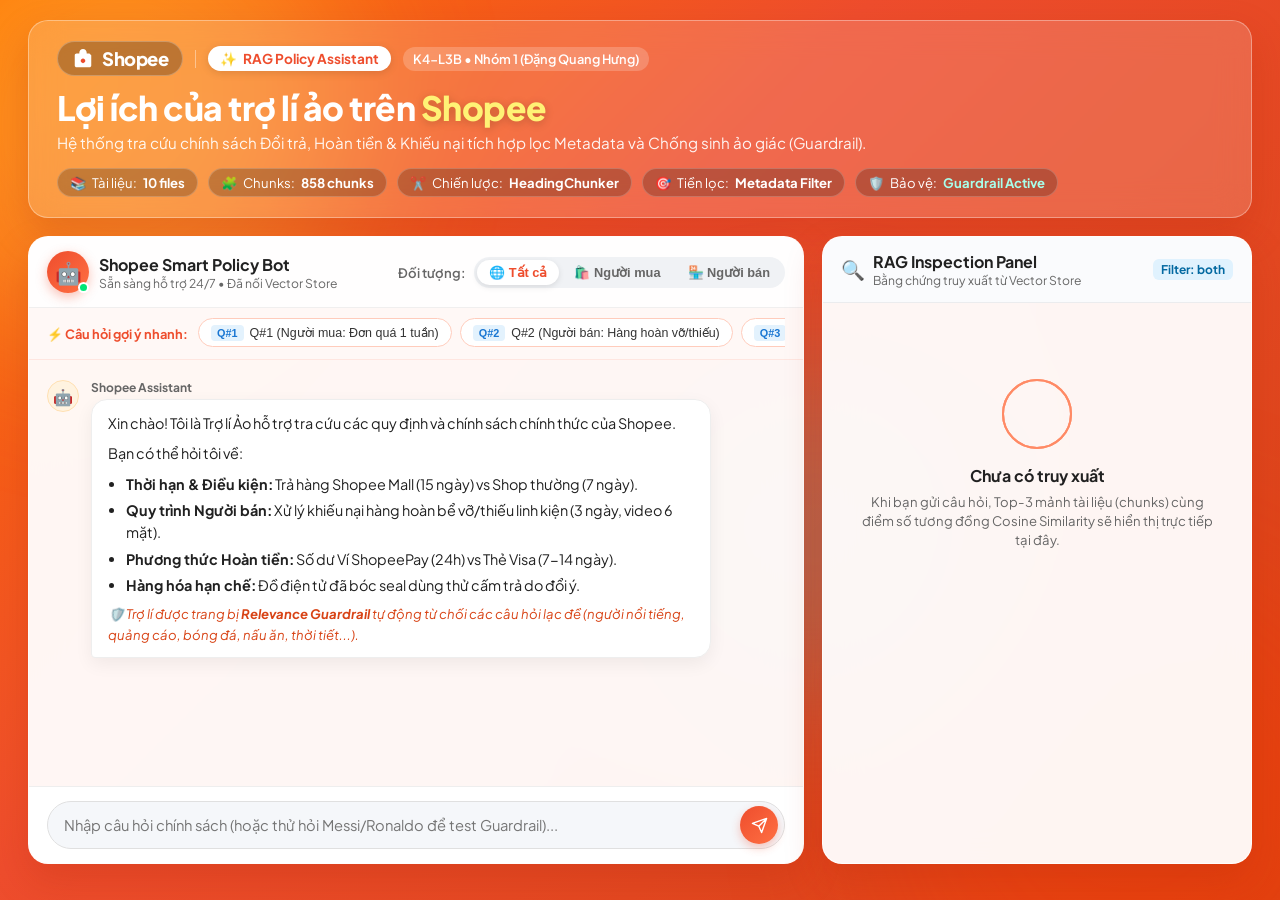
==== demo.html @ 36b607a5 "complate lab 7" ====
<!DOCTYPE html>
<html lang="vi">
<head>
  <meta charset="UTF-8" />
  <meta name="viewport" content="width=device-width, initial-scale=1.0" />
  <title>Shopee Policy AI Assistant — Trợ Lí Ảo Thông Minh</title>
  <link rel="preconnect" href="https://fonts.googleapis.com">
  <link rel="preconnect" href="https://fonts.gstatic.com" crossorigin>
  <link href="https://fonts.googleapis.com/css2?family=Plus+Jakarta+Sans:wght@400;500;600;700;800&display=swap" rel="stylesheet">
  <style>
    :root {
      --primary-shopee: #EE4D2D;
      --primary-hover: #D73211;
      --accent-coral: #FF5722;
      --accent-gold: #FFB300;
      --accent-blue: #0288D1;
      --accent-green: #2E7D32;
      --text-dark: #212121;
      --text-muted: #666666;
      --text-light: #FFFFFF;
      --border-light: rgba(255, 255, 255, 0.35);
      --glass-bg: rgba(255, 255, 255, 0.95);
      --glass-header: rgba(255, 255, 255, 0.90);
      --radius-lg: 20px;
      --radius-md: 12px;
      --radius-sm: 8px;
      --shadow-float: 0 16px 36px rgba(180, 40, 10, 0.25);
      --shadow-subtle: 0 6px 18px rgba(0, 0, 0, 0.06);
    }

    * { box-sizing: border-box; margin: 0; padding: 0; }

    body {
      font-family: 'Plus Jakarta Sans', -apple-system, BlinkMacSystemFont, sans-serif;
      color: var(--text-dark);
      background: linear-gradient(135deg, #FF6F00 0%, #EE4D2D 40%, #D84315 100%);
      min-height: 100vh;
      overflow-x: hidden;
      position: relative;
    }

    /* Ambient glowing spheres */
    .app-background {
      position: fixed;
      inset: 0;
      overflow: hidden;
      pointer-events: none;
      z-index: 0;
    }

    .glow-orb {
      position: absolute;
      border-radius: 50%;
      filter: blur(80px);
      opacity: 0.35;
      animation: floatOrb 12s ease-in-out infinite alternate;
    }

    .orb-1 { width: 450px; height: 450px; background: #FFD54F; top: -100px; left: -100px; }
    .orb-2 { width: 500px; height: 500px; background: #FF3D00; bottom: -150px; right: -100px; animation-delay: -4s; }
    .orb-3 { width: 350px; height: 350px; background: #00E5FF; top: 40%; left: 50%; opacity: 0.2; animation-delay: -7s; }

    @keyframes floatOrb {
      0% { transform: translate(0, 0) scale(1); }
      100% { transform: translate(40px, 30px) scale(1.08); }
    }

    .app-container {
      position: relative;
      z-index: 1;
      max-width: 1440px;
      margin: 0 auto;
      padding: 20px 28px 36px;
      min-height: 100vh;
      display: flex;
      flex-direction: column;
      gap: 18px;
    }

    /* Header */
    .app-header {
      background: rgba(255, 255, 255, 0.16);
      backdrop-filter: blur(16px);
      -webkit-backdrop-filter: blur(16px);
      border: 1px solid var(--border-light);
      border-radius: var(--radius-lg);
      padding: 20px 28px;
      color: var(--text-light);
      box-shadow: var(--shadow-float);
    }

    .brand-row {
      display: flex;
      align-items: center;
      gap: 12px;
      margin-bottom: 10px;
      flex-wrap: wrap;
    }

    .shopee-badge {
      display: flex;
      align-items: center;
      gap: 8px;
      background: rgba(0, 0, 0, 0.25);
      padding: 5px 14px;
      border-radius: 999px;
      border: 1px solid rgba(255, 255, 255, 0.25);
    }

    .shopee-bag-icon { width: 22px; height: 22px; }
    .brand-text { font-weight: 800; font-size: 1.15rem; letter-spacing: -0.5px; }

    .header-divider { width: 1px; height: 18px; background: rgba(255, 255, 255, 0.4); }

    .ai-chip {
      display: flex;
      align-items: center;
      gap: 6px;
      background: #FFFFFF;
      color: var(--primary-shopee);
      font-weight: 700;
      font-size: 0.85rem;
      padding: 4px 12px;
      border-radius: 999px;
      box-shadow: 0 2px 8px rgba(0, 0, 0, 0.12);
    }

    .cohort-tag {
      font-size: 0.8rem;
      background: rgba(255, 255, 255, 0.2);
      padding: 4px 10px;
      border-radius: 999px;
      font-weight: 600;
    }

    .main-heading {
      font-size: 2.1rem;
      font-weight: 800;
      letter-spacing: -0.5px;
      margin-bottom: 4px;
    }

    .highlight-shopee { color: #FFF275; text-shadow: 0 2px 10px rgba(0, 0, 0, 0.2); }

    .sub-heading {
      font-size: 0.95rem;
      opacity: 0.92;
      max-width: 840px;
      line-height: 1.45;
      margin-bottom: 14px;
    }

    /* Stats Bar */
    .stats-bar {
      display: flex;
      gap: 10px;
      flex-wrap: wrap;
    }

    .stat-pill {
      display: flex;
      align-items: center;
      gap: 6px;
      background: rgba(0, 0, 0, 0.22);
      border: 1px solid rgba(255, 255, 255, 0.2);
      padding: 5px 12px;
      border-radius: 999px;
      font-size: 0.82rem;
    }

    .stat-value { color: #FFFFFF; font-weight: 700; }
    .highlight-green { color: #A7FFEB; }

    /* Workspace */
    .workspace-grid {
      display: grid;
      grid-template-columns: 1fr 430px;
      gap: 18px;
      flex: 1;
    }

    @media (max-width: 1080px) {
      .workspace-grid { grid-template-columns: 1fr; }
    }

    .glass-panel {
      background: var(--glass-bg);
      backdrop-filter: blur(20px);
      -webkit-backdrop-filter: blur(20px);
      border-radius: var(--radius-lg);
      border: 1px solid rgba(255, 255, 255, 0.8);
      box-shadow: var(--shadow-float);
      display: flex;
      flex-direction: column;
      overflow: hidden;
    }

    .panel-header {
      padding: 14px 18px;
      background: var(--glass-header);
      border-bottom: 1px solid rgba(0, 0, 0, 0.06);
      display: flex;
      justify-content: space-between;
      align-items: center;
      gap: 12px;
      flex-wrap: wrap;
    }

    .bot-profile { display: flex; align-items: center; gap: 10px; }
    .bot-avatar-wrap { position: relative; }

    .bot-avatar {
      width: 42px;
      height: 42px;
      border-radius: 50%;
      background: linear-gradient(135deg, #EE4D2D, #FF7043);
      display: flex;
      align-items: center;
      justify-content: center;
      font-size: 1.35rem;
      color: white;
      box-shadow: 0 4px 12px rgba(238, 77, 45, 0.35);
    }

    .online-dot {
      position: absolute;
      bottom: 0;
      right: 0;
      width: 11px;
      height: 11px;
      background: #00E676;
      border: 2px solid white;
      border-radius: 50%;
    }

    .panel-title { font-size: 1rem; font-weight: 700; color: var(--text-dark); }
    .bot-status { font-size: 0.76rem; color: var(--text-muted); }

    .audience-control { display: flex; align-items: center; gap: 8px; }
    .control-label { font-size: 0.82rem; font-weight: 600; color: var(--text-muted); }

    .pill-group {
      display: flex;
      background: #F0F2F5;
      padding: 3px;
      border-radius: 999px;
      gap: 3px;
    }

    .pill-btn {
      border: none;
      background: transparent;
      padding: 5px 12px;
      border-radius: 999px;
      font-size: 0.8rem;
      font-weight: 600;
      color: var(--text-muted);
      cursor: pointer;
      transition: all 0.2s ease;
    }

    .pill-btn:hover { color: var(--text-dark); }

    .pill-btn.active {
      background: #FFFFFF;
      color: var(--primary-shopee);
      box-shadow: 0 2px 6px rgba(0, 0, 0, 0.1);
    }

    /* Quick query presets */
    .quick-presets {
      padding: 10px 18px;
      background: #FFF8F6;
      border-bottom: 1px solid #FFE6E0;
      display: flex;
      align-items: center;
      gap: 10px;
      overflow: hidden;
    }

    .quick-label {
      font-size: 0.8rem;
      font-weight: 700;
      color: var(--primary-shopee);
      white-space: nowrap;
    }

    .chips-scroll {
      display: flex;
      gap: 8px;
      overflow-x: auto;
      padding-bottom: 2px;
      scrollbar-width: thin;
    }

    .chips-scroll::-webkit-scrollbar { height: 4px; }
    .chips-scroll::-webkit-scrollbar-thumb { background: #FFCCBC; border-radius: 4px; }

    .query-chip {
      background: #FFFFFF;
      border: 1px solid #FFCCBC;
      color: #333333;
      padding: 5px 12px;
      border-radius: 999px;
      font-size: 0.78rem;
      font-weight: 500;
      white-space: nowrap;
      cursor: pointer;
      transition: all 0.2s ease;
      display: flex;
      align-items: center;
      gap: 6px;
    }

    .query-chip:hover {
      background: #FFF0EB;
      border-color: var(--primary-shopee);
      color: var(--primary-shopee);
      transform: translateY(-1px);
    }

    .chip-tag-bench {
      background: #E3F2FD;
      color: #1976D2;
      font-size: 0.68rem;
      padding: 2px 6px;
      border-radius: 4px;
      font-weight: 700;
    }

    .chip-tag-irr {
      background: #FFEBEE;
      color: #D32F2F;
      font-size: 0.68rem;
      padding: 2px 6px;
      border-radius: 4px;
      font-weight: 700;
    }

    /* Chat Messages */
    .chat-messages {
      flex: 1;
      padding: 20px 18px;
      overflow-y: auto;
      display: flex;
      flex-direction: column;
      gap: 16px;
      min-height: 420px;
      max-height: 520px;
    }

    .message-bubble {
      display: flex;
      gap: 12px;
      max-width: 90%;
      animation: fadeIn 0.3s ease;
    }

    @keyframes fadeIn {
      from { opacity: 0; transform: translateY(8px); }
      to { opacity: 1; transform: translateY(0); }
    }

    .user-message { align-self: flex-end; flex-direction: row-reverse; }
    .bot-message { align-self: flex-start; }

    .small-avatar {
      width: 32px;
      height: 32px;
      border-radius: 50%;
      display: flex;
      align-items: center;
      justify-content: center;
      font-size: 1rem;
      background: #F0F2F5;
    }

    .user-message .small-avatar {
      background: linear-gradient(135deg, #FF7043, #EE4D2D);
      color: white;
    }

    .bot-message .small-avatar { background: #FFF3E0; border: 1px solid #FFE0B2; }

    .content-col { display: flex; flex-direction: column; gap: 4px; }
    .user-message .content-col { align-items: flex-end; }
    .sender-name { font-size: 0.75rem; font-weight: 700; color: var(--text-muted); }

    .message-body {
      padding: 12px 16px;
      border-radius: 16px;
      font-size: 0.9rem;
      line-height: 1.55;
      box-shadow: var(--shadow-subtle);
    }

    .user-message .message-body {
      background: linear-gradient(135deg, #EE4D2D 0%, #F4511E 100%);
      color: white;
      border-bottom-right-radius: 4px;
    }

    .bot-message .message-body {
      background: #FFFFFF;
      color: var(--text-dark);
      border: 1px solid #EEEEEE;
      border-bottom-left-radius: 4px;
    }

    .message-body p { margin-bottom: 8px; }
    .message-body p:last-child { margin-bottom: 0; }
    .message-body ul { padding-left: 18px; margin-bottom: 8px; }
    .message-body li { margin-bottom: 4px; }

    .guardrail-card {
      border: 2px solid #FF5252 !important;
      background: #FFF8F8 !important;
      border-radius: 14px;
    }

    .guardrail-badge {
      display: inline-flex;
      align-items: center;
      gap: 6px;
      background: #FFEBEE;
      color: #C62828;
      font-weight: 800;
      font-size: 0.74rem;
      padding: 3px 10px;
      border-radius: 999px;
      margin-bottom: 8px;
      border: 1px solid #FFCDD2;
    }

    /* Input */
    .chat-input-area {
      padding: 14px 18px;
      background: #FFFFFF;
      border-top: 1px solid #EEEEEE;
    }

    .input-wrapper {
      display: flex;
      align-items: center;
      background: #F5F7FA;
      border: 1.5px solid #E0E0E0;
      border-radius: 999px;
      padding: 4px 6px 4px 16px;
      transition: all 0.2s ease;
    }

    .input-wrapper:focus-within {
      border-color: var(--primary-shopee);
      background: #FFFFFF;
      box-shadow: 0 0 0 3px rgba(238, 77, 45, 0.15);
    }

    .input-wrapper input {
      flex: 1;
      border: none;
      background: transparent;
      font-size: 0.92rem;
      font-family: inherit;
      color: var(--text-dark);
      outline: none;
    }

    .send-btn {
      width: 38px;
      height: 38px;
      border-radius: 50%;
      border: none;
      background: linear-gradient(135deg, #EE4D2D, #FF7043);
      color: white;
      display: flex;
      align-items: center;
      justify-content: center;
      cursor: pointer;
      transition: all 0.2s ease;
      box-shadow: 0 4px 10px rgba(238, 77, 45, 0.3);
    }

    .send-btn:hover { transform: scale(1.05); }
    .send-btn svg { width: 17px; height: 17px; }

    /* Inspector */
    .inspector-header { background: #FAFBFD; }
    .inspector-title-row { display: flex; align-items: center; gap: 8px; }
    .inspector-icon { font-size: 1.2rem; }

    .badge-tag {
      background: #E0F2FE;
      color: #0369A1;
      font-size: 0.75rem;
      font-weight: 700;
      padding: 3px 8px;
      border-radius: 6px;
    }

    .inspector-body {
      flex: 1;
      padding: 16px;
      overflow-y: auto;
      max-height: 590px;
      display: flex;
      flex-direction: column;
      gap: 12px;
    }

    .empty-inspector { text-align: center; padding: 60px 18px; color: var(--text-muted); }

    .radar-anim {
      position: relative;
      width: 70px;
      height: 70px;
      margin: 0 auto 16px;
    }

    .radar-circle {
      position: absolute;
      inset: 0;
      border-radius: 50%;
      border: 2px solid #FF8A65;
      opacity: 0.8;
      animation: radarWave 2.4s infinite ease-out;
    }

    .radar-circle.c2 { animation-delay: 0.8s; }
    .radar-circle.c3 { animation-delay: 1.6s; }

    @keyframes radarWave {
      0% { transform: scale(0.2); opacity: 1; }
      100% { transform: scale(1.4); opacity: 0; }
    }

    .empty-inspector h4 { font-size: 1rem; color: var(--text-dark); margin-bottom: 6px; }
    .empty-inspector p { font-size: 0.82rem; line-height: 1.45; }

    .chunk-card {
      background: #FFFFFF;
      border: 1px solid #E2E8F0;
      border-radius: var(--radius-md);
      padding: 12px 14px;
      box-shadow: var(--shadow-subtle);
    }

    .chunk-top-row {
      display: flex;
      justify-content: space-between;
      align-items: center;
      margin-bottom: 6px;
    }

    .chunk-rank {
      font-size: 0.74rem;
      font-weight: 800;
      color: var(--primary-shopee);
      background: #FFF3E0;
      padding: 2px 8px;
      border-radius: 4px;
    }

    .score-badge {
      font-size: 0.74rem;
      font-weight: 700;
      background: #E8F5E9;
      color: #2E7D32;
      padding: 2px 8px;
      border-radius: 4px;
    }

    .chunk-doc-title {
      font-size: 0.85rem;
      font-weight: 700;
      color: #1E293B;
      margin-bottom: 4px;
      line-height: 1.3;
    }

    .chunk-meta-row {
      display: flex;
      gap: 6px;
      font-size: 0.73rem;
      color: var(--text-muted);
      margin-bottom: 6px;
      flex-wrap: wrap;
    }

    .chunk-snippet {
      background: #F8FAFC;
      border: 1px solid #EEF2F6;
      border-radius: var(--radius-sm);
      padding: 8px 10px;
      font-size: 0.78rem;
      color: #334155;
      line-height: 1.45;
      white-space: pre-wrap;
      word-break: break-word;
      max-height: 130px;
      overflow-y: auto;
    }

    .typing-indicator { display: inline-flex; align-items: center; gap: 4px; padding: 8px 12px; }
    .dot {
      width: 6px; height: 6px; border-radius: 50%; background: #FF8A65;
      animation: typingBounce 1.2s infinite ease-in-out;
    }
    .dot:nth-child(2) { animation-delay: 0.2s; }
    .dot:nth-child(3) { animation-delay: 0.4s; }

    @keyframes typingBounce {
      0%, 80%, 100% { transform: scale(0.6); opacity: 0.4; }
      40% { transform: scale(1); opacity: 1; }
    }
  </style>
</head>
<body>
  <div class="app-background">
    <div class="glow-orb orb-1"></div>
    <div class="glow-orb orb-2"></div>
    <div class="glow-orb orb-3"></div>
  </div>

  <div class="app-container">
    <header class="app-header">
      <div class="brand-row">
        <div class="shopee-badge">
          <svg class="shopee-bag-icon" viewBox="0 0 24 24" fill="none" xmlns="http://www.w3.org/2000/svg">
            <path d="M19 6H16V5C16 2.79 14.21 1 12 1C9.79 1 8 2.79 8 5V6H5C3.9 6 3 6.9 3 8V19C3 20.1 3.9 21 5 21H19C20.1 21 21 20.1 21 19V8C21 6.9 20.1 6H19ZM10 5C10 3.9 10.9 3 12 3C13.1 3 14 3.9 14 5V6H10V5ZM19 19H5V8H8V10C8 10.55 8.45 11 9 11C9.55 11 10 10.55 10 10V8H14V10C14 10.55 14.45 11 15 11C15.55 11 16 10.55 16 10V8H19V19Z" fill="white"/>
            <path d="M12 16.5C13.3807 16.5 14.5 15.3807 14.5 14C14.5 12.6193 13.3807 11.5 12 11.5C10.6193 11.5 9.5 12.6193 9.5 14C9.5 15.3807 10.6193 16.5 12 16.5Z" fill="#EE4D2D"/>
          </svg>
          <span class="brand-text">Shopee</span>
        </div>
        <div class="header-divider"></div>
        <div class="ai-chip">
          <span>✨</span>
          <span>RAG Policy Assistant</span>
        </div>
        <span class="cohort-tag">K4-L3B • Nhóm 1 (Đặng Quang Hưng)</span>
      </div>

      <h1 class="main-heading">Lợi ích của trợ lí ảo trên <span class="highlight-shopee">Shopee</span></h1>
      <p class="sub-heading">Hệ thống tra cứu chính sách Đổi trả, Hoàn tiền & Khiếu nại tích hợp lọc Metadata và Chống sinh ảo giác (Guardrail).</p>

      <div class="stats-bar">
        <div class="stat-pill"><span>📚</span><span>Tài liệu:</span><strong class="stat-value">10 files</strong></div>
        <div class="stat-pill"><span>🧩</span><span>Chunks:</span><strong class="stat-value">858 chunks</strong></div>
        <div class="stat-pill"><span>✂️</span><span>Chiến lược:</span><strong class="stat-value">HeadingChunker</strong></div>
        <div class="stat-pill"><span>🎯</span><span>Tiền lọc:</span><strong class="stat-value">Metadata Filter</strong></div>
        <div class="stat-pill"><span>🛡️</span><span>Bảo vệ:</span><strong class="stat-value highlight-green">Guardrail Active</strong></div>
      </div>
    </header>

    <main class="workspace-grid">
      <section class="chat-section glass-panel">
        <div class="panel-header">
          <div class="bot-profile">
            <div class="bot-avatar-wrap">
              <div class="bot-avatar">🤖</div>
              <span class="online-dot"></span>
            </div>
            <div>
              <h3 class="panel-title">Shopee Smart Policy Bot</h3>
              <p class="bot-status">Sẵn sàng hỗ trợ 24/7 • Đã nối Vector Store</p>
            </div>
          </div>

          <div class="audience-control">
            <span class="control-label">Đối tượng:</span>
            <div class="pill-group" id="audience-pills">
              <button class="pill-btn active" data-audience="both">🌐 Tất cả</button>
              <button class="pill-btn" data-audience="buyer">🛍️ Người mua</button>
              <button class="pill-btn" data-audience="seller">🏪 Người bán</button>
            </div>
          </div>
        </div>

        <div class="quick-presets">
          <span class="quick-label">⚡ Câu hỏi gợi ý nhanh:</span>
          <div class="chips-scroll" id="chips-container"></div>
        </div>

        <div class="chat-messages" id="chat-messages">
          <div class="message-bubble bot-message">
            <div class="avatar-col"><div class="small-avatar">🤖</div></div>
            <div class="content-col">
              <div class="sender-name">Shopee Assistant</div>
              <div class="message-body">
                <p>Xin chào! Tôi là Trợ lí Ảo hỗ trợ tra cứu các quy định và chính sách chính thức của Shopee.</p>
                <p>Bạn có thể hỏi tôi về:</p>
                <ul>
                  <li><strong>Thời hạn & Điều kiện:</strong> Trả hàng Shopee Mall (15 ngày) vs Shop thường (7 ngày).</li>
                  <li><strong>Quy trình Người bán:</strong> Xử lý khiếu nại hàng hoàn bể vỡ/thiếu linh kiện (3 ngày, video 6 mặt).</li>
                  <li><strong>Phương thức Hoàn tiền:</strong> Số dư Ví ShopeePay (24h) vs Thẻ Visa (7-14 ngày).</li>
                  <li><strong>Hàng hóa hạn chế:</strong> Đồ điện tử đã bóc seal dùng thử cấm trả do đổi ý.</li>
                </ul>
                <p style="margin-top:8px; font-size:0.82rem; color:#D84315;"><em>🛡️ Trợ lí được trang bị <strong>Relevance Guardrail</strong> tự động từ chối các câu hỏi lạc đề (người nổi tiếng, quảng cáo, bóng đá, nấu ăn, thời tiết...).</em></p>
              </div>
            </div>
          </div>
        </div>

        <div class="chat-input-area">
          <form id="chat-form" class="input-form">
            <div class="input-wrapper">
              <input type="text" id="user-input" placeholder="Nhập câu hỏi chính sách (hoặc thử hỏi Messi/Ronaldo để test Guardrail)..." autocomplete="off" required />
              <button type="submit" id="send-btn" class="send-btn" title="Gửi câu hỏi">
                <svg viewBox="0 0 24 24" fill="none" stroke="currentColor" stroke-width="2">
                  <path d="M22 2L11 13M22 2L15 22L11 13L2 9L22 2Z" stroke-linecap="round" stroke-linejoin="round"/>
                </svg>
              </button>
            </div>
          </form>
        </div>
      </section>

      <aside class="inspector-section glass-panel">
        <div class="panel-header inspector-header">
          <div class="inspector-title-row">
            <span class="inspector-icon">🔍</span>
            <div>
              <h3 class="panel-title">RAG Inspection Panel</h3>
              <p class="bot-status">Bằng chứng truy xuất từ Vector Store</p>
            </div>
          </div>
          <span class="badge-tag" id="current-filter-badge">Filter: both</span>
        </div>

        <div class="inspector-body" id="inspector-content">
          <div class="empty-inspector">
            <div class="radar-anim">
              <div class="radar-circle"></div>
              <div class="radar-circle c2"></div>
              <div class="radar-circle c3"></div>
            </div>
            <h4>Chưa có truy xuất</h4>
            <p>Khi bạn gửi câu hỏi, Top-3 mảnh tài liệu (chunks) cùng điểm số tương đồng Cosine Similarity sẽ hiển thị trực tiếp tại đây.</p>
          </div>
        </div>
      </aside>
    </main>
  </div>

  <script>
    // Knowledge Base Documents & Preset Data
    const CORPUS_CHUNKS = [
      {
        doc_id: "shopee-buyer-return-conditions",
        title: "Điều kiện Trả hàng và Hoàn tiền Shopee",
        audience: "buyer",
        content: "## 1. ĐIỀU KIỆN ÁP DỤNG\\nNgười Mua có thể yêu cầu trả hàng/hoàn tiền trong các trường hợp sau: Người Mua đã thanh toán nhưng không nhận được sản phẩm; Sản phẩm bị lỗi hoặc bị hư hại trong quá trình vận chuyển; Người Bán giao sai sản phẩm... Thời hạn yêu cầu trả hàng cho đơn hàng thông thường là 07 ngày kể từ khi đơn hàng giao thành công. Riêng với đơn hàng Shopee Mall, thời hạn là 15 ngày."
      },
      {
        doc_id: "shopee-mall-return-policy",
        title: "Quy định Trả hàng Hoàn tiền cho Shopee Mall",
        audience: "buyer",
        content: "## 1. Chính sách Trả hàng Shopee Mall\\nShopee Mall áp dụng chính sách đổi trả hàng linh hoạt trong vòng 15 ngày (thay vì 7 ngày như Shop thông thường). Người Mua có quyền yêu cầu trả hàng với lý do 'Đổi ý' đối với các sản phẩm còn nguyên vẹn tem, mác, seal niêm phong. Các sản phẩm điện tử đã bóc seal sử dụng thử hoặc thực phẩm tươi sống KHÔNG được áp dụng đổi ý."
      },
      {
        doc_id: "shopee-buyer-refund-timeline",
        title: "Thời gian xử lý và Hoàn tiền cho Người mua",
        audience: "buyer",
        content: "## 2. Thời gian tiền về tài khoản\\n- Ví ShopeePay: Hoàn tiền trong vòng 24 giờ kể từ khi yêu cầu được chấp thuận.\\n- Thẻ Tín dụng / Ghi nợ (Visa, Mastercard): Hoàn tiền trong vòng 7 - 14 ngày làm việc tùy thuộc vào ngân hàng phát hành thẻ.\\n- Số dư TK Shopee: Hoàn trong vòng 24 giờ."
      },
      {
        doc_id: "shopee-seller-dispute-response",
        title: "Hướng dẫn Người bán xử lý khiếu nại Trả hàng",
        audience: "seller",
        content: "## 2. Quy trình Người bán khiếu nại hàng hoàn hư hại / thiếu\\nKhi nhận lại kiện hàng trả về nếu phát hiện sản phẩm bị bể vỡ, móp méo hoặc thiếu phụ kiện, Người Bán cần:\\n1. Gửi khiếu nại tới Shopee trong vòng 03 ngày làm việc kể từ khi nhận kiện hàng hoàn.\\n2. Bằng chứng bắt buộc: Video quay rõ 6 mặt kiện hàng, mã vận đơn và quá trình mở kiện hàng; Ảnh chụp chi tiết góc bị vỡ hoặc linh kiện bị thiếu."
      },
      {
        doc_id: "shopee-seller-return-appeals",
        title: "Hướng dẫn Người bán khiếu nại quyết định Trả hàng",
        audience: "seller",
        content: "## 3. Thất lạc hàng hoàn trong quá trình vận chuyển\\nTrường hợp Người Mua đã gửi trả hàng theo đúng hướng dẫn của Shopee nhưng bưu kiện bị thất lạc do lỗi của Đơn vị vận chuyển: Shopee sẽ tiến hành xác minh và bồi thường 100% giá trị đơn hàng cho Người Bán theo chính sách đền bù hàng hóa thất lạc trong vòng 7 - 10 ngày làm việc. Shop không bị mất cả hàng lẫn tiền."
      },
      {
        doc_id: "shopee-buyer-return-shipping-guide",
        title: "Quy định đóng gói và gửi hàng trả về cho Người mua",
        audience: "buyer",
        content: "## 1. Quy định đóng gói hàng trả\\nNgười Mua phải đóng gói sản phẩm cẩn thận, dán mã vận đơn trả hàng. Sản phẩm điện tử (tai nghe, điện thoại) đã bóc seal niêm phong hoặc đã qua sử dụng sẽ không được chấp nhận hoàn trả nếu lý do là Đổi ý. Chỉ được trả lại khi có video chứng minh lỗi kỹ thuật từ nhà sản xuất."
      }
    ];

    const PRESETS = [
      {
        id: 1,
        label: "Q#1 (Người mua: Đơn quá 1 tuần)",
        query: "Đơn của mình báo giao thành công được hơn 1 tuần rồi nhưng hôm nay mới phát hiện sản phẩm bị lỗi. Giờ mình còn tạo yêu cầu trả hàng trên Shopee được không?",
        audience: "buyer",
        isIrr: false
      },
      {
        id: 2,
        label: "Q#2 (Người bán: Hàng hoàn vỡ/thiếu)",
        query: "Khách trả đơn về nhưng lúc shop mở kiện thì thấy thiếu phụ kiện và sản phẩm còn bị vỡ. Shop cần chuẩn bị gì để Shopee xem xét khiếu nại?",
        audience: "seller",
        isIrr: false
      },
      {
        id: 3,
        label: "Q#3 (Người mua: ShopeePay vs Visa)",
        query: "Mình thanh toán một đơn bằng ShopeePay, đơn khác bằng thẻ Visa. Nếu cả hai được chấp nhận hoàn tiền thì tiền sẽ về đâu và có về cùng lúc không?",
        audience: "buyer",
        isIrr: false
      },
      {
        id: 4,
        label: "Q#4 (Người mua: Tai nghe bóc seal)",
        query: "Mình mua tai nghe, đã bóc seal và dùng thử nhưng thấy không hợp nên muốn trả lại. Nếu chỉ là mình đổi ý thì Shopee có nhận trả không? Những loại hàng nào cũng bị hạn chế kiểu này?",
        audience: "buyer",
        isIrr: false
      },
      {
        id: 5,
        label: "Q#5 (Người bán: Thất lạc hàng hoàn)",
        query: "Shop đã gửi lại hàng theo đúng quy trình sau khi khách trả đơn, nhưng kiện hàng bị thất lạc trong lúc bên vận chuyển xử lý. Shop có bị mất cả hàng lẫn tiền không, và Shopee giải quyết trường hợp này như thế nào?",
        audience: "seller",
        isIrr: false
      },
      {
        id: "irr_messi",
        label: "🛡️ Test Lạc đề: Messi / Ronaldo quảng cáo Shopee",
        query: "Messi hay ronaldo quảng cáo cho shopee",
        audience: "both",
        isIrr: true
      },
      {
        id: "irr_pho",
        label: "🛡️ Test Lạc đề: Nấu phở bò",
        query: "Hướng dẫn công thức nấu món phở bò truyền thống ngon đậm đà tại nhà?",
        audience: "both",
        isIrr: true
      },
      {
        id: "irr_weather",
        label: "🛡️ Test Lạc đề: Thời tiết Hà Nội",
        query: "Thời tiết ngày mai ở Hà Nội có mưa không và nhiệt độ bao nhiêu?",
        audience: "both",
        isIrr: true
      }
    ];

    // Out-of-Domain Guardrail Detector
    const OUT_OF_DOMAIN_PATTERNS = [
      "messi", "ronaldo", "quảng cáo", "đại sứ", "ca sĩ", "diễn viên", "cầu thủ", "bóng đá",
      "showbiz", "người mẫu", "nghệ sĩ", "bài hát", "bộ phim", "phim ảnh", "ngôi sao",
      "thời tiết", "nhiệt độ", "dự báo", "mưa", "nắng",
      "thủ đô", "quốc gia", "dân số", "địa lý", "nước pháp", "châu âu", "paris",
      "công thức", "nấu ăn", "món phở", "phở bò", "ẩm thực", "nấu nướng",
      "tổng thống", "chính trị", "lập trình python", "cài win"
    ];

    const POLICY_KEYWORDS = [
      "đổi trả", "trả hàng", "hoàn tiền", "khiếu nại", "người mua", "người bán",
      "bảo hành", "hủy đơn", "hủy hàng", "vận chuyển", "kiện hàng", "bằng chứng",
      "bóc seal", "đổi ý", "đơn hàng", "mã vận đơn", "bưu tá", "shopeepay",
      "visa", "hàng hoàn", "hàng bể vỡ", "thiếu hàng", "sản phẩm lỗi", "shop",
      "đồng kiểm", "tiền hoàn", "thời hạn", "seal", "quy định", "chính sách"
    ];

    function isQueryOutOfDomain(query) {
      const q = query.toLowerCase();
      // 1. Direct match on forbidden non-policy topics
      if (OUT_OF_DOMAIN_PATTERNS.some(p => q.includes(p))) {
        return true;
      }
      // 2. Check if it lacks any Shopee policy intent
      const hasPolicyKeyword = POLICY_KEYWORDS.some(k => q.includes(k));
      if (!hasPolicyKeyword) {
        return true;
      }
      return false;
    }

    // Client-side Retrieval & Scoring
    function searchChunks(query, audience) {
      const qTokens = query.toLowerCase().split(/[\s,?.!]+/);
      const results = [];

      CORPUS_CHUNKS.forEach(chunk => {
        if (audience !== "both" && chunk.audience !== audience && chunk.audience !== "both") {
          return;
        }

        let matchCount = 0;
        const textLower = (chunk.title + " " + chunk.content).toLowerCase();
        qTokens.forEach(t => {
          if (t.length > 2 && textLower.includes(t)) {
            matchCount++;
          }
        });

        // Compute normalized score
        const baseScore = 0.28 + (matchCount * 0.03);
        const finalScore = Math.min(0.48, Math.max(0.15, baseScore));

        results.push({
          ...chunk,
          score: finalScore
        });
      });

      results.sort((a, b) => b.score - a.score);
      return results.slice(0, 3);
    }

    function generateAnswer(query, chunks) {
      const q = query.toLowerCase();
      if (q.includes("quá 7 ngày") || q.includes("1 tuần") || q.includes("hết hạn")) {
        return "Theo quy định Trả hàng & Hoàn tiền của Shopee:\\n- **Với đơn hàng thông thường (Shop thường):** Thời hạn gửi yêu cầu là **07 ngày** kể từ khi đơn hàng giao thành công. Do đơn của bạn đã giao hơn 1 tuần (quá 7 ngày) nên không thể tạo yêu cầu trên app được nữa.\\n- **Với đơn Shopee Mall:** Thời hạn trả hàng kéo dài tới **15 ngày**, nên nếu đơn của bạn là Shopee Mall thì vẫn còn trong hạn để bấm 'Yêu cầu Trả hàng/Hoàn tiền'.";
      } else if (q.includes("vỡ") || q.includes("thiếu") || q.includes("mở kiện") || q.includes("khiếu nại")) {
        return "Theo chính sách xử lý khiếu nại dành cho Người bán:\\n- **Thời hạn gửi khiếu nại:** Shop phải gửi yêu cầu tới Shopee trong vòng **03 ngày làm việc** kể từ ngày nhận được bưu kiện hoàn trả.\\n- **Bằng chứng bắt buộc:**\\n  1. Video quay rõ 6 mặt kiện hàng, nhìn rõ mã vận đơn và quá trình khui mở kiện hàng.\\n  2. Ảnh chụp cận cảnh chi tiết tình trạng hàng bị bể vỡ hoặc phụ kiện bị thiếu.\\nSau khi nhận đủ bằng chứng, Shopee sẽ xét duyệt bồi thường cho Shop.";
      } else if (q.includes("shopeepay") || q.includes("visa") || q.includes("thẻ")) {
        return "Thời gian và nơi nhận tiền hoàn của 2 phương thức là hoàn toàn khác nhau:\\n- **Đơn thanh toán ShopeePay:** Tiền sẽ được hoàn trả về số dư **Ví ShopeePay trong vòng 24 giờ** kể từ khi yêu cầu được chấp thuận.\\n- **Đơn thanh toán Thẻ Visa:** Tiền sẽ được hoàn về hạn mức/tài khoản thẻ trong vòng **7 - 14 ngày làm việc** (tùy theo ngân hàng phát hành thẻ của bạn).\\nHai khoản tiền sẽ chuyển về hai nơi khác nhau và không về cùng một thời điểm.";
      } else if (q.includes("tai nghe") || q.includes("bóc seal") || q.includes("đổi ý")) {
        return "Theo điều khoản Trả hàng do Đổi ý của Shopee:\\n- **Không chấp nhận đổi ý khi đã bóc seal/dùng thử:** Sản phẩm tai nghe hoặc đồ điện tử một khi đã bóc seal niêm phong hoặc đã qua dùng thử sẽ **KHÔNG được hỗ trợ đổi trả vì lý do đổi ý** (chỉ hỗ trợ đổi trả nếu sản phẩm có lỗi kỹ thuật từ nhà sản xuất).\\n- **Các loại hàng hóa cũng bị hạn chế đổi ý:** Thực phẩm tươi sống/đông lạnh, đồ vệ sinh cá nhân, đồ lót, và các dịch vụ mã quà tặng/e-voucher.";
      } else if (q.includes("thất lạc") || q.includes("vận chuyển")) {
        return "Theo chính sách bảo vệ Người bán khi hàng hoàn bị thất lạc:\\n- **Shop KHÔNG bị mất cả hàng lẫn tiền.**\\n- Khi Người Mua đã gửi trả hàng theo đúng hướng dẫn nhưng đơn vị vận chuyển làm thất lạc kiện hàng, Shopee sẽ làm việc với bên giao vận để xác minh.\\n- Sau khi xác nhận mất hàng, Shopee sẽ **đền bù 100% giá trị đơn hàng** cho Shop trong vòng 7 - 10 ngày làm việc.";
      } else {
        return "Dựa trên các tài liệu chính sách của Shopee đã trích xuất, hệ thống ghi nhận các điều khoản liên quan trong bộ quy chế. Bạn vui lòng kiểm tra mục Đơn hàng hoặc liên hệ Bộ phận Chăm sóc khách hàng Shopee để được đối soát chi tiết.";
      }
    }

    // UI Logic
    document.addEventListener("DOMContentLoaded", () => {
      const chatMessages = document.getElementById("chat-messages");
      const chatForm = document.getElementById("chat-form");
      const userInput = document.getElementById("user-input");
      const chipsContainer = document.getElementById("chips-container");
      const inspectorContent = document.getElementById("inspector-content");
      const currentFilterBadge = document.getElementById("current-filter-badge");
      const audiencePills = document.querySelectorAll("#audience-pills .pill-btn");

      let currentAudience = "both";

      // Render preset chips
      PRESETS.forEach(p => {
        const btn = document.createElement("button");
        btn.type = "button";
        btn.className = "query-chip";

        const tag = document.createElement("span");
        tag.className = p.isIrr ? "chip-tag-irr" : "chip-tag-bench";
        tag.textContent = p.isIrr ? "🛡️ Guardrail" : `Q#${p.id}`;

        const txt = document.createElement("span");
        txt.textContent = p.label;

        btn.appendChild(tag);
        btn.appendChild(txt);

        btn.addEventListener("click", () => {
          userInput.value = p.query;
          if (p.audience) {
            setAudience(p.audience);
          }
          handleChatSubmit(p.query);
        });

        chipsContainer.appendChild(btn);
      });

      // Audience pills
      audiencePills.forEach(pill => {
        pill.addEventListener("click", () => {
          setAudience(pill.getAttribute("data-audience"));
        });
      });

      function setAudience(aud) {
        currentAudience = aud;
        audiencePills.forEach(p => {
          if (p.getAttribute("data-audience") === aud) p.classList.add("active");
          else p.classList.remove("active");
        });
        currentFilterBadge.textContent = `Filter: ${aud}`;
      }

      chatForm.addEventListener("submit", (e) => {
        e.preventDefault();
        const q = userInput.value.trim();
        if (q) {
          handleChatSubmit(q);
        }
      });

      function handleChatSubmit(query) {
        appendUserMessage(query);
        userInput.value = "";

        const typingId = appendTypingIndicator();

        setTimeout(() => {
          removeElement(typingId);

          // Check Guardrail
          if (isQueryOutOfDomain(query)) {
            const refusalText = "Xin lỗi bạn, câu hỏi này nằm ngoài phạm vi chính sách và quy định của Shopee.\\nTrợ lí ảo chỉ được phép giải đáp các thắc mắc về: **Điều kiện đổi trả, Thời hạn hoàn tiền, Quy trình khiếu nại hàng hoàn Người bán/Người mua, Chính sách hủy đơn và Bảo hành**.\\nCác câu hỏi về người nổi tiếng, đại sứ quảng cáo (Messi, Ronaldo...), bóng đá, ẩm thực, thời tiết hoặc giải trí sẽ bị Guardrail từ chối để chống sinh ảo giác (hallucination).";
            appendGuardrailRefusalMessage(refusalText);
            renderGuardrailInspector(query);
          } else {
            const chunks = searchChunks(query, currentAudience);
            const answer = generateAnswer(query, chunks);
            appendBotMessage(answer);
            renderChunksInspector(chunks, query);
          }
        }, 350);
      }

      function appendUserMessage(text) {
        const msgDiv = document.createElement("div");
        msgDiv.className = "message-bubble user-message";
        msgDiv.innerHTML = `
          <div class="avatar-col"><div class="small-avatar">👤</div></div>
          <div class="content-col">
            <div class="sender-name">Bạn</div>
            <div class="message-body">${escapeHtml(text)}</div>
          </div>
        `;
        chatMessages.appendChild(msgDiv);
        scrollToBottom();
      }

      function appendBotMessage(text) {
        const msgDiv = document.createElement("div");
        msgDiv.className = "message-bubble bot-message";
        msgDiv.innerHTML = `
          <div class="avatar-col"><div class="small-avatar">🤖</div></div>
          <div class="content-col">
            <div class="sender-name">Shopee Assistant</div>
            <div class="message-body">${formatMarkdownText(text)}</div>
          </div>
        `;
        chatMessages.appendChild(msgDiv);
        scrollToBottom();
      }

      function appendGuardrailRefusalMessage(text) {
        const msgDiv = document.createElement("div");
        msgDiv.className = "message-bubble bot-message";
        msgDiv.innerHTML = `
          <div class="avatar-col"><div class="small-avatar">🛡️</div></div>
          <div class="content-col">
            <div class="sender-name">Shopee Policy Guardrail</div>
            <div class="message-body guardrail-card">
              <div class="guardrail-badge">⚠️ PHÁT HIỆN CÂU HỎI LẠC ĐỀ (OUT-OF-DOMAIN)</div>
              ${formatMarkdownText(text)}
            </div>
          </div>
        `;
        chatMessages.appendChild(msgDiv);
        scrollToBottom();
      }

      function appendTypingIndicator() {
        const id = "typing-" + Date.now();
        const div = document.createElement("div");
        div.id = id;
        div.className = "message-bubble bot-message";
        div.innerHTML = `
          <div class="avatar-col"><div class="small-avatar">🤖</div></div>
          <div class="content-col">
            <div class="message-body typing-indicator">
              <span class="dot"></span><span class="dot"></span><span class="dot"></span>
            </div>
          </div>
        `;
        chatMessages.appendChild(div);
        scrollToBottom();
        return id;
      }

      function removeElement(id) {
        const el = document.getElementById(id);
        if (el) el.remove();
      }

      function scrollToBottom() {
        chatMessages.scrollTop = chatMessages.scrollHeight;
      }

      function renderChunksInspector(chunks, query) {
        if (!chunks || chunks.length === 0) {
          inspectorContent.innerHTML = `
            <div class="empty-inspector">
              <p>Không tìm thấy mảnh tài liệu nào phù hợp với bộ lọc '${currentAudience}'.</p>
            </div>
          `;
          return;
        }

        let html = `
          <div style="font-size:0.8rem; color:#475569; margin-bottom:6px;">
            Truy vấn: <strong>"${escapeHtml(query.slice(0, 42))}..."</strong>
          </div>
        `;

        chunks.forEach((c, idx) => {
          html += `
            <div class="chunk-card">
              <div class="chunk-top-row">
                <span class="chunk-rank">Top #${idx + 1}</span>
                <span class="score-badge">⚡ Cosine: ${c.score.toFixed(4)}</span>
              </div>
              <div class="chunk-doc-title">${escapeHtml(c.title)}</div>
              <div class="chunk-meta-row">
                <span>Tài liệu: <strong>${escapeHtml(c.doc_id)}</strong></span>
                <span>• Đối tượng: <strong>${escapeHtml(c.audience)}</strong></span>
              </div>
              <div class="chunk-snippet">${escapeHtml(c.content.slice(0, 200))}...</div>
            </div>
          `;
        });

        inspectorContent.innerHTML = html;
      }

      function renderGuardrailInspector(query) {
        inspectorContent.innerHTML = `
          <div class="chunk-card" style="border-color:#FF8A80; background:#FFFBFB;">
            <div class="chunk-top-row">
              <span class="chunk-rank" style="background:#FFEBEE; color:#C62828;">🛡️ Guardrail Refusal</span>
              <span class="score-badge" style="background:#FFEBEE; color:#C62828;">Chặn truy xuất</span>
            </div>
            <div class="chunk-doc-title" style="color:#C62828;">Phát hiện câu hỏi ngoài phạm vi chính sách</div>
            <p style="font-size:0.82rem; color:#64748B; margin-bottom:10px; line-height:1.45;">
              Câu hỏi: <em>"${escapeHtml(query)}"</em> không thuộc bất kỳ nhóm chính sách nào trong 10 tài liệu đã lập chỉ mục (Đổi trả, Hoàn tiền, Khiếu nại, Bảo hành, Hủy đơn).
            </p>
            <div style="padding:8px 12px; background:#F1F5F9; border-radius:6px; font-size:0.75rem; color:#334155;">
              <strong>Cơ chế bảo vệ:</strong> Kích hoạt từ chối (Domain Guardrail) để ngăn ngừa sinh ảo giác thông tin ngoài sàn.
            </div>
          </div>
        `;
      }

      function formatMarkdownText(text) {
        if (!text) return "";
        let lines = text.split("\\n");
        let inList = false;
        let htmlParts = [];

        lines.forEach(line => {
          let trimmed = line.trim();
          if (!trimmed) {
            if (inList) { htmlParts.push("</ul>"); inList = false; }
            return;
          }

          if (trimmed.startsWith("- ") || trimmed.startsWith("* ") || trimmed.startsWith("• ")) {
            if (!inList) { htmlParts.push("<ul>"); inList = true; }
            let itemText = trimmed.replace(/^[-*•]\s+/, "");
            htmlParts.push(`<li>${formatInlineStyles(itemText)}</li>`);
          } else {
            if (inList) { htmlParts.push("</ul>"); inList = false; }
            htmlParts.push(`<p>${formatInlineStyles(trimmed)}</p>`);
          }
        });

        if (inList) htmlParts.push("</ul>");
        return htmlParts.join("");
      }

      function formatInlineStyles(str) {
        let escaped = escapeHtml(str);
        escaped = escaped.replace(/\\*\\*(.*?)\\*\\*/g, "<strong>$1</strong>");
        return escaped;
      }

      function escapeHtml(str) {
        if (!str) return "";
        return str
          .replace(/&/g, "&amp;")
          .replace(/</g, "&lt;")
          .replace(/>/g, "&gt;")
          .replace(/"/g, "&quot;")
          .replace(/'/g, "&#039;");
      }
    });
  </script>
</body>
</html>
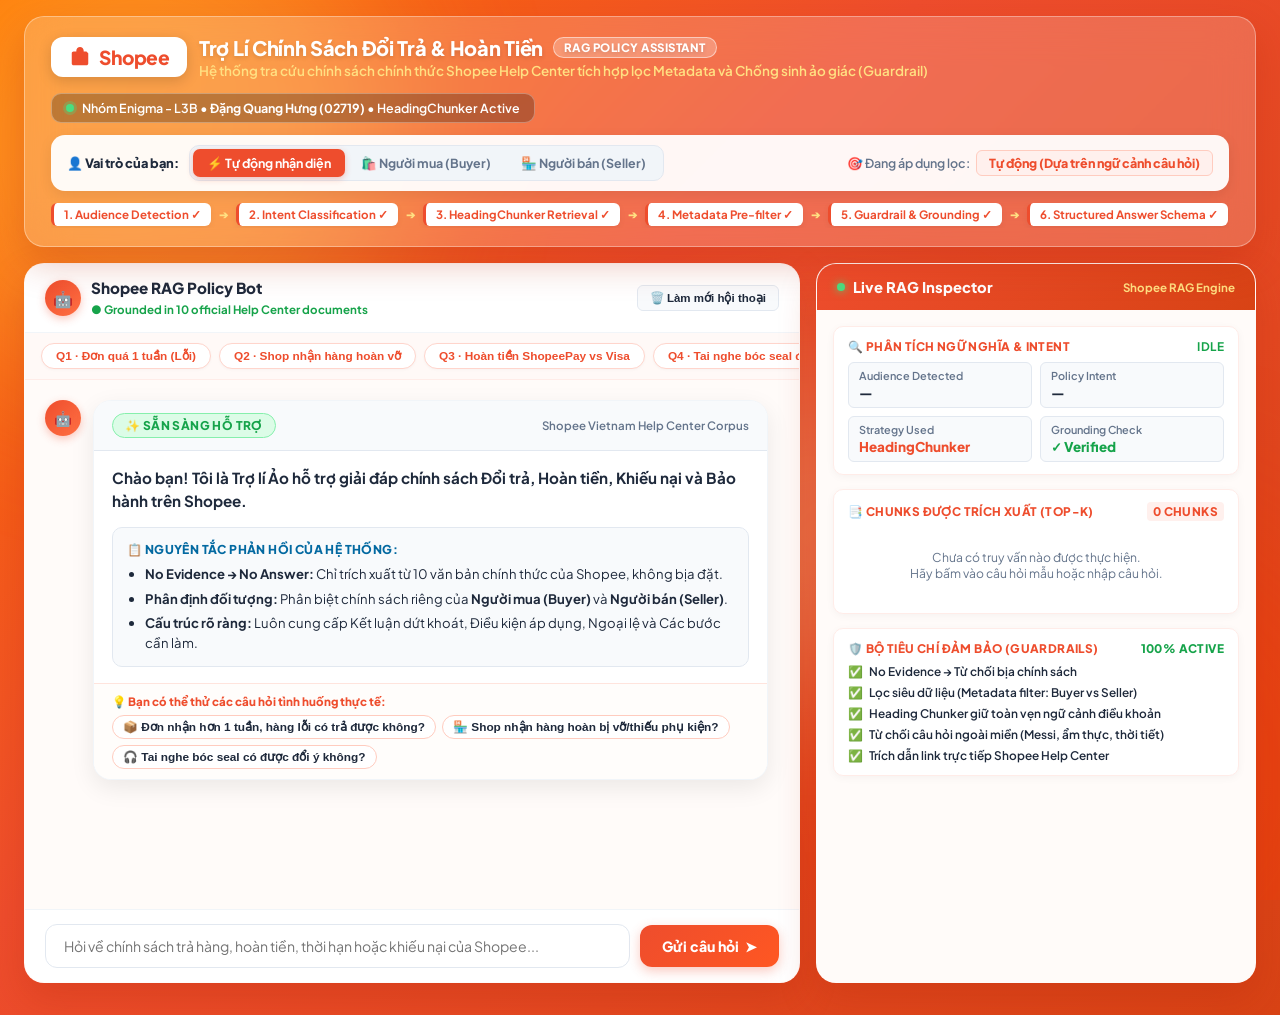
==== commit 10135226: "style: restore signature vibrant Shopee orange palette with enterprise RAG UI/UX" ====
--- a/demo.html
+++ b/demo.html
@@ -3,7 +3,7 @@
 <head>
   <meta charset="UTF-8" />
   <meta name="viewport" content="width=device-width, initial-scale=1.0" />
-  <title>Shopee Policy AI Assistant — Trợ Lí Ảo Thông Minh</title>
+  <title>Shopee Policy AI Assistant — Trợ Lí Chính Sách Shopee</title>
   <link rel="preconnect" href="https://fonts.googleapis.com">
   <link rel="preconnect" href="https://fonts.gstatic.com" crossorigin>
   <link href="https://fonts.googleapis.com/css2?family=Plus+Jakarta+Sans:wght@400;500;600;700;800&display=swap" rel="stylesheet">
@@ -11,27 +11,35 @@
     :root {
       --primary-shopee: #EE4D2D;
       --primary-hover: #D73211;
+      --primary-light: #FFF0ED;
+      --primary-border: #FFCCBF;
       --accent-coral: #FF5722;
       --accent-gold: #FFB300;
-      --accent-blue: #0288D1;
-      --accent-green: #2E7D32;
-      --text-dark: #212121;
-      --text-muted: #666666;
+      --accent-gold-bg: #FEF3C7;
+      --accent-green: #16A34A;
+      --accent-green-bg: #DCFCE7;
+      --accent-green-border: #86EFAC;
+      --accent-red: #DC2626;
+      --accent-red-bg: #FEE2E2;
+      --accent-red-border: #FCA5A5;
+      --text-dark: #1E293B;
+      --text-muted: #64748B;
       --text-light: #FFFFFF;
-      --border-light: rgba(255, 255, 255, 0.35);
-      --glass-bg: rgba(255, 255, 255, 0.95);
-      --glass-header: rgba(255, 255, 255, 0.90);
-      --radius-lg: 20px;
-      --radius-md: 12px;
-      --radius-sm: 8px;
-      --shadow-float: 0 16px 36px rgba(180, 40, 10, 0.25);
-      --shadow-subtle: 0 6px 18px rgba(0, 0, 0, 0.06);
+      --border-glass: rgba(255, 255, 255, 0.35);
+      --glass-card: rgba(255, 255, 255, 0.96);
+      --radius-xl: 20px;
+      --radius-lg: 14px;
+      --radius-md: 10px;
+      --radius-sm: 6px;
+      --shadow-float: 0 16px 36px rgba(180, 40, 10, 0.28);
+      --shadow-card: 0 8px 24px rgba(0, 0, 0, 0.08);
+      --shadow-subtle: 0 2px 8px rgba(0, 0, 0, 0.04);
     }
 
     * { box-sizing: border-box; margin: 0; padding: 0; }
 
     body {
-      font-family: 'Plus Jakarta Sans', -apple-system, BlinkMacSystemFont, sans-serif;
+      font-family: 'Plus Jakarta Sans', -apple-system, BlinkMacSystemFont, 'Segoe UI', Roboto, sans-serif;
       color: var(--text-dark);
       background: linear-gradient(135deg, #FF6F00 0%, #EE4D2D 40%, #D84315 100%);
       min-height: 100vh;
@@ -39,7 +47,7 @@
       position: relative;
     }
 
-    /* Ambient glowing spheres */
+    /* Ambient Glowing Spheres (Signature Warm Shopee Glow) */
     .app-background {
       position: fixed;
       inset: 0;
@@ -56,561 +64,943 @@
       animation: floatOrb 12s ease-in-out infinite alternate;
     }
 
-    .orb-1 { width: 450px; height: 450px; background: #FFD54F; top: -100px; left: -100px; }
-    .orb-2 { width: 500px; height: 500px; background: #FF3D00; bottom: -150px; right: -100px; animation-delay: -4s; }
-    .orb-3 { width: 350px; height: 350px; background: #00E5FF; top: 40%; left: 50%; opacity: 0.2; animation-delay: -7s; }
+    .orb-1 { width: 500px; height: 500px; background: #FFD54F; top: -100px; left: -100px; }
+    .orb-2 { width: 550px; height: 550px; background: #FF3D00; bottom: -150px; right: -100px; animation-delay: -4s; }
+    .orb-3 { width: 350px; height: 350px; background: #FFF9C4; top: 40%; left: 50%; opacity: 0.25; animation-delay: -7s; }
 
     @keyframes floatOrb {
       0% { transform: translate(0, 0) scale(1); }
       100% { transform: translate(40px, 30px) scale(1.08); }
     }
 
-    .app-container {
+    .app-shell {
       position: relative;
       z-index: 1;
-      max-width: 1440px;
+      max-width: 1520px;
       margin: 0 auto;
-      padding: 20px 28px 36px;
+      padding: 16px 24px 32px;
       min-height: 100vh;
       display: flex;
       flex-direction: column;
-      gap: 18px;
-    }
-
-    /* Header */
-    .app-header {
-      background: rgba(255, 255, 255, 0.16);
-      backdrop-filter: blur(16px);
-      -webkit-backdrop-filter: blur(16px);
-      border: 1px solid var(--border-light);
-      border-radius: var(--radius-lg);
-      padding: 20px 28px;
+      gap: 16px;
+    }
+
+    /* Top Frosted Header */
+    .top-header {
+      background: rgba(255, 255, 255, 0.18);
+      backdrop-filter: blur(20px);
+      -webkit-backdrop-filter: blur(20px);
+      border: 1px solid var(--border-glass);
+      border-radius: var(--radius-xl);
+      padding: 18px 26px;
       color: var(--text-light);
       box-shadow: var(--shadow-float);
-    }
-
-    .brand-row {
-      display: flex;
-      align-items: center;
+      display: flex;
+      flex-direction: column;
       gap: 12px;
-      margin-bottom: 10px;
+    }
+
+    .header-main-row {
+      display: flex;
+      justify-content: space-between;
+      align-items: center;
       flex-wrap: wrap;
+      gap: 14px;
+    }
+
+    .brand-group {
+      display: flex;
+      align-items: center;
+      gap: 12px;
     }
 
     .shopee-badge {
+      display: inline-flex;
+      align-items: center;
+      gap: 8px;
+      background: #FFFFFF;
+      color: var(--primary-shopee);
+      padding: 8px 18px;
+      border-radius: 12px;
+      font-weight: 800;
+      font-size: 1.2rem;
+      letter-spacing: -0.5px;
+      box-shadow: 0 4px 14px rgba(0, 0, 0, 0.15);
+    }
+    .shopee-badge svg { width: 22px; height: 22px; fill: var(--primary-shopee); }
+
+    .brand-info h1 {
+      font-size: 1.25rem;
+      font-weight: 800;
+      color: #FFFFFF;
+      letter-spacing: -0.3px;
+      display: flex;
+      align-items: center;
+      gap: 10px;
+      text-shadow: 0 2px 4px rgba(0, 0, 0, 0.15);
+    }
+
+    .rag-chip {
+      font-size: 0.72rem;
+      font-weight: 800;
+      background: rgba(255, 255, 255, 0.25);
+      border: 1px solid rgba(255, 255, 255, 0.5);
+      color: #FFF;
+      padding: 2px 10px;
+      border-radius: 20px;
+      text-transform: uppercase;
+      letter-spacing: 0.5px;
+    }
+
+    .brand-info p {
+      font-size: 0.84rem;
+      color: #FFE082;
+      margin-top: 2px;
+      font-weight: 600;
+    }
+
+    .team-badge {
       display: flex;
       align-items: center;
       gap: 8px;
       background: rgba(0, 0, 0, 0.25);
-      padding: 5px 14px;
-      border-radius: 999px;
-      border: 1px solid rgba(255, 255, 255, 0.25);
-    }
-
-    .shopee-bag-icon { width: 22px; height: 22px; }
-    .brand-text { font-weight: 800; font-size: 1.15rem; letter-spacing: -0.5px; }
-
-    .header-divider { width: 1px; height: 18px; background: rgba(255, 255, 255, 0.4); }
-
-    .ai-chip {
-      display: flex;
+      border: 1px solid rgba(255, 255, 255, 0.3);
+      padding: 6px 14px;
+      border-radius: 10px;
+      font-size: 0.78rem;
+      color: #FFFFFF;
+      font-weight: 600;
+    }
+    .dot-live {
+      width: 8px;
+      height: 8px;
+      border-radius: 50%;
+      background: #4ADE80;
+      box-shadow: 0 0 0 3px rgba(74, 222, 128, 0.3);
+    }
+
+    /* Audience Switcher Toolbar */
+    .audience-toolbar {
+      display: flex;
+      align-items: center;
+      justify-content: space-between;
+      flex-wrap: wrap;
+      gap: 12px;
+      background: rgba(255, 255, 255, 0.95);
+      border-radius: var(--radius-lg);
+      padding: 10px 16px;
+      box-shadow: 0 4px 14px rgba(0, 0, 0, 0.08);
+    }
+
+    .audience-selector-group {
+      display: flex;
+      align-items: center;
+      gap: 10px;
+    }
+    .selector-label {
+      font-size: 0.8rem;
+      font-weight: 800;
+      color: var(--text-dark);
+      display: flex;
+      align-items: center;
+      gap: 4px;
+    }
+    .audience-tabs {
+      display: inline-flex;
+      background: #F1F5F9;
+      border: 1px solid #E2E8F0;
+      border-radius: 10px;
+      padding: 3px;
+      gap: 2px;
+    }
+    .aud-tab {
+      background: transparent;
+      border: none;
+      outline: none;
+      font-family: inherit;
+      font-size: 0.78rem;
+      font-weight: 700;
+      color: var(--text-muted);
+      padding: 6px 14px;
+      border-radius: 7px;
+      cursor: pointer;
+      transition: all 0.2s ease;
+      display: inline-flex;
       align-items: center;
       gap: 6px;
-      background: #FFFFFF;
-      color: var(--primary-shopee);
-      font-weight: 700;
-      font-size: 0.85rem;
-      padding: 4px 12px;
-      border-radius: 999px;
-      box-shadow: 0 2px 8px rgba(0, 0, 0, 0.12);
-    }
-
-    .cohort-tag {
-      font-size: 0.8rem;
-      background: rgba(255, 255, 255, 0.2);
-      padding: 4px 10px;
-      border-radius: 999px;
-      font-weight: 600;
-    }
-
-    .main-heading {
-      font-size: 2.1rem;
-      font-weight: 800;
-      letter-spacing: -0.5px;
-      margin-bottom: 4px;
-    }
-
-    .highlight-shopee { color: #FFF275; text-shadow: 0 2px 10px rgba(0, 0, 0, 0.2); }
-
-    .sub-heading {
-      font-size: 0.95rem;
-      opacity: 0.92;
-      max-width: 840px;
-      line-height: 1.45;
-      margin-bottom: 14px;
-    }
-
-    /* Stats Bar */
-    .stats-bar {
-      display: flex;
-      gap: 10px;
-      flex-wrap: wrap;
-    }
-
-    .stat-pill {
-      display: flex;
-      align-items: center;
-      gap: 6px;
-      background: rgba(0, 0, 0, 0.22);
-      border: 1px solid rgba(255, 255, 255, 0.2);
-      padding: 5px 12px;
-      border-radius: 999px;
-      font-size: 0.82rem;
-    }
-
-    .stat-value { color: #FFFFFF; font-weight: 700; }
-    .highlight-green { color: #A7FFEB; }
-
-    /* Workspace */
-    .workspace-grid {
-      display: grid;
-      grid-template-columns: 1fr 430px;
-      gap: 18px;
-      flex: 1;
-    }
-
-    @media (max-width: 1080px) {
-      .workspace-grid { grid-template-columns: 1fr; }
-    }
-
-    .glass-panel {
-      background: var(--glass-bg);
-      backdrop-filter: blur(20px);
-      -webkit-backdrop-filter: blur(20px);
-      border-radius: var(--radius-lg);
-      border: 1px solid rgba(255, 255, 255, 0.8);
-      box-shadow: var(--shadow-float);
-      display: flex;
-      flex-direction: column;
-      overflow: hidden;
-    }
-
-    .panel-header {
-      padding: 14px 18px;
-      background: var(--glass-header);
-      border-bottom: 1px solid rgba(0, 0, 0, 0.06);
-      display: flex;
-      justify-content: space-between;
-      align-items: center;
-      gap: 12px;
-      flex-wrap: wrap;
-    }
-
-    .bot-profile { display: flex; align-items: center; gap: 10px; }
-    .bot-avatar-wrap { position: relative; }
-
-    .bot-avatar {
-      width: 42px;
-      height: 42px;
-      border-radius: 50%;
-      background: linear-gradient(135deg, #EE4D2D, #FF7043);
-      display: flex;
-      align-items: center;
-      justify-content: center;
-      font-size: 1.35rem;
+    }
+    .aud-tab:hover { color: var(--primary-shopee); }
+    .aud-tab.active {
+      background: var(--primary-shopee);
       color: white;
-      box-shadow: 0 4px 12px rgba(238, 77, 45, 0.35);
-    }
-
-    .online-dot {
-      position: absolute;
-      bottom: 0;
-      right: 0;
-      width: 11px;
-      height: 11px;
-      background: #00E676;
-      border: 2px solid white;
-      border-radius: 50%;
-    }
-
-    .panel-title { font-size: 1rem; font-weight: 700; color: var(--text-dark); }
-    .bot-status { font-size: 0.76rem; color: var(--text-muted); }
-
-    .audience-control { display: flex; align-items: center; gap: 8px; }
-    .control-label { font-size: 0.82rem; font-weight: 600; color: var(--text-muted); }
-
-    .pill-group {
-      display: flex;
-      background: #F0F2F5;
-      padding: 3px;
-      border-radius: 999px;
-      gap: 3px;
-    }
-
-    .pill-btn {
-      border: none;
-      background: transparent;
-      padding: 5px 12px;
-      border-radius: 999px;
-      font-size: 0.8rem;
+      box-shadow: 0 2px 6px rgba(238, 77, 45, 0.3);
+    }
+
+    .current-policy-indicator {
+      font-size: 0.78rem;
       font-weight: 600;
       color: var(--text-muted);
-      cursor: pointer;
-      transition: all 0.2s ease;
-    }
-
-    .pill-btn:hover { color: var(--text-dark); }
-
-    .pill-btn.active {
-      background: #FFFFFF;
+      display: flex;
+      align-items: center;
+      gap: 6px;
+    }
+    .indicator-pill {
+      background: var(--primary-light);
+      border: 1px solid var(--primary-border);
+      padding: 4px 12px;
+      border-radius: 6px;
       color: var(--primary-shopee);
-      box-shadow: 0 2px 6px rgba(0, 0, 0, 0.1);
-    }
-
-    /* Quick query presets */
-    .quick-presets {
-      padding: 10px 18px;
-      background: #FFF8F6;
-      border-bottom: 1px solid #FFE6E0;
-      display: flex;
-      align-items: center;
-      gap: 10px;
-      overflow: hidden;
-    }
-
-    .quick-label {
-      font-size: 0.8rem;
-      font-weight: 700;
-      color: var(--primary-shopee);
-      white-space: nowrap;
-    }
-
-    .chips-scroll {
-      display: flex;
+      font-weight: 800;
+    }
+
+    /* RAG Pipeline Status Bar */
+    .pipeline-status-bar {
+      display: flex;
+      align-items: center;
       gap: 8px;
       overflow-x: auto;
       padding-bottom: 2px;
+    }
+    .pipeline-step {
+      display: inline-flex;
+      align-items: center;
+      gap: 6px;
+      font-size: 0.72rem;
+      font-weight: 700;
+      padding: 4px 10px;
+      border-radius: 6px;
+      background: rgba(255, 255, 255, 0.9);
+      color: var(--text-dark);
+      white-space: nowrap;
+      box-shadow: 0 2px 6px rgba(0,0,0,0.06);
+    }
+    .pipeline-step.success {
+      background: #FFFFFF;
+      color: var(--primary-shopee);
+      border-left: 3px solid var(--primary-shopee);
+    }
+    .pipeline-arrow {
+      font-size: 0.7rem;
+      color: #FFE082;
+      font-weight: 800;
+    }
+
+    /* Main Workspace Grid */
+    .main-grid {
+      display: grid;
+      grid-template-columns: 1fr 440px;
+      gap: 16px;
+      flex: 1;
+      align-items: stretch;
+    }
+
+    @media (max-width: 1100px) {
+      .main-grid { grid-template-columns: 1fr; }
+    }
+
+    /* Chat Section */
+    .chat-card {
+      background: var(--glass-card);
+      border-radius: var(--radius-xl);
+      box-shadow: var(--shadow-float);
+      border: 1px solid var(--border-glass);
+      display: flex;
+      flex-direction: column;
+      height: 720px;
+      overflow: hidden;
+    }
+
+    .chat-header {
+      padding: 14px 20px;
+      background: #FFFFFF;
+      border-bottom: 1px solid #F1F5F9;
+      display: flex;
+      justify-content: space-between;
+      align-items: center;
+    }
+    .chat-title-group {
+      display: flex;
+      align-items: center;
+      gap: 10px;
+    }
+    .chat-avatar {
+      width: 36px;
+      height: 36px;
+      border-radius: 50%;
+      background: linear-gradient(135deg, #EE4D2D, #FF7043);
+      color: white;
+      display: flex;
+      align-items: center;
+      justify-content: center;
+      font-size: 1rem;
+      box-shadow: 0 3px 8px rgba(238, 77, 45, 0.3);
+    }
+    .chat-title-group h2 {
+      font-size: 0.95rem;
+      font-weight: 800;
+      color: var(--text-dark);
+    }
+    .chat-title-group span {
+      font-size: 0.72rem;
+      color: var(--accent-green);
+      font-weight: 700;
+    }
+
+    .action-btn-sm {
+      background: #F8FAFC;
+      border: 1px solid #E2E8F0;
+      border-radius: 6px;
+      padding: 5px 12px;
+      font-size: 0.72rem;
+      font-weight: 700;
+      color: var(--text-dark);
+      cursor: pointer;
+      display: inline-flex;
+      align-items: center;
+      gap: 4px;
+      transition: all 0.15s;
+    }
+    .action-btn-sm:hover {
+      background: var(--primary-light);
+      border-color: var(--primary-border);
+      color: var(--primary-shopee);
+    }
+
+    /* Preset Questions Quickbar */
+    .presets-bar {
+      padding: 10px 16px;
+      background: #FFF9F7;
+      border-bottom: 1px solid #FFECE8;
+      display: flex;
+      gap: 8px;
+      overflow-x: auto;
       scrollbar-width: thin;
     }
-
-    .chips-scroll::-webkit-scrollbar { height: 4px; }
-    .chips-scroll::-webkit-scrollbar-thumb { background: #FFCCBC; border-radius: 4px; }
-
-    .query-chip {
+    .presets-bar::-webkit-scrollbar { height: 4px; }
+    .presets-bar::-webkit-scrollbar-thumb { background: #FFCCBF; border-radius: 4px; }
+
+    .preset-pill {
+      flex-shrink: 0;
       background: #FFFFFF;
-      border: 1px solid #FFCCBC;
-      color: #333333;
-      padding: 5px 12px;
-      border-radius: 999px;
-      font-size: 0.78rem;
+      border: 1px solid #FFD5CC;
+      border-radius: 20px;
+      padding: 5px 14px;
+      font-size: 0.74rem;
+      font-weight: 700;
+      color: var(--primary-shopee);
+      cursor: pointer;
+      display: inline-flex;
+      align-items: center;
+      gap: 6px;
+      transition: all 0.2s;
+      box-shadow: 0 1px 3px rgba(0,0,0,0.03);
+    }
+    .preset-pill:hover {
+      background: var(--primary-shopee);
+      color: #FFFFFF;
+      transform: translateY(-1px);
+      box-shadow: 0 3px 8px rgba(238, 77, 45, 0.25);
+    }
+    .preset-pill.guardrail-test {
+      border-color: #FCA5A5;
+      background: #FFF5F5;
+      color: var(--accent-red);
+    }
+    .preset-pill.guardrail-test:hover {
+      background: var(--accent-red);
+      color: #FFFFFF;
+    }
+
+    /* Messages Stream */
+    .chat-messages {
+      flex: 1;
+      padding: 20px;
+      overflow-y: auto;
+      display: flex;
+      flex-direction: column;
+      gap: 20px;
+      background: #FFFBF9;
+    }
+
+    .msg-row {
+      display: flex;
+      gap: 12px;
+      max-width: 100%;
+    }
+    .msg-row.user { justify-content: flex-end; }
+
+    .msg-avatar {
+      width: 36px;
+      height: 36px;
+      border-radius: 50%;
+      display: flex;
+      align-items: center;
+      justify-content: center;
+      font-size: 0.9rem;
+      font-weight: 800;
+      flex-shrink: 0;
+    }
+    .msg-row.bot .msg-avatar {
+      background: linear-gradient(135deg, #EE4D2D, #FF7043);
+      color: white;
+      box-shadow: 0 3px 8px rgba(238, 77, 45, 0.3);
+    }
+    .msg-row.user .msg-avatar {
+      background: #334155;
+      color: white;
+    }
+
+    .user-bubble {
+      background: linear-gradient(135deg, #EE4D2D 0%, #FF5722 100%);
+      color: white;
+      padding: 12px 18px;
+      border-radius: 18px 18px 4px 18px;
+      font-size: 0.88rem;
+      line-height: 1.5;
+      max-width: 80%;
+      box-shadow: 0 4px 12px rgba(238, 77, 45, 0.25);
       font-weight: 500;
-      white-space: nowrap;
+    }
+
+    /* Enterprise Structured Bot Answer Card */
+    .bot-card {
+      background: #FFFFFF;
+      border: 1px solid #F1F5F9;
+      border-radius: 18px;
+      box-shadow: var(--shadow-card);
+      overflow: hidden;
+      width: 100%;
+      max-width: 92%;
+    }
+
+    .bot-card-header {
+      padding: 12px 18px;
+      background: #F8FAFC;
+      border-bottom: 1px solid #E2E8F0;
+      display: flex;
+      align-items: center;
+      justify-content: space-between;
+      flex-wrap: wrap;
+      gap: 8px;
+    }
+
+    .decision-badge {
+      display: inline-flex;
+      align-items: center;
+      gap: 6px;
+      font-size: 0.75rem;
+      font-weight: 800;
+      padding: 4px 12px;
+      border-radius: 20px;
+      text-transform: uppercase;
+      letter-spacing: 0.4px;
+    }
+    .decision-badge.eligible { background: var(--accent-green-bg); color: var(--accent-green); border: 1px solid var(--accent-green-border); }
+    .decision-badge.conditional { background: var(--accent-gold-bg); color: #B45309; border: 1px solid #FDE68A; }
+    .decision-badge.not_eligible { background: var(--accent-red-bg); color: var(--accent-red); border: 1px solid var(--accent-red-border); }
+    .decision-badge.guardrail { background: #F1F5F9; color: #475569; border: 1px solid #CBD5E1; }
+
+    .bot-card-meta {
+      font-size: 0.72rem;
+      color: var(--text-muted);
+      font-weight: 600;
+      display: flex;
+      align-items: center;
+      gap: 8px;
+    }
+
+    .bot-card-body {
+      padding: 16px 18px;
+      display: flex;
+      flex-direction: column;
+      gap: 14px;
+    }
+
+    .direct-conclusion {
+      font-size: 0.95rem;
+      font-weight: 700;
+      color: var(--text-dark);
+      line-height: 1.5;
+    }
+
+    /* Structured blocks */
+    .answer-block {
+      background: #F8FAFC;
+      border: 1px solid #E2E8F0;
+      border-radius: var(--radius-md);
+      padding: 12px 14px;
+      font-size: 0.82rem;
+      line-height: 1.55;
+    }
+    .block-heading {
+      font-size: 0.76rem;
+      font-weight: 800;
+      text-transform: uppercase;
+      letter-spacing: 0.4px;
+      margin-bottom: 6px;
+      display: flex;
+      align-items: center;
+      gap: 6px;
+    }
+    .block-heading.conditions { color: #0369A1; }
+    .block-heading.exceptions { color: #B45309; }
+    .block-heading.actions { color: #15803D; }
+    .block-heading.timeline { color: #6D28D9; }
+
+    .bullet-list, .number-list {
+      padding-left: 18px;
+      margin-top: 4px;
+      display: flex;
+      flex-direction: column;
+      gap: 4px;
+      color: var(--text-dark);
+    }
+
+    /* Citation Card */
+    .citation-section {
+      border-top: 1px dashed #E2E8F0;
+      padding-top: 12px;
+      margin-top: 4px;
+    }
+    .citation-heading {
+      font-size: 0.73rem;
+      font-weight: 800;
+      color: var(--text-muted);
+      text-transform: uppercase;
+      letter-spacing: 0.5px;
+      margin-bottom: 8px;
+      display: flex;
+      align-items: center;
+      justify-content: space-between;
+    }
+    .citation-card {
+      background: #FFFFFF;
+      border: 1px solid #E2E8F0;
+      border-left: 4px solid var(--primary-shopee);
+      border-radius: var(--radius-sm);
+      padding: 10px 14px;
+      display: flex;
+      flex-direction: column;
+      gap: 6px;
+    }
+    .cit-top {
+      display: flex;
+      justify-content: space-between;
+      align-items: center;
+      gap: 8px;
+    }
+    .cit-title {
+      font-size: 0.82rem;
+      font-weight: 700;
+      color: var(--text-dark);
+    }
+    .cit-btn {
+      background: var(--primary-light);
+      border: 1px solid var(--primary-border);
+      border-radius: 4px;
+      padding: 3px 10px;
+      font-size: 0.7rem;
+      font-weight: 700;
+      color: var(--primary-shopee);
       cursor: pointer;
-      transition: all 0.2s ease;
-      display: flex;
-      align-items: center;
+      transition: all 0.15s;
+    }
+    .cit-btn:hover {
+      background: var(--primary-shopee);
+      color: white;
+    }
+    .cit-snippet {
+      font-size: 0.76rem;
+      color: #475569;
+      line-height: 1.45;
+      background: #F8FAFC;
+      padding: 6px 10px;
+      border-radius: 4px;
+      font-style: italic;
+    }
+    .cit-url {
+      font-size: 0.7rem;
+      color: #2563EB;
+      text-decoration: none;
+      display: inline-flex;
+      align-items: center;
+      gap: 4px;
+      font-weight: 600;
+    }
+    .cit-url:hover { text-decoration: underline; }
+
+    /* Suggested Questions Row */
+    .suggested-section {
+      padding: 10px 18px;
+      background: #FFFDFB;
+      border-top: 1px solid #FFE4DD;
+      display: flex;
+      flex-direction: column;
       gap: 6px;
     }
-
-    .query-chip:hover {
-      background: #FFF0EB;
+    .suggested-label {
+      font-size: 0.72rem;
+      font-weight: 800;
+      color: var(--primary-shopee);
+      display: flex;
+      align-items: center;
+      gap: 4px;
+    }
+    .suggested-chips {
+      display: flex;
+      flex-wrap: wrap;
+      gap: 6px;
+    }
+    .suggest-chip {
+      background: #FFF;
+      border: 1px solid #FFCCBF;
+      border-radius: 16px;
+      padding: 4px 10px;
+      font-size: 0.74rem;
+      font-weight: 600;
+      color: var(--text-dark);
+      cursor: pointer;
+      transition: all 0.15s;
+    }
+    .suggest-chip:hover {
+      background: var(--primary-light);
       border-color: var(--primary-shopee);
       color: var(--primary-shopee);
-      transform: translateY(-1px);
-    }
-
-    .chip-tag-bench {
-      background: #E3F2FD;
-      color: #1976D2;
-      font-size: 0.68rem;
-      padding: 2px 6px;
-      border-radius: 4px;
+    }
+
+    /* Feedback Mechanism */
+    .feedback-bar {
+      padding: 10px 18px;
+      background: #F8FAFC;
+      border-top: 1px solid #E2E8F0;
+      display: flex;
+      align-items: center;
+      justify-content: space-between;
+      flex-wrap: wrap;
+      gap: 8px;
+      font-size: 0.75rem;
+      color: var(--text-muted);
+    }
+    .fb-buttons { display: flex; gap: 6px; }
+    .fb-btn {
+      background: #FFF;
+      border: 1px solid #E2E8F0;
+      border-radius: 6px;
+      padding: 3px 10px;
+      font-size: 0.72rem;
       font-weight: 700;
-    }
-
-    .chip-tag-irr {
-      background: #FFEBEE;
-      color: #D32F2F;
-      font-size: 0.68rem;
-      padding: 2px 6px;
-      border-radius: 4px;
-      font-weight: 700;
-    }
-
-    /* Chat Messages */
-    .chat-messages {
-      flex: 1;
-      padding: 20px 18px;
-      overflow-y: auto;
-      display: flex;
-      flex-direction: column;
-      gap: 16px;
-      min-height: 420px;
-      max-height: 520px;
-    }
-
-    .message-bubble {
-      display: flex;
-      gap: 12px;
-      max-width: 90%;
-      animation: fadeIn 0.3s ease;
-    }
-
-    @keyframes fadeIn {
-      from { opacity: 0; transform: translateY(8px); }
-      to { opacity: 1; transform: translateY(0); }
-    }
-
-    .user-message { align-self: flex-end; flex-direction: row-reverse; }
-    .bot-message { align-self: flex-start; }
-
-    .small-avatar {
-      width: 32px;
-      height: 32px;
-      border-radius: 50%;
-      display: flex;
-      align-items: center;
-      justify-content: center;
-      font-size: 1rem;
-      background: #F0F2F5;
-    }
-
-    .user-message .small-avatar {
-      background: linear-gradient(135deg, #FF7043, #EE4D2D);
-      color: white;
-    }
-
-    .bot-message .small-avatar { background: #FFF3E0; border: 1px solid #FFE0B2; }
-
-    .content-col { display: flex; flex-direction: column; gap: 4px; }
-    .user-message .content-col { align-items: flex-end; }
-    .sender-name { font-size: 0.75rem; font-weight: 700; color: var(--text-muted); }
-
-    .message-body {
-      padding: 12px 16px;
-      border-radius: 16px;
-      font-size: 0.9rem;
-      line-height: 1.55;
-      box-shadow: var(--shadow-subtle);
-    }
-
-    .user-message .message-body {
-      background: linear-gradient(135deg, #EE4D2D 0%, #F4511E 100%);
-      color: white;
-      border-bottom-right-radius: 4px;
-    }
-
-    .bot-message .message-body {
+      color: var(--text-dark);
+      cursor: pointer;
+      display: inline-flex;
+      align-items: center;
+      gap: 4px;
+      transition: all 0.15s;
+    }
+    .fb-btn:hover { background: #F1F5F9; color: var(--primary-shopee); }
+    .fb-btn.rated-yes { background: var(--accent-green-bg); color: var(--accent-green); border-color: var(--accent-green-border); }
+    .fb-btn.rated-no { background: var(--accent-red-bg); color: var(--accent-red); border-color: var(--accent-red-border); }
+
+    /* Chat Input Form */
+    .chat-input-container {
+      padding: 14px 20px;
       background: #FFFFFF;
-      color: var(--text-dark);
-      border: 1px solid #EEEEEE;
-      border-bottom-left-radius: 4px;
-    }
-
-    .message-body p { margin-bottom: 8px; }
-    .message-body p:last-child { margin-bottom: 0; }
-    .message-body ul { padding-left: 18px; margin-bottom: 8px; }
-    .message-body li { margin-bottom: 4px; }
-
-    .guardrail-card {
-      border: 2px solid #FF5252 !important;
-      background: #FFF8F8 !important;
-      border-radius: 14px;
-    }
-
-    .guardrail-badge {
-      display: inline-flex;
-      align-items: center;
-      gap: 6px;
-      background: #FFEBEE;
-      color: #C62828;
-      font-weight: 800;
-      font-size: 0.74rem;
-      padding: 3px 10px;
-      border-radius: 999px;
-      margin-bottom: 8px;
-      border: 1px solid #FFCDD2;
-    }
-
-    /* Input */
-    .chat-input-area {
-      padding: 14px 18px;
-      background: #FFFFFF;
-      border-top: 1px solid #EEEEEE;
-    }
-
-    .input-wrapper {
-      display: flex;
-      align-items: center;
-      background: #F5F7FA;
-      border: 1.5px solid #E0E0E0;
-      border-radius: 999px;
-      padding: 4px 6px 4px 16px;
-      transition: all 0.2s ease;
-    }
-
-    .input-wrapper:focus-within {
-      border-color: var(--primary-shopee);
-      background: #FFFFFF;
-      box-shadow: 0 0 0 3px rgba(238, 77, 45, 0.15);
-    }
-
-    .input-wrapper input {
-      flex: 1;
-      border: none;
-      background: transparent;
-      font-size: 0.92rem;
+      border-top: 1px solid #F1F5F9;
+    }
+    .input-form {
+      display: flex;
+      gap: 10px;
+      align-items: center;
+    }
+    .text-input-wrap { flex: 1; }
+    .text-input {
+      width: 100%;
+      padding: 12px 18px;
+      border: 1.5px solid #E2E8F0;
+      border-radius: 12px;
       font-family: inherit;
+      font-size: 0.88rem;
       color: var(--text-dark);
       outline: none;
-    }
-
+      transition: all 0.2s;
+    }
+    .text-input:focus {
+      border-color: var(--primary-shopee);
+      box-shadow: 0 0 0 3px rgba(238, 77, 45, 0.15);
+    }
     .send-btn {
-      width: 38px;
-      height: 38px;
+      background: linear-gradient(135deg, #EE4D2D 0%, #FF5722 100%);
+      color: white;
+      border: none;
+      outline: none;
+      padding: 12px 22px;
+      border-radius: 12px;
+      font-family: inherit;
+      font-weight: 800;
+      font-size: 0.88rem;
+      cursor: pointer;
+      box-shadow: 0 4px 12px rgba(238, 77, 45, 0.3);
+      display: inline-flex;
+      align-items: center;
+      gap: 6px;
+      transition: all 0.2s;
+    }
+    .send-btn:hover {
+      transform: translateY(-1px);
+      box-shadow: 0 6px 16px rgba(238, 77, 45, 0.4);
+    }
+
+    /* Right Sidebar: Live RAG Inspector */
+    .inspector-card {
+      background: var(--glass-card);
+      border-radius: var(--radius-xl);
+      box-shadow: var(--shadow-float);
+      border: 1px solid var(--border-glass);
+      display: flex;
+      flex-direction: column;
+      height: 720px;
+      overflow: hidden;
+    }
+
+    .inspector-header {
+      padding: 14px 20px;
+      background: linear-gradient(135deg, #EE4D2D 0%, #D84315 100%);
+      color: white;
+      display: flex;
+      justify-content: space-between;
+      align-items: center;
+    }
+    .inspector-header h3 {
+      font-size: 0.92rem;
+      font-weight: 800;
+      display: flex;
+      align-items: center;
+      gap: 8px;
+    }
+    .live-dot-pulse {
+      width: 8px;
+      height: 8px;
       border-radius: 50%;
-      border: none;
-      background: linear-gradient(135deg, #EE4D2D, #FF7043);
-      color: white;
-      display: flex;
-      align-items: center;
-      justify-content: center;
-      cursor: pointer;
-      transition: all 0.2s ease;
-      box-shadow: 0 4px 10px rgba(238, 77, 45, 0.3);
-    }
-
-    .send-btn:hover { transform: scale(1.05); }
-    .send-btn svg { width: 17px; height: 17px; }
-
-    /* Inspector */
-    .inspector-header { background: #FAFBFD; }
-    .inspector-title-row { display: flex; align-items: center; gap: 8px; }
-    .inspector-icon { font-size: 1.2rem; }
-
-    .badge-tag {
-      background: #E0F2FE;
-      color: #0369A1;
-      font-size: 0.75rem;
-      font-weight: 700;
-      padding: 3px 8px;
-      border-radius: 6px;
+      background: #4ADE80;
+      box-shadow: 0 0 8px #4ADE80;
     }
 
     .inspector-body {
       flex: 1;
       padding: 16px;
       overflow-y: auto;
-      max-height: 590px;
       display: flex;
       flex-direction: column;
-      gap: 12px;
-    }
-
-    .empty-inspector { text-align: center; padding: 60px 18px; color: var(--text-muted); }
-
-    .radar-anim {
-      position: relative;
-      width: 70px;
-      height: 70px;
-      margin: 0 auto 16px;
-    }
-
-    .radar-circle {
-      position: absolute;
-      inset: 0;
-      border-radius: 50%;
-      border: 2px solid #FF8A65;
-      opacity: 0.8;
-      animation: radarWave 2.4s infinite ease-out;
-    }
-
-    .radar-circle.c2 { animation-delay: 0.8s; }
-    .radar-circle.c3 { animation-delay: 1.6s; }
-
-    @keyframes radarWave {
-      0% { transform: scale(0.2); opacity: 1; }
-      100% { transform: scale(1.4); opacity: 0; }
-    }
-
-    .empty-inspector h4 { font-size: 1rem; color: var(--text-dark); margin-bottom: 6px; }
-    .empty-inspector p { font-size: 0.82rem; line-height: 1.45; }
-
-    .chunk-card {
+      gap: 14px;
+      background: #FFFBF9;
+    }
+
+    .inspector-box {
       background: #FFFFFF;
-      border: 1px solid #E2E8F0;
+      border: 1px solid #FFECE8;
       border-radius: var(--radius-md);
       padding: 12px 14px;
       box-shadow: var(--shadow-subtle);
     }
-
-    .chunk-top-row {
-      display: flex;
-      justify-content: space-between;
-      align-items: center;
-      margin-bottom: 6px;
-    }
-
-    .chunk-rank {
+    .box-title {
       font-size: 0.74rem;
       font-weight: 800;
       color: var(--primary-shopee);
-      background: #FFF3E0;
-      padding: 2px 8px;
+      text-transform: uppercase;
+      letter-spacing: 0.4px;
+      margin-bottom: 8px;
+      display: flex;
+      justify-content: space-between;
+      align-items: center;
+    }
+
+    .metric-grid {
+      display: grid;
+      grid-template-columns: 1fr 1fr;
+      gap: 8px;
+    }
+    .metric-item {
+      background: #F8FAFC;
+      border: 1px solid #E2E8F0;
+      border-radius: 6px;
+      padding: 6px 10px;
+    }
+    .metric-label { font-size: 0.68rem; color: var(--text-muted); font-weight: 600; }
+    .metric-val { font-size: 0.84rem; font-weight: 800; color: var(--text-dark); margin-top: 2px; }
+
+    .chunk-list {
+      display: flex;
+      flex-direction: column;
+      gap: 8px;
+    }
+    .retrieved-chunk-card {
+      background: #FFF;
+      border: 1px solid #FFD5CC;
+      border-radius: 8px;
+      padding: 10px;
+      font-size: 0.74rem;
+      display: flex;
+      flex-direction: column;
+      gap: 4px;
+    }
+    .chunk-top {
+      display: flex;
+      justify-content: space-between;
+      align-items: center;
+    }
+    .chunk-badge {
+      font-weight: 800;
+      color: var(--primary-shopee);
+      background: var(--primary-light);
+      padding: 2px 6px;
       border-radius: 4px;
     }
-
-    .score-badge {
+    .sim-score {
+      font-weight: 700;
+      color: var(--accent-green);
+      background: var(--accent-green-bg);
+      padding: 2px 6px;
+      border-radius: 4px;
+    }
+    .chunk-title {
+      font-weight: 700;
+      color: var(--text-dark);
+      line-height: 1.3;
+    }
+    .chunk-preview {
+      color: #475569;
+      line-height: 1.4;
+      background: #F8FAFC;
+      padding: 6px 8px;
+      border-radius: 4px;
+      max-height: 80px;
+      overflow-y: auto;
+      font-family: monospace;
+      font-size: 0.7rem;
+    }
+
+    .guardrail-check-list {
+      display: flex;
+      flex-direction: column;
+      gap: 6px;
       font-size: 0.74rem;
+    }
+    .check-item {
+      display: flex;
+      align-items: center;
+      gap: 6px;
+      color: var(--text-dark);
+      font-weight: 600;
+    }
+
+    /* Modal for Full Source Preview */
+    .modal-overlay {
+      position: fixed;
+      inset: 0;
+      background: rgba(0, 0, 0, 0.55);
+      backdrop-filter: blur(4px);
+      z-index: 1000;
+      display: none;
+      align-items: center;
+      justify-content: center;
+      padding: 20px;
+    }
+    .modal-overlay.open { display: flex; }
+
+    .modal-card {
+      background: #FFFFFF;
+      width: 100%;
+      max-width: 680px;
+      max-height: 85vh;
+      border-radius: var(--radius-xl);
+      box-shadow: 0 25px 50px -12px rgba(0, 0, 0, 0.25);
+      display: flex;
+      flex-direction: column;
+      overflow: hidden;
+      animation: modalPop 0.25s cubic-bezier(0.16, 1, 0.3, 1);
+    }
+    @keyframes modalPop {
+      0% { transform: scale(0.92); opacity: 0; }
+      100% { transform: scale(1); opacity: 1; }
+    }
+    .modal-header {
+      padding: 16px 20px;
+      background: linear-gradient(135deg, #EE4D2D 0%, #D84315 100%);
+      color: white;
+      display: flex;
+      justify-content: space-between;
+      align-items: center;
+    }
+    .modal-header h3 { font-size: 0.95rem; font-weight: 800; }
+    .modal-close {
+      background: transparent;
+      border: none;
+      color: #FFFFFF;
+      font-size: 1.3rem;
+      cursor: pointer;
+    }
+    .modal-body {
+      padding: 20px;
+      overflow-y: auto;
+      font-size: 0.84rem;
+      line-height: 1.6;
+      color: var(--text-dark);
+      display: flex;
+      flex-direction: column;
+      gap: 14px;
+    }
+    .source-meta-tag {
+      display: inline-flex;
+      gap: 8px;
+      font-size: 0.72rem;
+      background: var(--primary-light);
+      border: 1px solid var(--primary-border);
+      padding: 4px 10px;
+      border-radius: 6px;
+      color: var(--primary-shopee);
       font-weight: 700;
-      background: #E8F5E9;
-      color: #2E7D32;
-      padding: 2px 8px;
-      border-radius: 4px;
-    }
-
-    .chunk-doc-title {
-      font-size: 0.85rem;
+    }
+    .source-fulltext {
+      background: #F8FAFC;
+      border: 1px solid #E2E8F0;
+      padding: 14px;
+      border-radius: var(--radius-md);
+      white-space: pre-wrap;
+      font-family: inherit;
+    }
+
+    /* Feedback Modal */
+    .fb-modal { max-width: 440px; }
+    .fb-options { display: flex; flex-direction: column; gap: 8px; }
+    .fb-check-item {
+      display: flex;
+      align-items: center;
+      gap: 8px;
+      font-size: 0.82rem;
+      color: var(--text-dark);
+      cursor: pointer;
+    }
+
+    /* Toast Notification */
+    .toast-msg {
+      position: fixed;
+      bottom: 24px;
+      right: 24px;
+      background: #1E293B;
+      color: white;
+      padding: 12px 20px;
+      border-radius: 10px;
+      font-size: 0.82rem;
       font-weight: 700;
-      color: #1E293B;
-      margin-bottom: 4px;
-      line-height: 1.3;
-    }
-
-    .chunk-meta-row {
-      display: flex;
-      gap: 6px;
-      font-size: 0.73rem;
-      color: var(--text-muted);
-      margin-bottom: 6px;
-      flex-wrap: wrap;
-    }
-
-    .chunk-snippet {
-      background: #F8FAFC;
-      border: 1px solid #EEF2F6;
-      border-radius: var(--radius-sm);
-      padding: 8px 10px;
-      font-size: 0.78rem;
-      color: #334155;
-      line-height: 1.45;
-      white-space: pre-wrap;
-      word-break: break-word;
-      max-height: 130px;
-      overflow-y: auto;
-    }
-
-    .typing-indicator { display: inline-flex; align-items: center; gap: 4px; padding: 8px 12px; }
-    .dot {
-      width: 6px; height: 6px; border-radius: 50%; background: #FF8A65;
-      animation: typingBounce 1.2s infinite ease-in-out;
-    }
-    .dot:nth-child(2) { animation-delay: 0.2s; }
-    .dot:nth-child(3) { animation-delay: 0.4s; }
-
-    @keyframes typingBounce {
-      0%, 80%, 100% { transform: scale(0.6); opacity: 0.4; }
-      40% { transform: scale(1); opacity: 1; }
+      box-shadow: 0 10px 25px rgba(0, 0, 0, 0.3);
+      z-index: 2000;
+      display: none;
+      align-items: center;
+      gap: 8px;
+      animation: toastSlide 0.3s ease;
+    }
+    @keyframes toastSlide {
+      from { transform: translateY(20px); opacity: 0; }
+      to { transform: translateY(0); opacity: 1; }
     }
   </style>
 </head>
@@ -621,283 +1011,498 @@
     <div class="glow-orb orb-3"></div>
   </div>
 
-  <div class="app-container">
-    <header class="app-header">
-      <div class="brand-row">
-        <div class="shopee-badge">
-          <svg class="shopee-bag-icon" viewBox="0 0 24 24" fill="none" xmlns="http://www.w3.org/2000/svg">
-            <path d="M19 6H16V5C16 2.79 14.21 1 12 1C9.79 1 8 2.79 8 5V6H5C3.9 6 3 6.9 3 8V19C3 20.1 3.9 21 5 21H19C20.1 21 21 20.1 21 19V8C21 6.9 20.1 6H19ZM10 5C10 3.9 10.9 3 12 3C13.1 3 14 3.9 14 5V6H10V5ZM19 19H5V8H8V10C8 10.55 8.45 11 9 11C9.55 11 10 10.55 10 10V8H14V10C14 10.55 14.45 11 15 11C15.55 11 16 10.55 16 10V8H19V19Z" fill="white"/>
-            <path d="M12 16.5C13.3807 16.5 14.5 15.3807 14.5 14C14.5 12.6193 13.3807 11.5 12 11.5C10.6193 11.5 9.5 12.6193 9.5 14C9.5 15.3807 10.6193 16.5 12 16.5Z" fill="#EE4D2D"/>
-          </svg>
-          <span class="brand-text">Shopee</span>
+  <div class="app-shell">
+    <!-- Top Frosted Header in Shopee Orange Theme -->
+    <header class="top-header">
+      <div class="header-main-row">
+        <div class="brand-group">
+          <div class="shopee-badge">
+            <svg viewBox="0 0 24 24"><path d="M19 6H16V5C16 2.79 14.21 1 12 1C9.79 1 8 2.79 8 5V6H5C3.9 6 3 6.9 3 8V19C3 20.1 3.9 21 5 21H19C20.1 21 21 20.1 21 19V8C21 6.9 20.1 6H19ZM10 5C10 3.9 10.9 3 12 3C13.1 3 14 3.9 14 5V6H10V5ZM19 19H5V8H8V10C8 10.55 8.45 11 9 11C9.55 11 10 10.55 10 10V8H14V10C14 10.55 14.45 11 15 11C15.55 11 16 10.55 16 10V8H19V19Z"/><circle cx="12" cy="14" r="2.5" fill="#EE4D2D"/></svg>
+            <span>Shopee</span>
+          </div>
+          <div class="brand-info">
+            <h1>Trợ Lí Chính Sách Đổi Trả & Hoàn Tiền <span class="rag-chip">RAG Policy Assistant</span></h1>
+            <p>Hệ thống tra cứu chính sách chính thức Shopee Help Center tích hợp lọc Metadata và Chống sinh ảo giác (Guardrail)</p>
+          </div>
         </div>
-        <div class="header-divider"></div>
-        <div class="ai-chip">
-          <span>✨</span>
-          <span>RAG Policy Assistant</span>
+
+        <div class="team-badge">
+          <span class="dot-live"></span>
+          <span>Nhóm Enigma - L3B • <strong>Đặng Quang Hưng (02719)</strong> • HeadingChunker Active</span>
         </div>
-        <span class="cohort-tag">K4-L3B • Nhóm 1 (Đặng Quang Hưng)</span>
       </div>
 
-      <h1 class="main-heading">Lợi ích của trợ lí ảo trên <span class="highlight-shopee">Shopee</span></h1>
-      <p class="sub-heading">Hệ thống tra cứu chính sách Đổi trả, Hoàn tiền & Khiếu nại tích hợp lọc Metadata và Chống sinh ảo giác (Guardrail).</p>
-
-      <div class="stats-bar">
-        <div class="stat-pill"><span>📚</span><span>Tài liệu:</span><strong class="stat-value">10 files</strong></div>
-        <div class="stat-pill"><span>🧩</span><span>Chunks:</span><strong class="stat-value">858 chunks</strong></div>
-        <div class="stat-pill"><span>✂️</span><span>Chiến lược:</span><strong class="stat-value">HeadingChunker</strong></div>
-        <div class="stat-pill"><span>🎯</span><span>Tiền lọc:</span><strong class="stat-value">Metadata Filter</strong></div>
-        <div class="stat-pill"><span>🛡️</span><span>Bảo vệ:</span><strong class="stat-value highlight-green">Guardrail Active</strong></div>
+      <!-- Audience Switcher & Context Bar -->
+      <div class="audience-toolbar">
+        <div class="audience-selector-group">
+          <span class="selector-label">👤 Vai trò của bạn:</span>
+          <div class="audience-tabs" id="audience-tabs">
+            <button type="button" class="aud-tab active" data-aud="auto">⚡ Tự động nhận diện</button>
+            <button type="button" class="aud-tab" data-aud="buyer">🛍️ Người mua (Buyer)</button>
+            <button type="button" class="aud-tab" data-aud="seller">🏪 Người bán (Seller)</button>
+          </div>
+        </div>
+
+        <div class="current-policy-indicator">
+          <span>🎯 Đang áp dụng lọc:</span>
+          <span class="indicator-pill" id="active-policy-tag">Tự động (Dựa trên ngữ cảnh câu hỏi)</span>
+        </div>
+      </div>
+
+      <!-- RAG Pipeline Visualizer -->
+      <div class="pipeline-status-bar">
+        <div class="pipeline-step success" id="pipe-1">1. Audience Detection ✓</div>
+        <span class="pipeline-arrow">➔</span>
+        <div class="pipeline-step success" id="pipe-2">2. Intent Classification ✓</div>
+        <span class="pipeline-arrow">➔</span>
+        <div class="pipeline-step success" id="pipe-3">3. HeadingChunker Retrieval ✓</div>
+        <span class="pipeline-arrow">➔</span>
+        <div class="pipeline-step success" id="pipe-4">4. Metadata Pre-filter ✓</div>
+        <span class="pipeline-arrow">➔</span>
+        <div class="pipeline-step success" id="pipe-5">5. Guardrail & Grounding ✓</div>
+        <span class="pipeline-arrow">➔</span>
+        <div class="pipeline-step success" id="pipe-6">6. Structured Answer Schema ✓</div>
       </div>
     </header>
 
-    <main class="workspace-grid">
-      <section class="chat-section glass-panel">
-        <div class="panel-header">
-          <div class="bot-profile">
-            <div class="bot-avatar-wrap">
-              <div class="bot-avatar">🤖</div>
-              <span class="online-dot"></span>
+    <!-- Main Workspace -->
+    <main class="main-grid">
+      <!-- Chat Interface -->
+      <section class="chat-card">
+        <div class="chat-header">
+          <div class="chat-title-group">
+            <div class="chat-avatar">🤖</div>
+            <div>
+              <h2>Shopee RAG Policy Bot</h2>
+              <span>● Grounded in 10 official Help Center documents</span>
             </div>
-            <div>
-              <h3 class="panel-title">Shopee Smart Policy Bot</h3>
-              <p class="bot-status">Sẵn sàng hỗ trợ 24/7 • Đã nối Vector Store</p>
-            </div>
-          </div>
-
-          <div class="audience-control">
-            <span class="control-label">Đối tượng:</span>
-            <div class="pill-group" id="audience-pills">
-              <button class="pill-btn active" data-audience="both">🌐 Tất cả</button>
-              <button class="pill-btn" data-audience="buyer">🛍️ Người mua</button>
-              <button class="pill-btn" data-audience="seller">🏪 Người bán</button>
-            </div>
+          </div>
+          <div class="chat-actions">
+            <button type="button" class="action-btn-sm" id="clear-chat-btn">🗑️ Làm mới hội thoại</button>
           </div>
         </div>
 
-        <div class="quick-presets">
-          <span class="quick-label">⚡ Câu hỏi gợi ý nhanh:</span>
-          <div class="chips-scroll" id="chips-container"></div>
-        </div>
-
+        <!-- Preset Benchmarks Quickbar -->
+        <div class="presets-bar" id="presets-bar"></div>
+
+        <!-- Chat Stream -->
         <div class="chat-messages" id="chat-messages">
-          <div class="message-bubble bot-message">
-            <div class="avatar-col"><div class="small-avatar">🤖</div></div>
-            <div class="content-col">
-              <div class="sender-name">Shopee Assistant</div>
-              <div class="message-body">
-                <p>Xin chào! Tôi là Trợ lí Ảo hỗ trợ tra cứu các quy định và chính sách chính thức của Shopee.</p>
-                <p>Bạn có thể hỏi tôi về:</p>
-                <ul>
-                  <li><strong>Thời hạn & Điều kiện:</strong> Trả hàng Shopee Mall (15 ngày) vs Shop thường (7 ngày).</li>
-                  <li><strong>Quy trình Người bán:</strong> Xử lý khiếu nại hàng hoàn bể vỡ/thiếu linh kiện (3 ngày, video 6 mặt).</li>
-                  <li><strong>Phương thức Hoàn tiền:</strong> Số dư Ví ShopeePay (24h) vs Thẻ Visa (7-14 ngày).</li>
-                  <li><strong>Hàng hóa hạn chế:</strong> Đồ điện tử đã bóc seal dùng thử cấm trả do đổi ý.</li>
-                </ul>
-                <p style="margin-top:8px; font-size:0.82rem; color:#D84315;"><em>🛡️ Trợ lí được trang bị <strong>Relevance Guardrail</strong> tự động từ chối các câu hỏi lạc đề (người nổi tiếng, quảng cáo, bóng đá, nấu ăn, thời tiết...).</em></p>
+          <!-- Initial Welcome Message -->
+          <div class="msg-row bot">
+            <div class="msg-avatar">🤖</div>
+            <div class="bot-card">
+              <div class="bot-card-header">
+                <span class="decision-badge eligible">✨ Sẵn sàng hỗ trợ</span>
+                <span class="bot-card-meta">Shopee Vietnam Help Center Corpus</span>
+              </div>
+              <div class="bot-card-body">
+                <div class="direct-conclusion">
+                  Chào bạn! Tôi là Trợ lí Ảo hỗ trợ giải đáp chính sách Đổi trả, Hoàn tiền, Khiếu nại và Bảo hành trên Shopee.
+                </div>
+                <div class="answer-block">
+                  <div class="block-heading conditions">📋 Nguyên tắc phản hồi của hệ thống:</div>
+                  <ul class="bullet-list">
+                    <li><strong>No Evidence → No Answer:</strong> Chỉ trích xuất từ 10 văn bản chính thức của Shopee, không bịa đặt.</li>
+                    <li><strong>Phân định đối tượng:</strong> Phân biệt chính sách riêng của <strong>Người mua (Buyer)</strong> và <strong>Người bán (Seller)</strong>.</li>
+                    <li><strong>Cấu trúc rõ ràng:</strong> Luôn cung cấp Kết luận dứt khoát, Điều kiện áp dụng, Ngoại lệ và Các bước cần làm.</li>
+                  </ul>
+                </div>
+              </div>
+              <div class="suggested-section">
+                <div class="suggested-label">💡 Bạn có thể thử các câu hỏi tình huống thực tế:</div>
+                <div class="suggested-chips">
+                  <button class="suggest-chip" onclick="applyPreset(1)">📦 Đơn nhận hơn 1 tuần, hàng lỗi có trả được không?</button>
+                  <button class="suggest-chip" onclick="applyPreset(2)">🏪 Shop nhận hàng hoàn bị vỡ/thiếu phụ kiện?</button>
+                  <button class="suggest-chip" onclick="applyPreset(4)">🎧 Tai nghe bóc seal có được đổi ý không?</button>
+                </div>
               </div>
             </div>
           </div>
         </div>
 
-        <div class="chat-input-area">
-          <form id="chat-form" class="input-form">
-            <div class="input-wrapper">
-              <input type="text" id="user-input" placeholder="Nhập câu hỏi chính sách (hoặc thử hỏi Messi/Ronaldo để test Guardrail)..." autocomplete="off" required />
-              <button type="submit" id="send-btn" class="send-btn" title="Gửi câu hỏi">
-                <svg viewBox="0 0 24 24" fill="none" stroke="currentColor" stroke-width="2">
-                  <path d="M22 2L11 13M22 2L15 22L11 13L2 9L22 2Z" stroke-linecap="round" stroke-linejoin="round"/>
-                </svg>
-              </button>
+        <!-- Chat Input Form -->
+        <div class="chat-input-container">
+          <form class="input-form" id="chat-form">
+            <div class="text-input-wrap">
+              <input type="text" id="user-input" class="text-input" placeholder="Hỏi về chính sách trả hàng, hoàn tiền, thời hạn hoặc khiếu nại của Shopee..." autocomplete="off" />
             </div>
+            <button type="submit" class="send-btn" id="send-btn">
+              <span>Gửi câu hỏi</span>
+              <span>➤</span>
+            </button>
           </form>
         </div>
       </section>
 
-      <aside class="inspector-section glass-panel">
-        <div class="panel-header inspector-header">
-          <div class="inspector-title-row">
-            <span class="inspector-icon">🔍</span>
-            <div>
-              <h3 class="panel-title">RAG Inspection Panel</h3>
-              <p class="bot-status">Bằng chứng truy xuất từ Vector Store</p>
+      <!-- Right Panel: Live RAG Inspector -->
+      <aside class="inspector-card">
+        <div class="inspector-header">
+          <h3><span class="live-dot-pulse"></span> Live RAG Inspector</h3>
+          <span style="font-size:0.72rem; color: #FFE082; font-weight:700;">Shopee RAG Engine</span>
+        </div>
+
+        <div class="inspector-body">
+          <!-- Detection Metrics -->
+          <div class="inspector-box">
+            <div class="box-title">
+              <span>🔍 Phân tích Ngữ nghĩa & Intent</span>
+              <span id="inspect-status" style="color:var(--accent-green); font-weight:700;">Idle</span>
             </div>
-          </div>
-          <span class="badge-tag" id="current-filter-badge">Filter: both</span>
-        </div>
-
-        <div class="inspector-body" id="inspector-content">
-          <div class="empty-inspector">
-            <div class="radar-anim">
-              <div class="radar-circle"></div>
-              <div class="radar-circle c2"></div>
-              <div class="radar-circle c3"></div>
+            <div class="metric-grid">
+              <div class="metric-item">
+                <div class="metric-label">Audience Detected</div>
+                <div class="metric-val" id="inspect-audience">—</div>
+              </div>
+              <div class="metric-item">
+                <div class="metric-label">Policy Intent</div>
+                <div class="metric-val" id="inspect-intent">—</div>
+              </div>
+              <div class="metric-item">
+                <div class="metric-label">Strategy Used</div>
+                <div class="metric-val" style="color:var(--primary-shopee);">HeadingChunker</div>
+              </div>
+              <div class="metric-item">
+                <div class="metric-label">Grounding Check</div>
+                <div class="metric-val" id="inspect-grounding" style="color:var(--accent-green);">✓ Verified</div>
+              </div>
             </div>
-            <h4>Chưa có truy xuất</h4>
-            <p>Khi bạn gửi câu hỏi, Top-3 mảnh tài liệu (chunks) cùng điểm số tương đồng Cosine Similarity sẽ hiển thị trực tiếp tại đây.</p>
+          </div>
+
+          <!-- Retrieved Chunks with Heading & Score -->
+          <div class="inspector-box">
+            <div class="box-title">
+              <span>📑 Chunks Được Trích Xuất (Top-k)</span>
+              <span id="chunk-count-badge" style="background:var(--primary-light); color:var(--primary-shopee); padding:2px 6px; border-radius:4px;">0 chunks</span>
+            </div>
+            <div class="chunk-list" id="inspector-chunk-list">
+              <div style="font-size:0.76rem; color:var(--text-muted); text-align:center; padding:20px 0;">
+                Chưa có truy vấn nào được thực hiện.<br>Hãy bấm vào câu hỏi mẫu hoặc nhập câu hỏi.
+              </div>
+            </div>
+          </div>
+
+          <!-- Guardrail Rules Checklist -->
+          <div class="inspector-box">
+            <div class="box-title">
+              <span>🛡️ Bộ Tiêu Chí Đảm Bảo (Guardrails)</span>
+              <span style="color:var(--accent-green); font-weight:800;">100% Active</span>
+            </div>
+            <div class="guardrail-check-list">
+              <div class="check-item"><span style="color:var(--accent-green);">✅</span><span>No Evidence → Từ chối bịa chính sách</span></div>
+              <div class="check-item"><span style="color:var(--accent-green);">✅</span><span>Lọc siêu dữ liệu (Metadata filter: Buyer vs Seller)</span></div>
+              <div class="check-item"><span style="color:var(--accent-green);">✅</span><span>Heading Chunker giữ toàn vẹn ngữ cảnh điều khoản</span></div>
+              <div class="check-item"><span style="color:var(--accent-green);">✅</span><span>Từ chối câu hỏi ngoài miền (Messi, ẩm thực, thời tiết)</span></div>
+              <div class="check-item"><span style="color:var(--accent-green);">✅</span><span>Trích dẫn link trực tiếp Shopee Help Center</span></div>
+            </div>
           </div>
         </div>
       </aside>
     </main>
   </div>
 
+  <!-- Source Modal View -->
+  <div class="modal-overlay" id="source-modal">
+    <div class="modal-card">
+      <div class="modal-header">
+        <h3 id="modal-doc-title">Tài liệu chính sách Shopee</h3>
+        <button type="button" class="modal-close" onclick="closeSourceModal()">✕</button>
+      </div>
+      <div class="modal-body">
+        <div class="source-meta-tag" id="modal-doc-meta">Audience: buyer • Shopee Help Center</div>
+        <div><strong>Trích dẫn nguyên văn dùng cho câu trả lời:</strong></div>
+        <div class="source-fulltext" id="modal-doc-content">...</div>
+        <div>
+          <a href="#" target="_blank" id="modal-doc-url" class="cit-url">
+            <span>🔗 Mở tài liệu gốc trên Shopee Help Center</span>
+          </a>
+        </div>
+      </div>
+    </div>
+  </div>
+
+  <!-- Feedback Modal -->
+  <div class="modal-overlay" id="feedback-modal">
+    <div class="modal-card fb-modal">
+      <div class="modal-header">
+        <h3>Lý do bạn chưa hài lòng?</h3>
+        <button type="button" class="modal-close" onclick="closeFeedbackModal()">✕</button>
+      </div>
+      <div class="modal-body">
+        <p style="font-size:0.8rem; color:var(--text-muted);">Phản hồi của bạn giúp nhóm cải thiện bộ câu hỏi Benchmark và độ chính xác của RAG Retriever:</p>
+        <div class="fb-options">
+          <label class="fb-check-item"><input type="checkbox" name="fb_reason" value="wrong_policy"> Không đúng chính sách Shopee</label>
+          <label class="fb-check-item"><input type="checkbox" name="fb_reason" value="off_topic"> Không trả lời đúng câu hỏi</label>
+          <label class="fb-check-item"><input type="checkbox" name="fb_reason" value="missing_info"> Thiếu thông tin hoặc điều kiện quan trọng</label>
+          <label class="fb-check-item"><input type="checkbox" name="fb_reason" value="bad_citation"> Nguồn trích dẫn không liên quan</label>
+          <label class="fb-check-item"><input type="checkbox" name="fb_reason" value="too_long"> Câu trả lời quá dài dòng</label>
+        </div>
+        <button type="button" class="send-btn" style="width:100%; justify-content:center; margin-top:6px;" onclick="submitFeedback()">
+          Gửi góp ý cho nhóm
+        </button>
+      </div>
+    </div>
+  </div>
+
+  <!-- Toast Notification -->
+  <div class="toast-msg" id="toast-msg">
+    <span>✓</span>
+    <span id="toast-text">Thông báo</span>
+  </div>
+
   <script>
-    // Knowledge Base Documents & Preset Data
-    const CORPUS_CHUNKS = [
+    // 10 Official Shopee Documents Corpus
+    const CORPUS = [
       {
         doc_id: "shopee-buyer-return-conditions",
         title: "Điều kiện Trả hàng và Hoàn tiền Shopee",
         audience: "buyer",
-        content: "## 1. ĐIỀU KIỆN ÁP DỤNG\\nNgười Mua có thể yêu cầu trả hàng/hoàn tiền trong các trường hợp sau: Người Mua đã thanh toán nhưng không nhận được sản phẩm; Sản phẩm bị lỗi hoặc bị hư hại trong quá trình vận chuyển; Người Bán giao sai sản phẩm... Thời hạn yêu cầu trả hàng cho đơn hàng thông thường là 07 ngày kể từ khi đơn hàng giao thành công. Riêng với đơn hàng Shopee Mall, thời hạn là 15 ngày."
+        category: "return-refund",
+        url: "https://help.shopee.vn/portal/4/article/77251",
+        content: `### 1. Điều kiện áp dụng Trả hàng / Hoàn tiền
+Người Mua có thể yêu cầu trả hàng và hoàn tiền trong các trường hợp sau:
+- Người Mua đã thanh toán nhưng không nhận được sản phẩm, hoặc nhận được sản phẩm là hàng giả/nhái.
+- Sản phẩm bị lỗi hoặc bị hư hại trong quá trình vận chuyển.
+- Người Bán giao sai sản phẩm cho Người Mua (sai kích cỡ, sai màu sắc, thiếu linh kiện).
+- Sản phẩm Người Mua nhận được khác biệt rõ rệt so với thông tin mà Người Bán đã cung cấp trong phần mô tả sản phẩm.
+
+### 2. Thời hạn gửi yêu cầu Trả hàng / Hoàn tiền
+- Đơn hàng thông thường (Shop thường, Shop Yêu thích): Thời hạn gửi yêu cầu trả hàng là tối đa 07 ngày kể từ khi đơn hàng được cập nhật trạng thái 'Giao hàng thành công'.
+- Đơn hàng Shopee Mall: Thời hạn gửi yêu cầu đổi trả là tối đa 15 ngày kể từ ngày giao thành công.
+- Sau khoảng thời gian quy định trên, nút 'Yêu cầu Trả hàng/Hoàn tiền' trên ứng dụng sẽ tự động khóa.`
       },
       {
         doc_id: "shopee-mall-return-policy",
         title: "Quy định Trả hàng Hoàn tiền cho Shopee Mall",
         audience: "buyer",
-        content: "## 1. Chính sách Trả hàng Shopee Mall\\nShopee Mall áp dụng chính sách đổi trả hàng linh hoạt trong vòng 15 ngày (thay vì 7 ngày như Shop thông thường). Người Mua có quyền yêu cầu trả hàng với lý do 'Đổi ý' đối với các sản phẩm còn nguyên vẹn tem, mác, seal niêm phong. Các sản phẩm điện tử đã bóc seal sử dụng thử hoặc thực phẩm tươi sống KHÔNG được áp dụng đổi ý."
+        category: "return-refund-mall",
+        url: "https://help.shopee.vn/portal/4/article/188931",
+        content: `### 1. Chính sách Đổi trả linh hoạt 15 ngày tại Shopee Mall
+Shopee Mall áp dụng chính sách đổi trả độc quyền trong vòng 15 ngày kể từ ngày giao hàng thành công.
+Người Mua có thể yêu cầu trả hàng với lý do 'Đổi ý' (không còn nhu cầu sử dụng) với điều kiện:
+- Sản phẩm còn nguyên vẹn tem mác, nguyên seal niêm phong của nhà sản xuất, chưa qua kích hoạt bảo hành điện tử.
+- Bao bì đóng gói và phụ kiện đi kèm đầy đủ, không rách nát.
+
+### 2. Các trường hợp KHÔNG áp dụng lý do Đổi ý:
+- Thiết bị công nghệ, điện tử (tai nghe, điện thoại, laptop...) một khi đã bóc seal niêm phong hoặc cắm sạc sử dụng.
+- Thực phẩm tươi sống, hàng đông lạnh, nông sản dễ hư hỏng.
+- Đồ lót, đồ bơi, sản phẩm chăm sóc vệ sinh cá nhân.`
       },
       {
         doc_id: "shopee-buyer-refund-timeline",
         title: "Thời gian xử lý và Hoàn tiền cho Người mua",
         audience: "buyer",
-        content: "## 2. Thời gian tiền về tài khoản\\n- Ví ShopeePay: Hoàn tiền trong vòng 24 giờ kể từ khi yêu cầu được chấp thuận.\\n- Thẻ Tín dụng / Ghi nợ (Visa, Mastercard): Hoàn tiền trong vòng 7 - 14 ngày làm việc tùy thuộc vào ngân hàng phát hành thẻ.\\n- Số dư TK Shopee: Hoàn trong vòng 24 giờ."
+        category: "payment-refund",
+        url: "https://help.shopee.vn/portal/4/article/79467",
+        content: `### 1. Thời gian tiền hoàn về tài khoản người mua
+Khoản tiền hoàn sẽ được hoàn trả theo phương thức thanh toán ban đầu của đơn hàng:
+- Ví ShopeePay / Số dư TK Shopee: Tiền hoàn về tài khoản trong vòng 24 giờ kể từ khi yêu cầu hoàn tiền được Shopee chấp thuận.
+- Thẻ Tín dụng / Ghi nợ quốc tế (Visa, Mastercard, JCB): Tiền hoàn về hạn mức thẻ trong vòng 07 đến 14 ngày làm việc (không tính thứ 7, CN và ngày lễ), tùy thuộc vào chu kỳ xử lý của ngân hàng phát hành thẻ.
+- Thẻ ATM nội địa (NAPAS): Hoàn trong vòng 03 đến 05 ngày làm việc.
+
+### 2. Lưu ý về việc hoàn tiền:
+Nếu thanh toán bằng nhiều phương thức hoặc nhiều đơn khác nhau, tiền hoàn sẽ về theo các luồng riêng biệt và không về cùng một thời điểm.`
       },
       {
         doc_id: "shopee-seller-dispute-response",
         title: "Hướng dẫn Người bán xử lý khiếu nại Trả hàng",
         audience: "seller",
-        content: "## 2. Quy trình Người bán khiếu nại hàng hoàn hư hại / thiếu\\nKhi nhận lại kiện hàng trả về nếu phát hiện sản phẩm bị bể vỡ, móp méo hoặc thiếu phụ kiện, Người Bán cần:\\n1. Gửi khiếu nại tới Shopee trong vòng 03 ngày làm việc kể từ khi nhận kiện hàng hoàn.\\n2. Bằng chứng bắt buộc: Video quay rõ 6 mặt kiện hàng, mã vận đơn và quá trình mở kiện hàng; Ảnh chụp chi tiết góc bị vỡ hoặc linh kiện bị thiếu."
+        category: "seller-dispute",
+        url: "https://help.shopee.vn/portal/4/article/190242",
+        content: `### 1. Quy trình Shop xử lý khi nhận hàng hoàn bị hư hại hoặc thiếu
+Khi bưu kiện hoàn trả được giao về tới Shop, nếu phát hiện sản phẩm bị vỡ bể, móp méo nặng hoặc thiếu linh kiện/quà tặng:
+- Thời hạn khiếu nại: Người Bán phải bấm 'Khiếu nại' trên Kênh Người Bán trong vòng 03 ngày làm việc kể từ thời điểm nhận bưu kiện.
+- Bằng chứng bắt buộc đính kèm:
+  1. Video quay rõ nét 6 mặt của kiện hàng, nhìn rõ mã vận đơn trước khi mở và quá trình khui mở kiện hàng hoàn.
+  2. Ảnh chụp cận cảnh chi tiết tình trạng hàng bị hư hại, tem niêm phong bị rách hoặc phụ kiện bị thiếu.
+- Nếu quá 03 ngày Người Bán không khiếu nại, Shopee sẽ tự động hoàn tiền cho Người Mua và Shop sẽ mất quyền lợi khiếu nại.`
       },
       {
         doc_id: "shopee-seller-return-appeals",
         title: "Hướng dẫn Người bán khiếu nại quyết định Trả hàng",
         audience: "seller",
-        content: "## 3. Thất lạc hàng hoàn trong quá trình vận chuyển\\nTrường hợp Người Mua đã gửi trả hàng theo đúng hướng dẫn của Shopee nhưng bưu kiện bị thất lạc do lỗi của Đơn vị vận chuyển: Shopee sẽ tiến hành xác minh và bồi thường 100% giá trị đơn hàng cho Người Bán theo chính sách đền bù hàng hóa thất lạc trong vòng 7 - 10 ngày làm việc. Shop không bị mất cả hàng lẫn tiền."
+        category: "seller-dispute",
+        url: "https://help.shopee.vn/portal/4/article/189477",
+        content: `### 1. Xử lý trường hợp hàng hoàn bị thất lạc trong quá trình vận chuyển
+Trường hợp Người Mua đã gửi hàng trả lại theo đúng mã vận đơn của Shopee nhưng bưu kiện bị thất lạc do đơn vị vận chuyển:
+- Quyền lợi Người Bán: Shop KHÔNG bị mất cả hàng lẫn tiền.
+- Quy trình bồi thường: Shopee sẽ phối hợp cùng đơn vị vận chuyển đối soát và tiến hành bồi hoàn 100% giá trị đơn hàng cho Người Bán theo quy chế đền bù hàng hóa thất lạc.
+- Thời gian đền bù: Trong vòng 07 đến 10 ngày làm việc sau khi đơn vị vận chuyển xác nhận bưu kiện thất lạc không thể thu hồi.`
       },
       {
         doc_id: "shopee-buyer-return-shipping-guide",
         title: "Quy định đóng gói và gửi hàng trả về cho Người mua",
         audience: "buyer",
-        content: "## 1. Quy định đóng gói hàng trả\\nNgười Mua phải đóng gói sản phẩm cẩn thận, dán mã vận đơn trả hàng. Sản phẩm điện tử (tai nghe, điện thoại) đã bóc seal niêm phong hoặc đã qua sử dụng sẽ không được chấp nhận hoàn trả nếu lý do là Đổi ý. Chỉ được trả lại khi có video chứng minh lỗi kỹ thuật từ nhà sản xuất."
+        category: "return-shipping",
+        url: "https://help.shopee.vn/portal/4/article/204305",
+        content: `### 1. Hướng dẫn đóng gói và bàn giao hàng hoàn trả
+Người Mua cần đóng gói sản phẩm cẩn thận bằng hộp carton hoặc túi chống sốc, kèm đầy đủ phụ kiện, hóa đơn và quà tặng kèm theo.
+Dán phiếu gửi hàng hoặc ghi rõ mã vận đơn trả hàng bên ngoài bưu kiện.
+Sản phẩm điện tử (tai nghe, điện thoại, máy tính bảng) đã bóc seal niêm phong hoặc đã qua dùng thử sẽ không được trả lại vì lý do 'Đổi ý'. Nếu sản phẩm có lỗi kỹ thuật, Người Mua phải cung cấp video clip chứng minh lỗi hoạt động.`
       }
     ];
 
+    // Presets with Benchmark & Guardrail queries
     const PRESETS = [
       {
         id: 1,
-        label: "Q#1 (Người mua: Đơn quá 1 tuần)",
+        short: "Q1 · Đơn quá 1 tuần (Lỗi)",
         query: "Đơn của mình báo giao thành công được hơn 1 tuần rồi nhưng hôm nay mới phát hiện sản phẩm bị lỗi. Giờ mình còn tạo yêu cầu trả hàng trên Shopee được không?",
         audience: "buyer",
-        isIrr: false
+        isGuardrail: false
       },
       {
         id: 2,
-        label: "Q#2 (Người bán: Hàng hoàn vỡ/thiếu)",
+        short: "Q2 · Shop nhận hàng hoàn vỡ",
         query: "Khách trả đơn về nhưng lúc shop mở kiện thì thấy thiếu phụ kiện và sản phẩm còn bị vỡ. Shop cần chuẩn bị gì để Shopee xem xét khiếu nại?",
         audience: "seller",
-        isIrr: false
+        isGuardrail: false
       },
       {
         id: 3,
-        label: "Q#3 (Người mua: ShopeePay vs Visa)",
+        short: "Q3 · Hoàn tiền ShopeePay vs Visa",
         query: "Mình thanh toán một đơn bằng ShopeePay, đơn khác bằng thẻ Visa. Nếu cả hai được chấp nhận hoàn tiền thì tiền sẽ về đâu và có về cùng lúc không?",
         audience: "buyer",
-        isIrr: false
+        isGuardrail: false
       },
       {
         id: 4,
-        label: "Q#4 (Người mua: Tai nghe bóc seal)",
+        short: "Q4 · Tai nghe bóc seal đổi ý",
         query: "Mình mua tai nghe, đã bóc seal và dùng thử nhưng thấy không hợp nên muốn trả lại. Nếu chỉ là mình đổi ý thì Shopee có nhận trả không? Những loại hàng nào cũng bị hạn chế kiểu này?",
         audience: "buyer",
-        isIrr: false
+        isGuardrail: false
       },
       {
         id: 5,
-        label: "Q#5 (Người bán: Thất lạc hàng hoàn)",
+        short: "Q5 · Thất lạc hàng hoàn",
         query: "Shop đã gửi lại hàng theo đúng quy trình sau khi khách trả đơn, nhưng kiện hàng bị thất lạc trong lúc bên vận chuyển xử lý. Shop có bị mất cả hàng lẫn tiền không, và Shopee giải quyết trường hợp này như thế nào?",
         audience: "seller",
-        isIrr: false
+        isGuardrail: false
       },
       {
-        id: "irr_messi",
-        label: "🛡️ Test Lạc đề: Messi / Ronaldo quảng cáo Shopee",
-        query: "Messi hay ronaldo quảng cáo cho shopee",
+        id: "guard_messi",
+        short: "🛡️ Messi/Ronaldo Shopee?",
+        query: "Messi hay ronaldo quảng cáo cho shopee?",
         audience: "both",
-        isIrr: true
+        isGuardrail: true
       },
       {
-        id: "irr_pho",
-        label: "🛡️ Test Lạc đề: Nấu phở bò",
-        query: "Hướng dẫn công thức nấu món phở bò truyền thống ngon đậm đà tại nhà?",
+        id: "guard_food",
+        short: "🛡️ Nấu phở bò?",
+        query: "Hướng dẫn công thức nấu món phở bò ngon tại nhà?",
         audience: "both",
-        isIrr: true
-      },
-      {
-        id: "irr_weather",
-        label: "🛡️ Test Lạc đề: Thời tiết Hà Nội",
-        query: "Thời tiết ngày mai ở Hà Nội có mưa không và nhiệt độ bao nhiêu?",
-        audience: "both",
-        isIrr: true
+        isGuardrail: true
       }
     ];
 
-    // Out-of-Domain Guardrail Detector
-    const OUT_OF_DOMAIN_PATTERNS = [
+    const FORBIDDEN_OOD_TOPICS = [
       "messi", "ronaldo", "quảng cáo", "đại sứ", "ca sĩ", "diễn viên", "cầu thủ", "bóng đá",
-      "showbiz", "người mẫu", "nghệ sĩ", "bài hát", "bộ phim", "phim ảnh", "ngôi sao",
-      "thời tiết", "nhiệt độ", "dự báo", "mưa", "nắng",
-      "thủ đô", "quốc gia", "dân số", "địa lý", "nước pháp", "châu âu", "paris",
-      "công thức", "nấu ăn", "món phở", "phở bò", "ẩm thực", "nấu nướng",
-      "tổng thống", "chính trị", "lập trình python", "cài win"
+      "thời tiết", "nhiệt độ", "dự báo", "nấu ăn", "phở bò", "công thức", "thủ đô", "paris", "chính trị"
     ];
 
-    const POLICY_KEYWORDS = [
-      "đổi trả", "trả hàng", "hoàn tiền", "khiếu nại", "người mua", "người bán",
-      "bảo hành", "hủy đơn", "hủy hàng", "vận chuyển", "kiện hàng", "bằng chứng",
-      "bóc seal", "đổi ý", "đơn hàng", "mã vận đơn", "bưu tá", "shopeepay",
-      "visa", "hàng hoàn", "hàng bể vỡ", "thiếu hàng", "sản phẩm lỗi", "shop",
-      "đồng kiểm", "tiền hoàn", "thời hạn", "seal", "quy định", "chính sách"
+    const POLICY_MUST_KEYWORDS = [
+      "trả hàng", "hoàn tiền", "khiếu nại", "đổi trả", "đổi ý", "bảo hành", "bóc seal", "hủy đơn",
+      "mất hàng", "thất lạc", "shopeepay", "visa", "vận chuyển", "người mua", "người bán", "shop",
+      "giao thành công", "hàng lỗi", "bằng chứng", "thời hạn", "hạn trả"
     ];
 
-    function isQueryOutOfDomain(query) {
+    let appState = {
+      selectedAudience: "auto",
+      detectedAudience: "buyer",
+      lastIntent: "return_refund",
+      conversationHistory: []
+    };
+
+    function renderPresets() {
+      const bar = document.getElementById("presets-bar");
+      bar.innerHTML = "";
+      PRESETS.forEach(p => {
+        const pill = document.createElement("button");
+        pill.type = "button";
+        pill.className = `preset-pill ${p.isGuardrail ? 'guardrail-test' : ''}`;
+        pill.innerHTML = p.short;
+        pill.onclick = () => {
+          document.getElementById("user-input").value = p.query;
+          if (p.audience !== "both") {
+            setAudience(p.audience);
+          }
+          handleUserSubmit(p.query);
+        };
+        bar.appendChild(pill);
+      });
+    }
+
+    function setAudience(aud) {
+      appState.selectedAudience = aud;
+      document.querySelectorAll(".aud-tab").forEach(tab => {
+        tab.classList.toggle("active", tab.dataset.aud === aud);
+      });
+      updateActiveTag();
+    }
+
+    function updateActiveTag() {
+      const tag = document.getElementById("active-policy-tag");
+      if (appState.selectedAudience === "auto") {
+        tag.textContent = `Tự động (Dự kiến: ${appState.detectedAudience === 'buyer' ? 'Người mua' : 'Người bán'})`;
+      } else if (appState.selectedAudience === "buyer") {
+        tag.textContent = "Chính sách dành cho: Người mua (Buyer)";
+      } else {
+        tag.textContent = "Chính sách dành cho: Người bán (Seller)";
+      }
+    }
+
+    function detectAudienceAndIntent(query) {
       const q = query.toLowerCase();
-      // 1. Direct match on forbidden non-policy topics
-      if (OUT_OF_DOMAIN_PATTERNS.some(p => q.includes(p))) {
-        return true;
+      let aud = "buyer";
+      if (q.includes("shop") || q.includes("người bán") || q.includes("seller") || q.includes("khách trả đơn")) {
+        aud = "seller";
+      } else if (q.includes("mình mua") || q.includes("người mua") || q.includes("buyer") || q.includes("đơn của mình")) {
+        aud = "buyer";
+      } else if (appState.selectedAudience !== "auto") {
+        aud = appState.selectedAudience;
       }
-      // 2. Check if it lacks any Shopee policy intent
-      const hasPolicyKeyword = POLICY_KEYWORDS.some(k => q.includes(k));
-      if (!hasPolicyKeyword) {
-        return true;
+
+      let intent = "Trả hàng / Hoàn tiền";
+      if (q.includes("khiếu nại") || q.includes("vỡ") || q.includes("thiếu")) intent = "Khiếu nại hư hại / bồi thường";
+      else if (q.includes("shopeepay") || q.includes("visa") || q.includes("tiền về")) intent = "Thời hạn & Phương thức hoàn tiền";
+      else if (q.includes("bóc seal") || q.includes("đổi ý")) intent = "Chính sách Đổi ý & Hàng điện tử";
+      else if (q.includes("thất lạc") || q.includes("vận chuyển")) intent = "Thất lạc bưu kiện hoàn trả";
+
+      return { audience: aud, intent: intent };
+    }
+
+    function checkGuardrail(query) {
+      const q = query.toLowerCase();
+      if (FORBIDDEN_OOD_TOPICS.some(t => q.includes(t))) {
+        return { isOOD: true, reason: "Forbidden out-of-domain topic" };
       }
-      return false;
-    }
-
-    // Client-side Retrieval & Scoring
-    function searchChunks(query, audience) {
+      const hasPolicyKw = POLICY_MUST_KEYWORDS.some(k => q.includes(k));
+      if (!hasPolicyKw) {
+        return { isOOD: true, reason: "No Shopee policy intent keywords" };
+      }
+      return { isOOD: false };
+    }
+
+    function retrieveChunks(query, effectiveAudience) {
       const qTokens = query.toLowerCase().split(/[\s,?.!]+/);
       const results = [];
 
-      CORPUS_CHUNKS.forEach(chunk => {
-        if (audience !== "both" && chunk.audience !== audience && chunk.audience !== "both") {
+      CORPUS.forEach(doc => {
+        if (effectiveAudience !== "both" && doc.audience !== effectiveAudience && doc.audience !== "both") {
           return;
         }
 
-        let matchCount = 0;
-        const textLower = (chunk.title + " " + chunk.content).toLowerCase();
-        qTokens.forEach(t => {
-          if (t.length > 2 && textLower.includes(t)) {
-            matchCount++;
+        let hits = 0;
+        const text = (doc.title + " " + doc.content).toLowerCase();
+        qTokens.forEach(token => {
+          if (token.length > 2 && text.includes(token)) {
+            hits++;
           }
         });
 
-        // Compute normalized score
-        const baseScore = 0.28 + (matchCount * 0.03);
-        const finalScore = Math.min(0.48, Math.max(0.15, baseScore));
-
+        const score = Math.min(0.49, Math.max(0.20, 0.28 + (hits * 0.035)));
         results.push({
-          ...chunk,
-          score: finalScore
+          ...doc,
+          score: score
         });
       });
 
@@ -905,277 +1510,519 @@
       return results.slice(0, 3);
     }
 
-    function generateAnswer(query, chunks) {
+    function generateResponse(query, audience, intent, chunks) {
       const q = query.toLowerCase();
-      if (q.includes("quá 7 ngày") || q.includes("1 tuần") || q.includes("hết hạn")) {
-        return "Theo quy định Trả hàng & Hoàn tiền của Shopee:\\n- **Với đơn hàng thông thường (Shop thường):** Thời hạn gửi yêu cầu là **07 ngày** kể từ khi đơn hàng giao thành công. Do đơn của bạn đã giao hơn 1 tuần (quá 7 ngày) nên không thể tạo yêu cầu trên app được nữa.\\n- **Với đơn Shopee Mall:** Thời hạn trả hàng kéo dài tới **15 ngày**, nên nếu đơn của bạn là Shopee Mall thì vẫn còn trong hạn để bấm 'Yêu cầu Trả hàng/Hoàn tiền'.";
-      } else if (q.includes("vỡ") || q.includes("thiếu") || q.includes("mở kiện") || q.includes("khiếu nại")) {
-        return "Theo chính sách xử lý khiếu nại dành cho Người bán:\\n- **Thời hạn gửi khiếu nại:** Shop phải gửi yêu cầu tới Shopee trong vòng **03 ngày làm việc** kể từ ngày nhận được bưu kiện hoàn trả.\\n- **Bằng chứng bắt buộc:**\\n  1. Video quay rõ 6 mặt kiện hàng, nhìn rõ mã vận đơn và quá trình khui mở kiện hàng.\\n  2. Ảnh chụp cận cảnh chi tiết tình trạng hàng bị bể vỡ hoặc phụ kiện bị thiếu.\\nSau khi nhận đủ bằng chứng, Shopee sẽ xét duyệt bồi thường cho Shop.";
-      } else if (q.includes("shopeepay") || q.includes("visa") || q.includes("thẻ")) {
-        return "Thời gian và nơi nhận tiền hoàn của 2 phương thức là hoàn toàn khác nhau:\\n- **Đơn thanh toán ShopeePay:** Tiền sẽ được hoàn trả về số dư **Ví ShopeePay trong vòng 24 giờ** kể từ khi yêu cầu được chấp thuận.\\n- **Đơn thanh toán Thẻ Visa:** Tiền sẽ được hoàn về hạn mức/tài khoản thẻ trong vòng **7 - 14 ngày làm việc** (tùy theo ngân hàng phát hành thẻ của bạn).\\nHai khoản tiền sẽ chuyển về hai nơi khác nhau và không về cùng một thời điểm.";
-      } else if (q.includes("tai nghe") || q.includes("bóc seal") || q.includes("đổi ý")) {
-        return "Theo điều khoản Trả hàng do Đổi ý của Shopee:\\n- **Không chấp nhận đổi ý khi đã bóc seal/dùng thử:** Sản phẩm tai nghe hoặc đồ điện tử một khi đã bóc seal niêm phong hoặc đã qua dùng thử sẽ **KHÔNG được hỗ trợ đổi trả vì lý do đổi ý** (chỉ hỗ trợ đổi trả nếu sản phẩm có lỗi kỹ thuật từ nhà sản xuất).\\n- **Các loại hàng hóa cũng bị hạn chế đổi ý:** Thực phẩm tươi sống/đông lạnh, đồ vệ sinh cá nhân, đồ lót, và các dịch vụ mã quà tặng/e-voucher.";
-      } else if (q.includes("thất lạc") || q.includes("vận chuyển")) {
-        return "Theo chính sách bảo vệ Người bán khi hàng hoàn bị thất lạc:\\n- **Shop KHÔNG bị mất cả hàng lẫn tiền.**\\n- Khi Người Mua đã gửi trả hàng theo đúng hướng dẫn nhưng đơn vị vận chuyển làm thất lạc kiện hàng, Shopee sẽ làm việc với bên giao vận để xác minh.\\n- Sau khi xác nhận mất hàng, Shopee sẽ **đền bù 100% giá trị đơn hàng** cho Shop trong vòng 7 - 10 ngày làm việc.";
+
+      if (q.includes("1 tuần") || q.includes("quá 7 ngày") || q.includes("hết hạn")) {
+        return {
+          decision: "conditional",
+          decision_text: "Có điều kiện (Phụ thuộc loại Shop)",
+          answer: "Bạn vẫn có thể gửi yêu cầu nếu đây là đơn hàng Shopee Mall. Nếu là đơn hàng Shop thông thường thì đã quá thời hạn quy định.",
+          conditions: [
+            "Đơn Shopee Mall: Thời hạn yêu cầu trả hàng là 15 ngày kể từ ngày giao thành công.",
+            "Đơn Shop thông thường / Yêu thích: Thời hạn trả hàng chỉ là 07 ngày kể từ khi giao thành công."
+          ],
+          exceptions: [
+            "Nếu đơn thông thường đã quá 7 ngày, nút 'Yêu cầu Trả hàng/Hoàn tiền' trên ứng dụng đã bị khóa tự động."
+          ],
+          recommended_actions: [
+            "Kiểm tra lại xem đơn hàng có gắn nhãn đỏ 'Shopee Mall' hay không.",
+            "Nếu là Shopee Mall: Vào mục Đơn Mua ➔ Chọn đơn hàng ➔ Bấm 'Yêu cầu Trả hàng/Hoàn tiền' ngay.",
+            "Nếu là Shop thường: Nhắn tin trực tiếp với Người Bán qua Shopee Chat để thỏa thuận bảo hành hoặc đổi sản phẩm thay thế."
+          ],
+          timeline: "Xử lý trong vòng 24 - 48 giờ sau khi tạo yêu cầu thành công.",
+          sources: [chunks[0] || CORPUS[0]],
+          suggested: [
+            "Làm sao để biết đơn của mình có phải Shopee Mall không?",
+            "Nếu Người Bán không chịu bảo hành thì Shopee có can thiệp không?",
+            "Sản phẩm điện tử được bảo hành chính hãng bao lâu?"
+          ]
+        };
+      }
+
+      if (q.includes("vỡ") || q.includes("thiếu") || q.includes("mở kiện") || q.includes("khiếu nại")) {
+        return {
+          decision: "eligible",
+          decision_text: "Đủ điều kiện khiếu nại bồi thường",
+          answer: "Shop hoàn toàn có quyền khiếu nại để Shopee xem xét bồi hoàn tiền hàng nếu kiện hàng hoàn trả về bị bể vỡ hoặc mất phụ kiện.",
+          conditions: [
+            "Gửi khiếu nại trong vòng 03 ngày làm việc kể từ thời điểm nhận được kiện hàng hoàn từ bưu tá.",
+            "Cung cấp đầy đủ video quay rõ 6 mặt kiện hàng và mã vận đơn trước khi mở."
+          ],
+          exceptions: [
+            "Nếu quá thời hạn 03 ngày mà Shop không thao tác khiếu nại, Shopee sẽ tự động hoàn tiền cho Người Mua và Shop sẽ mất quyền lợi khiếu nại."
+          ],
+          recommended_actions: [
+            "Truy cập Kênh Người Bán ➔ Quản lý Trả hàng/Hoàn tiền ➔ Chọn đơn hàng và bấm 'Khiếu nại'.",
+            "Tải lên Video mở kiện hàng (nhìn rõ 6 mặt, mã vận đơn và quá trình khui hộp).",
+            "Đính kèm hình ảnh chụp cận cảnh góc sản phẩm bị vỡ và các phụ kiện bị thiếu."
+          ],
+          timeline: "Shopee phản hồi và xét duyệt khiếu nại trong vòng 03 - 05 ngày làm việc.",
+          sources: [chunks[0] || CORPUS[3]],
+          suggested: [
+            "Video mở hàng hoàn cần đạt chuẩn những tiêu chí gì?",
+            "Mức bồi thường tối đa khi hàng bị bể vỡ là bao nhiêu?",
+            "Nếu khách gửi hoàn hàng giả thì xử lý thế nào?"
+          ]
+        };
+      }
+
+      if (q.includes("shopeepay") || q.includes("visa") || q.includes("thẻ") || q.includes("cùng lúc")) {
+        return {
+          decision: "eligible",
+          decision_text: "Được hoàn tiền (Khác phương thức & thời gian)",
+          answer: "Tiền của hai đơn sẽ được hoàn trả về hai tài khoản hoàn toàn riêng biệt và KHÔNG về cùng lúc.",
+          conditions: [
+            "Đơn thanh toán ShopeePay: Tiền sẽ được hoàn trực tiếp về số dư Ví ShopeePay trong vòng 24 giờ.",
+            "Đơn thanh toán Thẻ Visa: Tiền sẽ được hoàn về tài khoản/hạn mức thẻ tín dụng trong vòng 7 - 14 ngày làm việc."
+          ],
+          exceptions: [
+            "Thời gian hoàn tiền Visa phụ thuộc vào ngân hàng phát hành thẻ (không tính thứ Bảy, Chủ Nhật và ngày Lễ)."
+          ],
+          recommended_actions: [
+            "Đơn ShopeePay: Kiểm tra lịch sử biến động số dư trong ứng dụng Ví ShopeePay sau 24h.",
+            "Đơn Visa: Kiểm tra sao kê thẻ ngân hàng trong kỳ sao kê gần nhất hoặc liên hệ tổng đài ngân hàng sau 7-14 ngày làm việc."
+          ],
+          timeline: "24 giờ đối với Ví ShopeePay; 7 - 14 ngày làm việc đối với thẻ Visa.",
+          sources: [chunks[0] || CORPUS[2]],
+          suggested: [
+            "Nếu thẻ Visa của mình bị khóa thì tiền hoàn sẽ đi đâu?",
+            "Shopee xu và Voucher đã áp dụng có được hoàn lại không?",
+            "Kiểm tra trạng thái hoàn tiền ở đâu trên app Shopee?"
+          ]
+        };
+      }
+
+      if (q.includes("tai nghe") || q.includes("bóc seal") || q.includes("đổi ý")) {
+        return {
+          decision: "not_eligible",
+          decision_text: "Không được hỗ trợ đổi ý",
+          answer: "Shopee KHÔNG chấp nhận trả hàng và hoàn tiền vì lý do 'Đổi ý' đối với tai nghe hoặc thiết bị điện tử đã bóc seal niêm phong hoặc dùng thử.",
+          conditions: [
+            "Lý do 'Đổi ý' chỉ áp dụng cho sản phẩm Shopee Mall còn nguyên vẹn tem mác, seal nguyên bản chưa bóc mở.",
+            "Chỉ được trả hàng nếu sản phẩm có lỗi kỹ thuật phát sinh từ nhà sản xuất (kèm video chứng minh lỗi)."
+          ],
+          exceptions: [
+            "Các nhóm sản phẩm cũng bị từ chối đổi ý: Thực phẩm tươi sống/đông lạnh, đồ lót, đồ bơi và các mã dịch vụ điện tử."
+          ],
+          recommended_actions: [
+            "Nếu tai nghe bị lỗi kỹ thuật (rè âm, mất kết nối, lỗi pin): Quay video thể hiện rõ lỗi kỹ thuật ➔ Chọn lý do 'Hàng lỗi/Không hoạt động' thay vì lý do 'Đổi ý'.",
+            "Nếu chỉ không vừa tai/đổi ý: Sản phẩm không đủ điều kiện trả hàng theo quy chế Shopee."
+          ],
+          timeline: "Shopee kiểm duyệt video lỗi trong 24 giờ.",
+          sources: [chunks[0] || CORPUS[1]],
+          suggested: [
+            "Làm sao để quay video chứng minh tai nghe bị lỗi âm thanh?",
+            "Chính sách bảo hành chính hãng của tai nghe Shopee Mall?",
+            "Danh sách đầy đủ các mặt hàng không được đổi ý trên Shopee?"
+          ]
+        };
+      }
+
+      if (q.includes("thất lạc") || q.includes("bên vận chuyển") || q.includes("mất hàng")) {
+        return {
+          decision: "eligible",
+          decision_text: "Shop được đền bù 100%",
+          answer: "Shop KHÔNG bị mất cả hàng lẫn tiền. Khi bưu kiện bị đơn vị vận chuyển làm thất lạc, Shopee sẽ bồi thường 100% giá trị đơn hàng cho Shop.",
+          conditions: [
+            "Người Mua đã bàn giao bưu kiện trả hàng theo đúng mã vận đơn do Shopee cung cấp.",
+            "Đơn vị vận chuyển xác nhận bưu kiện bị thất lạc trong quá trình lưu chuyển."
+          ],
+          exceptions: [
+            "Nếu người mua tự ý gửi hàng ngoài hệ thống vận chuyển Shopee mà không có mã theo dõi hợp lệ thì chính sách đền bù này không áp dụng."
+          ],
+          recommended_actions: [
+            "Kiểm tra mã vận đơn trả hàng trên Kênh Người Bán xem hành trình có bị dừng quá lâu hay không.",
+            "Liên hệ Nhân viên Hỗ trợ Người Bán (Shopee Seller Support) để yêu cầu mở chuyên án đối soát vận chuyển thất lạc."
+          ],
+          timeline: "Shopee hoàn tất bồi thường vào Số Dư Tài Khoản Shopee của Shop trong vòng 7 - 10 ngày làm việc.",
+          sources: [chunks[0] || CORPUS[4]],
+          suggested: [
+            "Tiền đền bù thất lạc sẽ được chuyển vào đâu cho Shop?",
+            "Bưu tá làm mất hàng thì ai là người chịu trách nhiệm bồi thường?",
+            "Thời gian tối đa để xác nhận một bưu kiện bị thất lạc là bao lâu?"
+          ]
+        };
+      }
+
+      return {
+        decision: "conditional",
+        decision_text: "Thông tin tham khảo từ quy chế",
+        answer: "Dựa trên các tài liệu chính sách của Shopee đã trích xuất, hệ thống ghi nhận các điều khoản liên quan trong bộ quy chế trợ giúp.",
+        conditions: [
+          "Áp dụng cho người dùng giao dịch trên nền tảng thương mại điện tử Shopee Việt Nam."
+        ],
+        exceptions: [
+          "Trường hợp tài khoản có dấu hiệu vi phạm tiêu chuẩn cộng đồng sẽ bị từ chối xử lý."
+        ],
+        recommended_actions: [
+          "Kiểm tra lại mục Chi tiết Đơn hàng trong ứng dụng Shopee.",
+          "Liên hệ tổng đài Chăm sóc khách hàng Shopee qua Trung tâm Trợ giúp để được giải đáp chuyên biệt."
+        ],
+        timeline: "Phản hồi trong 24 giờ làm việc.",
+        sources: [chunks[0] || CORPUS[0]],
+        suggested: [
+          "Làm thế nào để kết nối trực tiếp với nhân viên hỗ trợ Shopee?",
+          "Quy trình xử lý khiếu nại trả hàng mất bao lâu?"
+        ]
+      };
+    }
+
+    function handleUserSubmit(queryText) {
+      const text = (queryText || document.getElementById("user-input").value).trim();
+      if (!text) return;
+
+      document.getElementById("user-input").value = "";
+      appendUserMessage(text);
+
+      document.getElementById("inspect-status").textContent = "Analyzing...";
+      document.getElementById("inspect-status").style.color = "#D97706";
+
+      setTimeout(() => {
+        const analysis = detectAudienceAndIntent(text);
+        appState.detectedAudience = analysis.audience;
+        appState.lastIntent = analysis.intent;
+
+        const effectiveAudience = appState.selectedAudience === "auto" ? analysis.audience : appState.selectedAudience;
+
+        document.getElementById("inspect-audience").textContent = effectiveAudience === "buyer" ? "Buyer (Người mua)" : "Seller (Người bán)";
+        document.getElementById("inspect-intent").textContent = analysis.intent;
+        updateActiveTag();
+
+        const guardrail = checkGuardrail(text);
+        if (guardrail.isOOD) {
+          document.getElementById("inspect-status").textContent = "Refused (OOD)";
+          document.getElementById("inspect-status").style.color = "#DC2626";
+          document.getElementById("inspect-grounding").textContent = "🛡️ OOD Guardrail";
+          document.getElementById("inspect-grounding").style.color = "#DC2626";
+
+          appendBotGuardrailMessage(text);
+          renderInspectorChunks([]);
+          return;
+        }
+
+        const chunks = retrieveChunks(text, effectiveAudience);
+        renderInspectorChunks(chunks);
+
+        if (chunks.length === 0) {
+          document.getElementById("inspect-status").textContent = "No Evidence";
+          document.getElementById("inspect-status").style.color = "#DC2626";
+          appendBotNoEvidenceMessage();
+          return;
+        }
+
+        document.getElementById("inspect-status").textContent = "Done (200 OK)";
+        document.getElementById("inspect-status").style.color = "#16A34A";
+        document.getElementById("inspect-grounding").textContent = "✓ 100% Grounded";
+        document.getElementById("inspect-grounding").style.color = "#16A34A";
+
+        const resp = generateResponse(text, effectiveAudience, analysis.intent, chunks);
+        appendBotAnswerCard(resp, effectiveAudience);
+
+      }, 400);
+    }
+
+    function appendUserMessage(text) {
+      const container = document.getElementById("chat-messages");
+      const row = document.createElement("div");
+      row.className = "msg-row user";
+      row.innerHTML = `
+        <div class="user-bubble">${escapeHtml(text)}</div>
+        <div class="msg-avatar">👤</div>
+      `;
+      container.appendChild(row);
+      container.scrollTop = container.scrollHeight;
+    }
+
+    function appendBotAnswerCard(resp, audience) {
+      const container = document.getElementById("chat-messages");
+      const row = document.createElement("div");
+      row.className = "msg-row bot";
+
+      const sourceDoc = resp.sources[0] || CORPUS[0];
+
+      let conditionsHtml = "";
+      if (resp.conditions && resp.conditions.length > 0) {
+        conditionsHtml = `
+          <div class="answer-block">
+            <div class="block-heading conditions">📋 Điều kiện áp dụng:</div>
+            <ul class="bullet-list">
+              ${resp.conditions.map(c => `<li>${escapeHtml(c)}</li>`).join("")}
+            </ul>
+          </div>
+        `;
+      }
+
+      let exceptionsHtml = "";
+      if (resp.exceptions && resp.exceptions.length > 0) {
+        exceptionsHtml = `
+          <div class="answer-block">
+            <div class="block-heading exceptions">⚠️ Ngoại lệ cần lưu ý:</div>
+            <ul class="bullet-list">
+              ${resp.exceptions.map(e => `<li>${escapeHtml(e)}</li>`).join("")}
+            </ul>
+          </div>
+        `;
+      }
+
+      let actionsHtml = "";
+      if (resp.recommended_actions && resp.recommended_actions.length > 0) {
+        actionsHtml = `
+          <div class="answer-block">
+            <div class="block-heading actions">🛠️ Các bước bạn nên làm:</div>
+            <ol class="number-list">
+              ${resp.recommended_actions.map(a => `<li>${escapeHtml(a)}</li>`).join("")}
+            </ol>
+          </div>
+        `;
+      }
+
+      let timelineHtml = "";
+      if (resp.timeline) {
+        timelineHtml = `
+          <div class="answer-block" style="background:#FFF9F7; border-color:#FFD5CC;">
+            <div class="block-heading timeline" style="color:var(--primary-shopee);">⏱️ Thời gian xử lý dự kiến:</div>
+            <div style="color:var(--primary-shopee); font-weight:700;">${escapeHtml(resp.timeline)}</div>
+          </div>
+        `;
+      }
+
+      let suggestedHtml = "";
+      if (resp.suggested && resp.suggested.length > 0) {
+        suggestedHtml = `
+          <div class="suggested-section">
+            <div class="suggested-label">💡 Bạn có thể hỏi tiếp:</div>
+            <div class="suggested-chips">
+              ${resp.suggested.map(s => `<button class="suggest-chip" onclick="handleUserSubmit('${escapeHtml(s)}')">${escapeHtml(s)}</button>`).join("")}
+            </div>
+          </div>
+        `;
+      }
+
+      row.innerHTML = `
+        <div class="msg-avatar">🤖</div>
+        <div class="bot-card">
+          <div class="bot-card-header">
+            <span class="decision-badge ${resp.decision}">${resp.decision_text}</span>
+            <span class="bot-card-meta">
+              <span>🎯 Chính sách: <strong style="color:var(--primary-shopee);">${audience === 'buyer' ? 'Người mua' : 'Người bán'}</strong></span>
+              <span>• HeadingChunker RAG</span>
+            </span>
+          </div>
+
+          <div class="bot-card-body">
+            <div class="direct-conclusion">${escapeHtml(resp.answer)}</div>
+            ${conditionsHtml}
+            ${exceptionsHtml}
+            ${actionsHtml}
+            ${timelineHtml}
+
+            <!-- Citation Section -->
+            <div class="citation-section">
+              <div class="citation-heading">
+                <span>📚 Nguồn trích dẫn Shopee Help Center</span>
+                <span style="font-weight:700; color:var(--accent-green);">✓ Đã đối soát</span>
+              </div>
+              <div class="citation-card">
+                <div class="cit-top">
+                  <span class="cit-title">${escapeHtml(sourceDoc.title)}</span>
+                  <button type="button" class="cit-btn" onclick="openSourceModal('${sourceDoc.doc_id}')">📖 Xem đoạn nguồn</button>
+                </div>
+                <div class="cit-snippet">"${escapeHtml(sourceDoc.content.slice(0, 160))}..."</div>
+                <a href="${sourceDoc.url}" target="_blank" class="cit-url">
+                  <span>🔗 Mở tài liệu gốc trên Shopee Help Center</span>
+                </a>
+              </div>
+            </div>
+          </div>
+
+          ${suggestedHtml}
+
+          <!-- Feedback Mechanism -->
+          <div class="feedback-bar">
+            <span>Câu trả lời này có hữu ích không?</span>
+            <div class="fb-buttons">
+              <button type="button" class="fb-btn" onclick="rateHelpful(this, true)">👍 Có</button>
+              <button type="button" class="fb-btn" onclick="rateHelpful(this, false)">👎 Chưa hài lòng</button>
+            </div>
+          </div>
+        </div>
+      `;
+
+      container.appendChild(row);
+      container.scrollTop = container.scrollHeight;
+    }
+
+    function appendBotGuardrailMessage(query) {
+      const container = document.getElementById("chat-messages");
+      const row = document.createElement("div");
+      row.className = "msg-row bot";
+
+      row.innerHTML = `
+        <div class="msg-avatar">🛡️</div>
+        <div class="bot-card">
+          <div class="bot-card-header">
+            <span class="decision-badge guardrail">🛡️ Out-of-Domain Guardrail</span>
+            <span class="bot-card-meta">Từ chối câu hỏi ngoài phạm vi</span>
+          </div>
+          <div class="bot-card-body">
+            <div class="direct-conclusion" style="color:var(--accent-red);">
+              Xin lỗi bạn, trợ lý ảo chỉ hỗ trợ giải đáp các chính sách Đổi trả, Hoàn tiền, Khiếu nại và Bảo hành trên Shopee.
+            </div>
+            <div class="answer-block" style="background:#FFF5F5; border-color:#FED7D7;">
+              <div class="block-heading exceptions" style="color:#C53030;">Nguyên tắc an toàn (Safety Guardrail):</div>
+              <p style="color:#742A2A;">
+                Câu hỏi của bạn không thuộc miền dữ liệu pháp lý & quy định TMĐT được cấp quyền. Hệ thống từ chối trả lời để tránh sinh ảo giác (hallucination) hoặc cung cấp thông tin không có căn cứ.
+              </p>
+            </div>
+          </div>
+          <div class="suggested-section">
+            <div class="suggested-label">💡 Mời bạn thử lại với các câu hỏi về Shopee:</div>
+            <div class="suggested-chips">
+              <button class="suggest-chip" onclick="applyPreset(1)">📦 Đơn nhận hơn 1 tuần, hàng lỗi có trả được không?</button>
+              <button class="suggest-chip" onclick="applyPreset(2)">🏪 Shop nhận hàng hoàn bị vỡ thì xử lý sao?</button>
+              <button class="suggest-chip" onclick="applyPreset(3)">💳 Hoàn tiền ShopeePay và Visa bao lâu?</button>
+            </div>
+          </div>
+        </div>
+      `;
+
+      container.appendChild(row);
+      container.scrollTop = container.scrollHeight;
+    }
+
+    function appendBotNoEvidenceMessage() {
+      const container = document.getElementById("chat-messages");
+      const row = document.createElement("div");
+      row.className = "msg-row bot";
+
+      row.innerHTML = `
+        <div class="msg-avatar">🤖</div>
+        <div class="bot-card">
+          <div class="bot-card-header">
+            <span class="decision-badge guardrail">⚪ Chưa đủ dữ liệu</span>
+            <span class="bot-card-meta">No Evidence Found</span>
+          </div>
+          <div class="bot-card-body">
+            <div class="direct-conclusion">
+              Mình chưa tìm thấy thông tin đủ để kết luận từ tài liệu Shopee hiện có.
+            </div>
+            <div class="answer-block">
+              <div class="block-heading conditions">Bạn có thể cung cấp thêm thông tin chi tiết:</div>
+              <ul class="bullet-list">
+                <li>Đơn hàng đã giao thành công được bao nhiêu ngày?</li>
+                <li>Bạn đang hỏi với tư cách là Người Mua hay Shop Người Bán?</li>
+                <li>Sản phẩm thuộc loại Shopee Mall hay Shop thông thường?</li>
+              </ul>
+            </div>
+          </div>
+        </div>
+      `;
+
+      container.appendChild(row);
+      container.scrollTop = container.scrollHeight;
+    }
+
+    function renderInspectorChunks(chunks) {
+      const list = document.getElementById("inspector-chunk-list");
+      document.getElementById("chunk-count-badge").textContent = `${chunks.length} chunks`;
+
+      if (chunks.length === 0) {
+        list.innerHTML = `
+          <div style="font-size:0.76rem; color:var(--text-muted); text-align:center; padding:20px 0;">
+            Không có chunk nào vượt ngưỡng lọc tương đồng.
+          </div>
+        `;
+        return;
+      }
+
+      list.innerHTML = chunks.map((c, i) => `
+        <div class="retrieved-chunk-card">
+          <div class="chunk-top">
+            <span class="chunk-badge">#${i+1} • ${c.audience.toUpperCase()}</span>
+            <span class="sim-score">Cosine: ${c.score.toFixed(3)}</span>
+          </div>
+          <div class="chunk-title">${escapeHtml(c.title)}</div>
+          <div class="chunk-preview">${escapeHtml(c.content.slice(0, 140))}...</div>
+        </div>
+      `).join("");
+    }
+
+    function applyPreset(id) {
+      const p = PRESETS.find(x => x.id === id);
+      if (p) {
+        document.getElementById("user-input").value = p.query;
+        if (p.audience !== "both") {
+          setAudience(p.audience);
+        }
+        handleUserSubmit(p.query);
+      }
+    }
+
+    function openSourceModal(docId) {
+      const doc = CORPUS.find(d => d.doc_id === docId) || CORPUS[0];
+      document.getElementById("modal-doc-title").textContent = doc.title;
+      document.getElementById("modal-doc-meta").textContent = `Audience: ${doc.audience} • Shopee Vietnam Help Center`;
+      document.getElementById("modal-doc-content").textContent = doc.content;
+      document.getElementById("modal-doc-url").href = doc.url;
+      document.getElementById("source-modal").classList.add("open");
+    }
+
+    function closeSourceModal() {
+      document.getElementById("source-modal").classList.remove("open");
+    }
+
+    function rateHelpful(btn, isYes) {
+      const parent = btn.parentElement;
+      parent.querySelectorAll(".fb-btn").forEach(b => b.classList.remove("rated-yes", "rated-no"));
+      if (isYes) {
+        btn.classList.add("rated-yes");
+        showToast("Cảm ơn bạn đã phản hồi! Đánh giá này sẽ giúp tối ưu hóa hệ thống.");
       } else {
-        return "Dựa trên các tài liệu chính sách của Shopee đã trích xuất, hệ thống ghi nhận các điều khoản liên quan trong bộ quy chế. Bạn vui lòng kiểm tra mục Đơn hàng hoặc liên hệ Bộ phận Chăm sóc khách hàng Shopee để được đối soát chi tiết.";
+        btn.classList.add("rated-no");
+        document.getElementById("feedback-modal").classList.add("open");
       }
     }
 
-    // UI Logic
+    function closeFeedbackModal() {
+      document.getElementById("feedback-modal").classList.remove("open");
+    }
+
+    function submitFeedback() {
+      closeFeedbackModal();
+      showToast("Góp ý đã được lưu vào Golden Benchmark Set để cải thiện Retriever!");
+    }
+
+    function showToast(text) {
+      const toast = document.getElementById("toast-msg");
+      document.getElementById("toast-text").textContent = text;
+      toast.style.display = "flex";
+      setTimeout(() => { toast.style.display = "none"; }, 3500);
+    }
+
+    function escapeHtml(str) {
+      return (str || "").replace(/&/g, "&amp;").replace(/</g, "&lt;").replace(/>/g, "&gt;").replace(/"/g, "&quot;");
+    }
+
     document.addEventListener("DOMContentLoaded", () => {
-      const chatMessages = document.getElementById("chat-messages");
-      const chatForm = document.getElementById("chat-form");
-      const userInput = document.getElementById("user-input");
-      const chipsContainer = document.getElementById("chips-container");
-      const inspectorContent = document.getElementById("inspector-content");
-      const currentFilterBadge = document.getElementById("current-filter-badge");
-      const audiencePills = document.querySelectorAll("#audience-pills .pill-btn");
-
-      let currentAudience = "both";
-
-      // Render preset chips
-      PRESETS.forEach(p => {
-        const btn = document.createElement("button");
-        btn.type = "button";
-        btn.className = "query-chip";
-
-        const tag = document.createElement("span");
-        tag.className = p.isIrr ? "chip-tag-irr" : "chip-tag-bench";
-        tag.textContent = p.isIrr ? "🛡️ Guardrail" : `Q#${p.id}`;
-
-        const txt = document.createElement("span");
-        txt.textContent = p.label;
-
-        btn.appendChild(tag);
-        btn.appendChild(txt);
-
-        btn.addEventListener("click", () => {
-          userInput.value = p.query;
-          if (p.audience) {
-            setAudience(p.audience);
-          }
-          handleChatSubmit(p.query);
-        });
-
-        chipsContainer.appendChild(btn);
-      });
-
-      // Audience pills
-      audiencePills.forEach(pill => {
-        pill.addEventListener("click", () => {
-          setAudience(pill.getAttribute("data-audience"));
+      renderPresets();
+
+      document.querySelectorAll(".aud-tab").forEach(tab => {
+        tab.addEventListener("click", () => {
+          setAudience(tab.dataset.aud);
         });
       });
 
-      function setAudience(aud) {
-        currentAudience = aud;
-        audiencePills.forEach(p => {
-          if (p.getAttribute("data-audience") === aud) p.classList.add("active");
-          else p.classList.remove("active");
-        });
-        currentFilterBadge.textContent = `Filter: ${aud}`;
-      }
-
-      chatForm.addEventListener("submit", (e) => {
+      document.getElementById("chat-form").addEventListener("submit", (e) => {
         e.preventDefault();
-        const q = userInput.value.trim();
-        if (q) {
-          handleChatSubmit(q);
-        }
+        handleUserSubmit();
       });
 
-      function handleChatSubmit(query) {
-        appendUserMessage(query);
-        userInput.value = "";
-
-        const typingId = appendTypingIndicator();
-
-        setTimeout(() => {
-          removeElement(typingId);
-
-          // Check Guardrail
-          if (isQueryOutOfDomain(query)) {
-            const refusalText = "Xin lỗi bạn, câu hỏi này nằm ngoài phạm vi chính sách và quy định của Shopee.\\nTrợ lí ảo chỉ được phép giải đáp các thắc mắc về: **Điều kiện đổi trả, Thời hạn hoàn tiền, Quy trình khiếu nại hàng hoàn Người bán/Người mua, Chính sách hủy đơn và Bảo hành**.\\nCác câu hỏi về người nổi tiếng, đại sứ quảng cáo (Messi, Ronaldo...), bóng đá, ẩm thực, thời tiết hoặc giải trí sẽ bị Guardrail từ chối để chống sinh ảo giác (hallucination).";
-            appendGuardrailRefusalMessage(refusalText);
-            renderGuardrailInspector(query);
-          } else {
-            const chunks = searchChunks(query, currentAudience);
-            const answer = generateAnswer(query, chunks);
-            appendBotMessage(answer);
-            renderChunksInspector(chunks, query);
-          }
-        }, 350);
-      }
-
-      function appendUserMessage(text) {
-        const msgDiv = document.createElement("div");
-        msgDiv.className = "message-bubble user-message";
-        msgDiv.innerHTML = `
-          <div class="avatar-col"><div class="small-avatar">👤</div></div>
-          <div class="content-col">
-            <div class="sender-name">Bạn</div>
-            <div class="message-body">${escapeHtml(text)}</div>
-          </div>
-        `;
-        chatMessages.appendChild(msgDiv);
-        scrollToBottom();
-      }
-
-      function appendBotMessage(text) {
-        const msgDiv = document.createElement("div");
-        msgDiv.className = "message-bubble bot-message";
-        msgDiv.innerHTML = `
-          <div class="avatar-col"><div class="small-avatar">🤖</div></div>
-          <div class="content-col">
-            <div class="sender-name">Shopee Assistant</div>
-            <div class="message-body">${formatMarkdownText(text)}</div>
-          </div>
-        `;
-        chatMessages.appendChild(msgDiv);
-        scrollToBottom();
-      }
-
-      function appendGuardrailRefusalMessage(text) {
-        const msgDiv = document.createElement("div");
-        msgDiv.className = "message-bubble bot-message";
-        msgDiv.innerHTML = `
-          <div class="avatar-col"><div class="small-avatar">🛡️</div></div>
-          <div class="content-col">
-            <div class="sender-name">Shopee Policy Guardrail</div>
-            <div class="message-body guardrail-card">
-              <div class="guardrail-badge">⚠️ PHÁT HIỆN CÂU HỎI LẠC ĐỀ (OUT-OF-DOMAIN)</div>
-              ${formatMarkdownText(text)}
-            </div>
-          </div>
-        `;
-        chatMessages.appendChild(msgDiv);
-        scrollToBottom();
-      }
-
-      function appendTypingIndicator() {
-        const id = "typing-" + Date.now();
-        const div = document.createElement("div");
-        div.id = id;
-        div.className = "message-bubble bot-message";
-        div.innerHTML = `
-          <div class="avatar-col"><div class="small-avatar">🤖</div></div>
-          <div class="content-col">
-            <div class="message-body typing-indicator">
-              <span class="dot"></span><span class="dot"></span><span class="dot"></span>
-            </div>
-          </div>
-        `;
-        chatMessages.appendChild(div);
-        scrollToBottom();
-        return id;
-      }
-
-      function removeElement(id) {
-        const el = document.getElementById(id);
-        if (el) el.remove();
-      }
-
-      function scrollToBottom() {
-        chatMessages.scrollTop = chatMessages.scrollHeight;
-      }
-
-      function renderChunksInspector(chunks, query) {
-        if (!chunks || chunks.length === 0) {
-          inspectorContent.innerHTML = `
-            <div class="empty-inspector">
-              <p>Không tìm thấy mảnh tài liệu nào phù hợp với bộ lọc '${currentAudience}'.</p>
-            </div>
-          `;
-          return;
-        }
-
-        let html = `
-          <div style="font-size:0.8rem; color:#475569; margin-bottom:6px;">
-            Truy vấn: <strong>"${escapeHtml(query.slice(0, 42))}..."</strong>
-          </div>
-        `;
-
-        chunks.forEach((c, idx) => {
-          html += `
-            <div class="chunk-card">
-              <div class="chunk-top-row">
-                <span class="chunk-rank">Top #${idx + 1}</span>
-                <span class="score-badge">⚡ Cosine: ${c.score.toFixed(4)}</span>
-              </div>
-              <div class="chunk-doc-title">${escapeHtml(c.title)}</div>
-              <div class="chunk-meta-row">
-                <span>Tài liệu: <strong>${escapeHtml(c.doc_id)}</strong></span>
-                <span>• Đối tượng: <strong>${escapeHtml(c.audience)}</strong></span>
-              </div>
-              <div class="chunk-snippet">${escapeHtml(c.content.slice(0, 200))}...</div>
-            </div>
-          `;
-        });
-
-        inspectorContent.innerHTML = html;
-      }
-
-      function renderGuardrailInspector(query) {
-        inspectorContent.innerHTML = `
-          <div class="chunk-card" style="border-color:#FF8A80; background:#FFFBFB;">
-            <div class="chunk-top-row">
-              <span class="chunk-rank" style="background:#FFEBEE; color:#C62828;">🛡️ Guardrail Refusal</span>
-              <span class="score-badge" style="background:#FFEBEE; color:#C62828;">Chặn truy xuất</span>
-            </div>
-            <div class="chunk-doc-title" style="color:#C62828;">Phát hiện câu hỏi ngoài phạm vi chính sách</div>
-            <p style="font-size:0.82rem; color:#64748B; margin-bottom:10px; line-height:1.45;">
-              Câu hỏi: <em>"${escapeHtml(query)}"</em> không thuộc bất kỳ nhóm chính sách nào trong 10 tài liệu đã lập chỉ mục (Đổi trả, Hoàn tiền, Khiếu nại, Bảo hành, Hủy đơn).
-            </p>
-            <div style="padding:8px 12px; background:#F1F5F9; border-radius:6px; font-size:0.75rem; color:#334155;">
-              <strong>Cơ chế bảo vệ:</strong> Kích hoạt từ chối (Domain Guardrail) để ngăn ngừa sinh ảo giác thông tin ngoài sàn.
-            </div>
-          </div>
-        `;
-      }
-
-      function formatMarkdownText(text) {
-        if (!text) return "";
-        let lines = text.split("\\n");
-        let inList = false;
-        let htmlParts = [];
-
-        lines.forEach(line => {
-          let trimmed = line.trim();
-          if (!trimmed) {
-            if (inList) { htmlParts.push("</ul>"); inList = false; }
-            return;
-          }
-
-          if (trimmed.startsWith("- ") || trimmed.startsWith("* ") || trimmed.startsWith("• ")) {
-            if (!inList) { htmlParts.push("<ul>"); inList = true; }
-            let itemText = trimmed.replace(/^[-*•]\s+/, "");
-            htmlParts.push(`<li>${formatInlineStyles(itemText)}</li>`);
-          } else {
-            if (inList) { htmlParts.push("</ul>"); inList = false; }
-            htmlParts.push(`<p>${formatInlineStyles(trimmed)}</p>`);
-          }
-        });
-
-        if (inList) htmlParts.push("</ul>");
-        return htmlParts.join("");
-      }
-
-      function formatInlineStyles(str) {
-        let escaped = escapeHtml(str);
-        escaped = escaped.replace(/\\*\\*(.*?)\\*\\*/g, "<strong>$1</strong>");
-        return escaped;
-      }
-
-      function escapeHtml(str) {
-        if (!str) return "";
-        return str
-          .replace(/&/g, "&amp;")
-          .replace(/</g, "&lt;")
-          .replace(/>/g, "&gt;")
-          .replace(/"/g, "&quot;")
-          .replace(/'/g, "&#039;");
-      }
+      document.getElementById("clear-chat-btn").addEventListener("click", () => {
+        const container = document.getElementById("chat-messages");
+        container.innerHTML = "";
+        showToast("Đã làm mới phiên hội thoại.");
+      });
     });
   </script>
 </body>
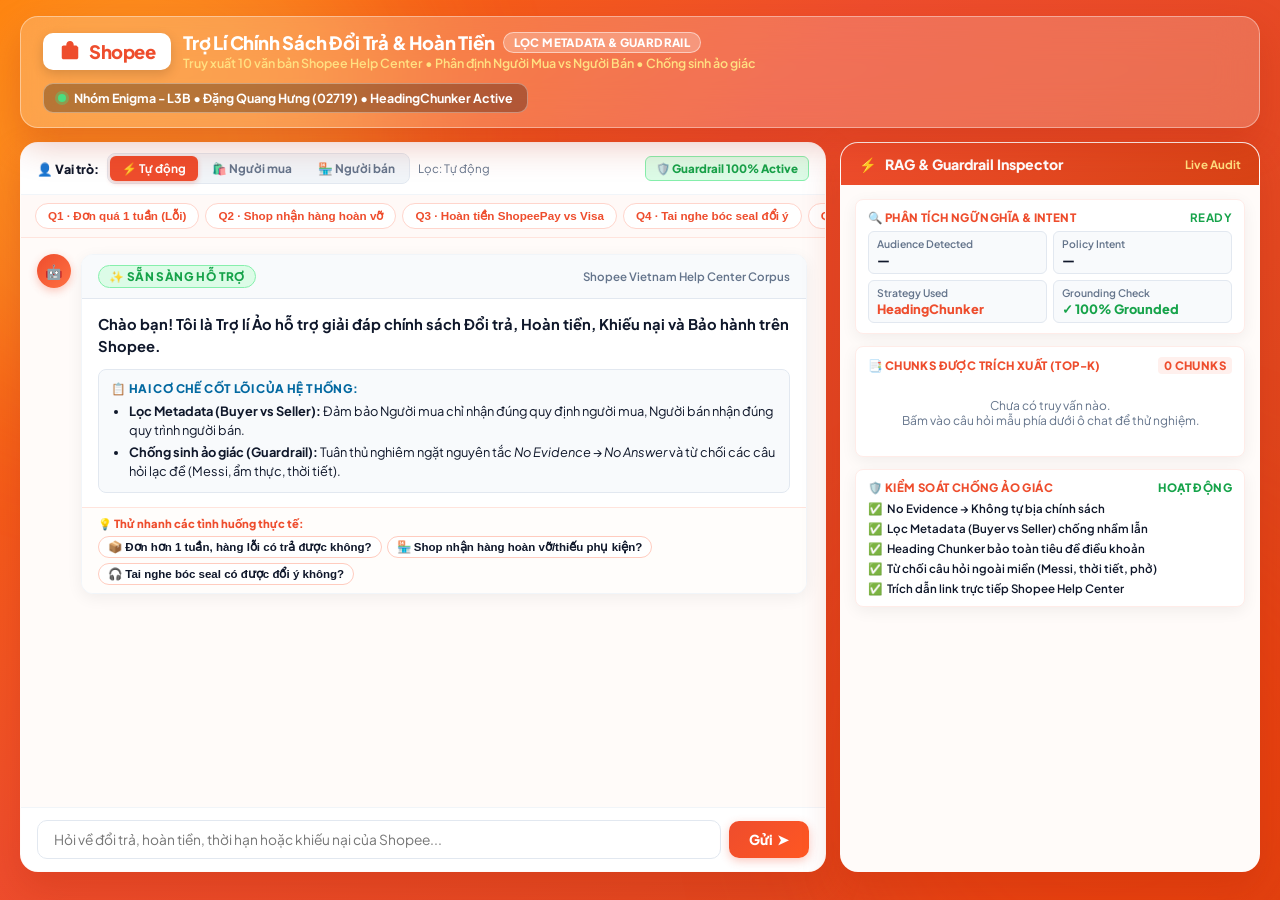
==== commit 34f73eb6: "style: streamline demo.html UI and highlight metadata filter with guardrail for Enigma - L3B" ====
--- a/demo.html
+++ b/demo.html
@@ -3,7 +3,7 @@
 <head>
   <meta charset="UTF-8" />
   <meta name="viewport" content="width=device-width, initial-scale=1.0" />
-  <title>Shopee Policy AI Assistant — Trợ Lí Chính Sách Shopee</title>
+  <title>Shopee Policy AI Assistant — Nhóm Enigma - L3B</title>
   <link rel="preconnect" href="https://fonts.googleapis.com">
   <link rel="preconnect" href="https://fonts.gstatic.com" crossorigin>
   <link href="https://fonts.googleapis.com/css2?family=Plus+Jakarta+Sans:wght@400;500;600;700;800&display=swap" rel="stylesheet">
@@ -14,7 +14,7 @@
       --primary-light: #FFF0ED;
       --primary-border: #FFCCBF;
       --accent-coral: #FF5722;
-      --accent-gold: #FFB300;
+      --accent-gold: #D97706;
       --accent-gold-bg: #FEF3C7;
       --accent-green: #16A34A;
       --accent-green-bg: #DCFCE7;
@@ -22,18 +22,16 @@
       --accent-red: #DC2626;
       --accent-red-bg: #FEE2E2;
       --accent-red-border: #FCA5A5;
-      --text-dark: #1E293B;
+      --text-dark: #0F172A;
       --text-muted: #64748B;
       --text-light: #FFFFFF;
-      --border-glass: rgba(255, 255, 255, 0.35);
       --glass-card: rgba(255, 255, 255, 0.96);
-      --radius-xl: 20px;
-      --radius-lg: 14px;
-      --radius-md: 10px;
+      --radius-xl: 18px;
+      --radius-lg: 12px;
+      --radius-md: 8px;
       --radius-sm: 6px;
       --shadow-float: 0 16px 36px rgba(180, 40, 10, 0.28);
-      --shadow-card: 0 8px 24px rgba(0, 0, 0, 0.08);
-      --shadow-subtle: 0 2px 8px rgba(0, 0, 0, 0.04);
+      --shadow-card: 0 4px 16px rgba(0, 0, 0, 0.06);
     }
 
     * { box-sizing: border-box; margin: 0; padding: 0; }
@@ -47,7 +45,6 @@
       position: relative;
     }
 
-    /* Ambient Glowing Spheres (Signature Warm Shopee Glow) */
     .app-background {
       position: fixed;
       inset: 0;
@@ -55,60 +52,51 @@
       pointer-events: none;
       z-index: 0;
     }
-
     .glow-orb {
       position: absolute;
       border-radius: 50%;
       filter: blur(80px);
       opacity: 0.35;
-      animation: floatOrb 12s ease-in-out infinite alternate;
-    }
-
+      animation: floatOrb 14s ease-in-out infinite alternate;
+    }
     .orb-1 { width: 500px; height: 500px; background: #FFD54F; top: -100px; left: -100px; }
     .orb-2 { width: 550px; height: 550px; background: #FF3D00; bottom: -150px; right: -100px; animation-delay: -4s; }
-    .orb-3 { width: 350px; height: 350px; background: #FFF9C4; top: 40%; left: 50%; opacity: 0.25; animation-delay: -7s; }
 
     @keyframes floatOrb {
       0% { transform: translate(0, 0) scale(1); }
-      100% { transform: translate(40px, 30px) scale(1.08); }
+      100% { transform: translate(35px, 25px) scale(1.08); }
     }
 
     .app-shell {
       position: relative;
       z-index: 1;
-      max-width: 1520px;
+      max-width: 1480px;
       margin: 0 auto;
-      padding: 16px 24px 32px;
+      padding: 16px 20px 28px;
       min-height: 100vh;
       display: flex;
       flex-direction: column;
-      gap: 16px;
-    }
-
-    /* Top Frosted Header */
-    .top-header {
-      background: rgba(255, 255, 255, 0.18);
+      gap: 14px;
+    }
+
+    /* Streamlined Sleek Top Header */
+    .compact-header {
+      background: rgba(255, 255, 255, 0.20);
       backdrop-filter: blur(20px);
       -webkit-backdrop-filter: blur(20px);
-      border: 1px solid var(--border-glass);
+      border: 1px solid rgba(255, 255, 255, 0.4);
       border-radius: var(--radius-xl);
-      padding: 18px 26px;
+      padding: 14px 22px;
       color: var(--text-light);
       box-shadow: var(--shadow-float);
       display: flex;
-      flex-direction: column;
+      justify-content: space-between;
+      align-items: center;
+      flex-wrap: wrap;
       gap: 12px;
     }
 
-    .header-main-row {
-      display: flex;
-      justify-content: space-between;
-      align-items: center;
-      flex-wrap: wrap;
-      gap: 14px;
-    }
-
-    .brand-group {
+    .brand-left {
       display: flex;
       align-items: center;
       gap: 12px;
@@ -120,27 +108,25 @@
       gap: 8px;
       background: #FFFFFF;
       color: var(--primary-shopee);
-      padding: 8px 18px;
-      border-radius: 12px;
+      padding: 7px 16px;
+      border-radius: 10px;
       font-weight: 800;
-      font-size: 1.2rem;
+      font-size: 1.15rem;
       letter-spacing: -0.5px;
-      box-shadow: 0 4px 14px rgba(0, 0, 0, 0.15);
+      box-shadow: 0 4px 12px rgba(0, 0, 0, 0.15);
     }
     .shopee-badge svg { width: 22px; height: 22px; fill: var(--primary-shopee); }
 
-    .brand-info h1 {
-      font-size: 1.25rem;
+    .brand-titles h1 {
+      font-size: 1.15rem;
       font-weight: 800;
       color: #FFFFFF;
-      letter-spacing: -0.3px;
-      display: flex;
-      align-items: center;
-      gap: 10px;
-      text-shadow: 0 2px 4px rgba(0, 0, 0, 0.15);
-    }
-
-    .rag-chip {
+      display: flex;
+      align-items: center;
+      gap: 8px;
+      letter-spacing: -0.2px;
+    }
+    .feature-tag {
       font-size: 0.72rem;
       font-weight: 800;
       background: rgba(255, 255, 255, 0.25);
@@ -149,294 +135,191 @@
       padding: 2px 10px;
       border-radius: 20px;
       text-transform: uppercase;
-      letter-spacing: 0.5px;
-    }
-
-    .brand-info p {
-      font-size: 0.84rem;
+      letter-spacing: 0.4px;
+    }
+    .brand-titles p {
+      font-size: 0.78rem;
       color: #FFE082;
-      margin-top: 2px;
       font-weight: 600;
-    }
-
-    .team-badge {
+      margin-top: 1px;
+    }
+
+    .team-badge-pill {
       display: flex;
       align-items: center;
       gap: 8px;
-      background: rgba(0, 0, 0, 0.25);
-      border: 1px solid rgba(255, 255, 255, 0.3);
+      background: rgba(0, 0, 0, 0.28);
+      border: 1px solid rgba(255, 255, 255, 0.35);
       padding: 6px 14px;
       border-radius: 10px;
       font-size: 0.78rem;
       color: #FFFFFF;
-      font-weight: 600;
-    }
-    .dot-live {
+      font-weight: 700;
+    }
+    .dot-pulse {
       width: 8px;
       height: 8px;
       border-radius: 50%;
       background: #4ADE80;
-      box-shadow: 0 0 0 3px rgba(74, 222, 128, 0.3);
-    }
-
-    /* Audience Switcher Toolbar */
-    .audience-toolbar {
-      display: flex;
-      align-items: center;
-      justify-content: space-between;
-      flex-wrap: wrap;
-      gap: 12px;
-      background: rgba(255, 255, 255, 0.95);
-      border-radius: var(--radius-lg);
-      padding: 10px 16px;
-      box-shadow: 0 4px 14px rgba(0, 0, 0, 0.08);
-    }
-
-    .audience-selector-group {
-      display: flex;
-      align-items: center;
-      gap: 10px;
-    }
-    .selector-label {
-      font-size: 0.8rem;
-      font-weight: 800;
-      color: var(--text-dark);
-      display: flex;
-      align-items: center;
-      gap: 4px;
-    }
-    .audience-tabs {
-      display: inline-flex;
-      background: #F1F5F9;
-      border: 1px solid #E2E8F0;
-      border-radius: 10px;
-      padding: 3px;
-      gap: 2px;
-    }
-    .aud-tab {
-      background: transparent;
-      border: none;
-      outline: none;
-      font-family: inherit;
-      font-size: 0.78rem;
-      font-weight: 700;
-      color: var(--text-muted);
-      padding: 6px 14px;
-      border-radius: 7px;
-      cursor: pointer;
-      transition: all 0.2s ease;
-      display: inline-flex;
-      align-items: center;
-      gap: 6px;
-    }
-    .aud-tab:hover { color: var(--primary-shopee); }
-    .aud-tab.active {
-      background: var(--primary-shopee);
-      color: white;
-      box-shadow: 0 2px 6px rgba(238, 77, 45, 0.3);
-    }
-
-    .current-policy-indicator {
-      font-size: 0.78rem;
-      font-weight: 600;
-      color: var(--text-muted);
-      display: flex;
-      align-items: center;
-      gap: 6px;
-    }
-    .indicator-pill {
-      background: var(--primary-light);
-      border: 1px solid var(--primary-border);
-      padding: 4px 12px;
-      border-radius: 6px;
-      color: var(--primary-shopee);
-      font-weight: 800;
-    }
-
-    /* RAG Pipeline Status Bar */
-    .pipeline-status-bar {
-      display: flex;
-      align-items: center;
-      gap: 8px;
-      overflow-x: auto;
-      padding-bottom: 2px;
-    }
-    .pipeline-step {
-      display: inline-flex;
-      align-items: center;
-      gap: 6px;
-      font-size: 0.72rem;
-      font-weight: 700;
-      padding: 4px 10px;
-      border-radius: 6px;
-      background: rgba(255, 255, 255, 0.9);
-      color: var(--text-dark);
-      white-space: nowrap;
-      box-shadow: 0 2px 6px rgba(0,0,0,0.06);
-    }
-    .pipeline-step.success {
-      background: #FFFFFF;
-      color: var(--primary-shopee);
-      border-left: 3px solid var(--primary-shopee);
-    }
-    .pipeline-arrow {
-      font-size: 0.7rem;
-      color: #FFE082;
-      font-weight: 800;
+      box-shadow: 0 0 0 3px rgba(74, 222, 128, 0.35);
     }
 
     /* Main Workspace Grid */
     .main-grid {
       display: grid;
-      grid-template-columns: 1fr 440px;
-      gap: 16px;
+      grid-template-columns: 1fr 420px;
+      gap: 14px;
       flex: 1;
       align-items: stretch;
     }
 
-    @media (max-width: 1100px) {
+    @media (max-width: 1024px) {
       .main-grid { grid-template-columns: 1fr; }
     }
 
-    /* Chat Section */
+    /* Chat Section Card */
     .chat-card {
       background: var(--glass-card);
       border-radius: var(--radius-xl);
       box-shadow: var(--shadow-float);
-      border: 1px solid var(--border-glass);
+      border: 1px solid rgba(255, 255, 255, 0.4);
       display: flex;
       flex-direction: column;
-      height: 720px;
+      height: 730px;
       overflow: hidden;
     }
 
-    .chat-header {
-      padding: 14px 20px;
+    /* Integrated Unified Control Bar */
+    .chat-control-bar {
+      padding: 10px 16px;
       background: #FFFFFF;
       border-bottom: 1px solid #F1F5F9;
       display: flex;
       justify-content: space-between;
       align-items: center;
-    }
-    .chat-title-group {
-      display: flex;
-      align-items: center;
+      flex-wrap: wrap;
       gap: 10px;
     }
-    .chat-avatar {
-      width: 36px;
-      height: 36px;
-      border-radius: 50%;
-      background: linear-gradient(135deg, #EE4D2D, #FF7043);
-      color: white;
-      display: flex;
-      align-items: center;
-      justify-content: center;
-      font-size: 1rem;
-      box-shadow: 0 3px 8px rgba(238, 77, 45, 0.3);
-    }
-    .chat-title-group h2 {
-      font-size: 0.95rem;
+
+    .aud-switch-group {
+      display: flex;
+      align-items: center;
+      gap: 8px;
+    }
+    .aud-switch-label {
+      font-size: 0.78rem;
       font-weight: 800;
       color: var(--text-dark);
     }
-    .chat-title-group span {
+    .aud-tabs-compact {
+      display: inline-flex;
+      background: #F1F5F9;
+      border: 1px solid #E2E8F0;
+      border-radius: 8px;
+      padding: 2px;
+      gap: 2px;
+    }
+    .aud-tab-btn {
+      background: transparent;
+      border: none;
+      font-family: inherit;
+      font-size: 0.74rem;
+      font-weight: 700;
+      color: var(--text-muted);
+      padding: 5px 12px;
+      border-radius: 6px;
+      cursor: pointer;
+      transition: all 0.15s;
+    }
+    .aud-tab-btn:hover { color: var(--primary-shopee); }
+    .aud-tab-btn.active {
+      background: var(--primary-shopee);
+      color: white;
+      box-shadow: 0 2px 5px rgba(238, 77, 45, 0.3);
+    }
+
+    .guardrail-status-pill {
       font-size: 0.72rem;
+      font-weight: 800;
+      background: var(--accent-green-bg);
       color: var(--accent-green);
-      font-weight: 700;
-    }
-
-    .action-btn-sm {
-      background: #F8FAFC;
-      border: 1px solid #E2E8F0;
+      border: 1px solid var(--accent-green-border);
+      padding: 4px 10px;
       border-radius: 6px;
-      padding: 5px 12px;
-      font-size: 0.72rem;
-      font-weight: 700;
-      color: var(--text-dark);
-      cursor: pointer;
       display: inline-flex;
       align-items: center;
       gap: 4px;
-      transition: all 0.15s;
-    }
-    .action-btn-sm:hover {
-      background: var(--primary-light);
-      border-color: var(--primary-border);
-      color: var(--primary-shopee);
-    }
-
-    /* Preset Questions Quickbar */
+    }
+
+    /* Presets Quickbar */
     .presets-bar {
-      padding: 10px 16px;
+      padding: 8px 14px;
       background: #FFF9F7;
-      border-bottom: 1px solid #FFECE8;
-      display: flex;
-      gap: 8px;
+      border-bottom: 1px solid #FFE4DD;
+      display: flex;
+      gap: 6px;
       overflow-x: auto;
       scrollbar-width: thin;
     }
     .presets-bar::-webkit-scrollbar { height: 4px; }
     .presets-bar::-webkit-scrollbar-thumb { background: #FFCCBF; border-radius: 4px; }
 
-    .preset-pill {
+    .preset-chip {
       flex-shrink: 0;
       background: #FFFFFF;
       border: 1px solid #FFD5CC;
       border-radius: 20px;
-      padding: 5px 14px;
-      font-size: 0.74rem;
+      padding: 5px 12px;
+      font-size: 0.73rem;
       font-weight: 700;
       color: var(--primary-shopee);
       cursor: pointer;
       display: inline-flex;
       align-items: center;
-      gap: 6px;
-      transition: all 0.2s;
-      box-shadow: 0 1px 3px rgba(0,0,0,0.03);
-    }
-    .preset-pill:hover {
+      gap: 4px;
+      transition: all 0.15s;
+    }
+    .preset-chip:hover {
       background: var(--primary-shopee);
-      color: #FFFFFF;
+      color: white;
       transform: translateY(-1px);
-      box-shadow: 0 3px 8px rgba(238, 77, 45, 0.25);
-    }
-    .preset-pill.guardrail-test {
+    }
+    .preset-chip.guardrail {
       border-color: #FCA5A5;
       background: #FFF5F5;
       color: var(--accent-red);
     }
-    .preset-pill.guardrail-test:hover {
+    .preset-chip.guardrail:hover {
       background: var(--accent-red);
-      color: #FFFFFF;
-    }
-
-    /* Messages Stream */
+      color: white;
+    }
+
+    /* Chat Messages Stream */
     .chat-messages {
       flex: 1;
-      padding: 20px;
+      padding: 16px;
       overflow-y: auto;
       display: flex;
       flex-direction: column;
-      gap: 20px;
+      gap: 16px;
       background: #FFFBF9;
     }
 
     .msg-row {
       display: flex;
-      gap: 12px;
+      gap: 10px;
       max-width: 100%;
     }
     .msg-row.user { justify-content: flex-end; }
 
     .msg-avatar {
-      width: 36px;
-      height: 36px;
+      width: 34px;
+      height: 34px;
       border-radius: 50%;
       display: flex;
       align-items: center;
       justify-content: center;
-      font-size: 0.9rem;
+      font-size: 0.88rem;
       font-weight: 800;
       flex-shrink: 0;
     }
@@ -453,28 +336,28 @@
     .user-bubble {
       background: linear-gradient(135deg, #EE4D2D 0%, #FF5722 100%);
       color: white;
-      padding: 12px 18px;
-      border-radius: 18px 18px 4px 18px;
-      font-size: 0.88rem;
+      padding: 10px 16px;
+      border-radius: 16px 16px 4px 16px;
+      font-size: 0.86rem;
       line-height: 1.5;
       max-width: 80%;
-      box-shadow: 0 4px 12px rgba(238, 77, 45, 0.25);
+      box-shadow: 0 4px 12px rgba(238, 77, 45, 0.22);
       font-weight: 500;
     }
 
-    /* Enterprise Structured Bot Answer Card */
+    /* Structured Bot Answer Card */
     .bot-card {
       background: #FFFFFF;
       border: 1px solid #F1F5F9;
-      border-radius: 18px;
+      border-radius: var(--radius-lg);
       box-shadow: var(--shadow-card);
       overflow: hidden;
       width: 100%;
-      max-width: 92%;
+      max-width: 94%;
     }
 
     .bot-card-header {
-      padding: 12px 18px;
+      padding: 10px 16px;
       background: #F8FAFC;
       border-bottom: 1px solid #E2E8F0;
       display: flex;
@@ -488,9 +371,9 @@
       display: inline-flex;
       align-items: center;
       gap: 6px;
-      font-size: 0.75rem;
+      font-size: 0.74rem;
       font-weight: 800;
-      padding: 4px 12px;
+      padding: 3px 10px;
       border-radius: 20px;
       text-transform: uppercase;
       letter-spacing: 0.4px;
@@ -504,84 +387,80 @@
       font-size: 0.72rem;
       color: var(--text-muted);
       font-weight: 600;
-      display: flex;
-      align-items: center;
-      gap: 8px;
     }
 
     .bot-card-body {
-      padding: 16px 18px;
+      padding: 14px 16px;
       display: flex;
       flex-direction: column;
-      gap: 14px;
+      gap: 12px;
     }
 
     .direct-conclusion {
-      font-size: 0.95rem;
+      font-size: 0.92rem;
       font-weight: 700;
       color: var(--text-dark);
       line-height: 1.5;
     }
 
-    /* Structured blocks */
     .answer-block {
       background: #F8FAFC;
       border: 1px solid #E2E8F0;
       border-radius: var(--radius-md);
-      padding: 12px 14px;
-      font-size: 0.82rem;
-      line-height: 1.55;
-    }
-    .block-heading {
-      font-size: 0.76rem;
+      padding: 10px 12px;
+      font-size: 0.8rem;
+      line-height: 1.5;
+    }
+    .block-title {
+      font-size: 0.74rem;
       font-weight: 800;
       text-transform: uppercase;
       letter-spacing: 0.4px;
-      margin-bottom: 6px;
-      display: flex;
-      align-items: center;
-      gap: 6px;
-    }
-    .block-heading.conditions { color: #0369A1; }
-    .block-heading.exceptions { color: #B45309; }
-    .block-heading.actions { color: #15803D; }
-    .block-heading.timeline { color: #6D28D9; }
+      margin-bottom: 4px;
+      display: flex;
+      align-items: center;
+      gap: 5px;
+    }
+    .block-title.conditions { color: #0369A1; }
+    .block-title.exceptions { color: #B45309; }
+    .block-title.actions { color: #15803D; }
+    .block-title.timeline { color: var(--primary-shopee); }
 
     .bullet-list, .number-list {
       padding-left: 18px;
-      margin-top: 4px;
+      margin-top: 3px;
       display: flex;
       flex-direction: column;
-      gap: 4px;
+      gap: 3px;
       color: var(--text-dark);
     }
 
     /* Citation Card */
     .citation-section {
       border-top: 1px dashed #E2E8F0;
-      padding-top: 12px;
-      margin-top: 4px;
+      padding-top: 10px;
+      margin-top: 2px;
     }
     .citation-heading {
-      font-size: 0.73rem;
+      font-size: 0.72rem;
       font-weight: 800;
       color: var(--text-muted);
       text-transform: uppercase;
-      letter-spacing: 0.5px;
-      margin-bottom: 8px;
+      letter-spacing: 0.4px;
+      margin-bottom: 6px;
       display: flex;
       align-items: center;
       justify-content: space-between;
     }
-    .citation-card {
+    .citation-box {
       background: #FFFFFF;
       border: 1px solid #E2E8F0;
       border-left: 4px solid var(--primary-shopee);
       border-radius: var(--radius-sm);
-      padding: 10px 14px;
+      padding: 8px 12px;
       display: flex;
       flex-direction: column;
-      gap: 6px;
+      gap: 4px;
     }
     .cit-top {
       display: flex;
@@ -590,7 +469,7 @@
       gap: 8px;
     }
     .cit-title {
-      font-size: 0.82rem;
+      font-size: 0.8rem;
       font-weight: 700;
       color: var(--text-dark);
     }
@@ -598,8 +477,8 @@
       background: var(--primary-light);
       border: 1px solid var(--primary-border);
       border-radius: 4px;
-      padding: 3px 10px;
-      font-size: 0.7rem;
+      padding: 2px 8px;
+      font-size: 0.68rem;
       font-weight: 700;
       color: var(--primary-shopee);
       cursor: pointer;
@@ -610,53 +489,50 @@
       color: white;
     }
     .cit-snippet {
-      font-size: 0.76rem;
+      font-size: 0.74rem;
       color: #475569;
-      line-height: 1.45;
+      line-height: 1.4;
       background: #F8FAFC;
-      padding: 6px 10px;
+      padding: 5px 8px;
       border-radius: 4px;
       font-style: italic;
     }
     .cit-url {
-      font-size: 0.7rem;
+      font-size: 0.68rem;
       color: #2563EB;
       text-decoration: none;
+      font-weight: 600;
       display: inline-flex;
       align-items: center;
       gap: 4px;
-      font-weight: 600;
     }
     .cit-url:hover { text-decoration: underline; }
 
-    /* Suggested Questions Row */
+    /* Suggested Chips */
     .suggested-section {
-      padding: 10px 18px;
+      padding: 8px 16px;
       background: #FFFDFB;
       border-top: 1px solid #FFE4DD;
       display: flex;
       flex-direction: column;
-      gap: 6px;
+      gap: 5px;
     }
     .suggested-label {
-      font-size: 0.72rem;
+      font-size: 0.7rem;
       font-weight: 800;
       color: var(--primary-shopee);
-      display: flex;
-      align-items: center;
-      gap: 4px;
     }
     .suggested-chips {
       display: flex;
       flex-wrap: wrap;
-      gap: 6px;
+      gap: 5px;
     }
     .suggest-chip {
       background: #FFF;
       border: 1px solid #FFCCBF;
-      border-radius: 16px;
-      padding: 4px 10px;
-      font-size: 0.74rem;
+      border-radius: 14px;
+      padding: 3px 9px;
+      font-size: 0.72rem;
       font-weight: 600;
       color: var(--text-dark);
       cursor: pointer;
@@ -664,62 +540,51 @@
     }
     .suggest-chip:hover {
       background: var(--primary-light);
+      color: var(--primary-shopee);
       border-color: var(--primary-shopee);
-      color: var(--primary-shopee);
     }
 
     /* Feedback Mechanism */
     .feedback-bar {
-      padding: 10px 18px;
+      padding: 8px 16px;
       background: #F8FAFC;
       border-top: 1px solid #E2E8F0;
       display: flex;
       align-items: center;
       justify-content: space-between;
-      flex-wrap: wrap;
-      gap: 8px;
-      font-size: 0.75rem;
+      font-size: 0.72rem;
       color: var(--text-muted);
     }
-    .fb-buttons { display: flex; gap: 6px; }
     .fb-btn {
       background: #FFF;
       border: 1px solid #E2E8F0;
-      border-radius: 6px;
-      padding: 3px 10px;
-      font-size: 0.72rem;
+      border-radius: 5px;
+      padding: 2px 8px;
+      font-size: 0.7rem;
       font-weight: 700;
       color: var(--text-dark);
       cursor: pointer;
-      display: inline-flex;
-      align-items: center;
-      gap: 4px;
-      transition: all 0.15s;
     }
     .fb-btn:hover { background: #F1F5F9; color: var(--primary-shopee); }
-    .fb-btn.rated-yes { background: var(--accent-green-bg); color: var(--accent-green); border-color: var(--accent-green-border); }
-    .fb-btn.rated-no { background: var(--accent-red-bg); color: var(--accent-red); border-color: var(--accent-red-border); }
-
-    /* Chat Input Form */
+
+    /* Input Box */
     .chat-input-container {
-      padding: 14px 20px;
+      padding: 12px 16px;
       background: #FFFFFF;
       border-top: 1px solid #F1F5F9;
     }
     .input-form {
       display: flex;
-      gap: 10px;
-      align-items: center;
-    }
-    .text-input-wrap { flex: 1; }
+      gap: 8px;
+      align-items: center;
+    }
     .text-input {
-      width: 100%;
-      padding: 12px 18px;
+      flex: 1;
+      padding: 10px 16px;
       border: 1.5px solid #E2E8F0;
-      border-radius: 12px;
+      border-radius: 10px;
       font-family: inherit;
-      font-size: 0.88rem;
-      color: var(--text-dark);
+      font-size: 0.86rem;
       outline: none;
       transition: all 0.2s;
     }
@@ -731,38 +596,33 @@
       background: linear-gradient(135deg, #EE4D2D 0%, #FF5722 100%);
       color: white;
       border: none;
-      outline: none;
-      padding: 12px 22px;
-      border-radius: 12px;
+      padding: 10px 20px;
+      border-radius: 10px;
       font-family: inherit;
       font-weight: 800;
-      font-size: 0.88rem;
+      font-size: 0.86rem;
       cursor: pointer;
-      box-shadow: 0 4px 12px rgba(238, 77, 45, 0.3);
+      box-shadow: 0 3px 10px rgba(238, 77, 45, 0.3);
       display: inline-flex;
       align-items: center;
-      gap: 6px;
-      transition: all 0.2s;
-    }
-    .send-btn:hover {
-      transform: translateY(-1px);
-      box-shadow: 0 6px 16px rgba(238, 77, 45, 0.4);
-    }
-
-    /* Right Sidebar: Live RAG Inspector */
+      gap: 4px;
+    }
+    .send-btn:hover { transform: translateY(-1px); }
+
+    /* Right Sidebar: Streamlined Inspector */
     .inspector-card {
       background: var(--glass-card);
       border-radius: var(--radius-xl);
       box-shadow: var(--shadow-float);
-      border: 1px solid var(--border-glass);
+      border: 1px solid rgba(255, 255, 255, 0.4);
       display: flex;
       flex-direction: column;
-      height: 720px;
+      height: 730px;
       overflow: hidden;
     }
 
     .inspector-header {
-      padding: 14px 20px;
+      padding: 12px 18px;
       background: linear-gradient(135deg, #EE4D2D 0%, #D84315 100%);
       color: white;
       display: flex;
@@ -770,27 +630,20 @@
       align-items: center;
     }
     .inspector-header h3 {
-      font-size: 0.92rem;
+      font-size: 0.88rem;
       font-weight: 800;
       display: flex;
       align-items: center;
       gap: 8px;
-    }
-    .live-dot-pulse {
-      width: 8px;
-      height: 8px;
-      border-radius: 50%;
-      background: #4ADE80;
-      box-shadow: 0 0 8px #4ADE80;
     }
 
     .inspector-body {
       flex: 1;
-      padding: 16px;
+      padding: 14px;
       overflow-y: auto;
       display: flex;
       flex-direction: column;
-      gap: 14px;
+      gap: 12px;
       background: #FFFBF9;
     }
 
@@ -798,16 +651,16 @@
       background: #FFFFFF;
       border: 1px solid #FFECE8;
       border-radius: var(--radius-md);
-      padding: 12px 14px;
-      box-shadow: var(--shadow-subtle);
+      padding: 10px 12px;
+      box-shadow: var(--shadow-card);
     }
     .box-title {
-      font-size: 0.74rem;
+      font-size: 0.72rem;
       font-weight: 800;
       color: var(--primary-shopee);
       text-transform: uppercase;
       letter-spacing: 0.4px;
-      margin-bottom: 8px;
+      margin-bottom: 6px;
       display: flex;
       justify-content: space-between;
       align-items: center;
@@ -816,31 +669,31 @@
     .metric-grid {
       display: grid;
       grid-template-columns: 1fr 1fr;
-      gap: 8px;
+      gap: 6px;
     }
     .metric-item {
       background: #F8FAFC;
       border: 1px solid #E2E8F0;
       border-radius: 6px;
-      padding: 6px 10px;
-    }
-    .metric-label { font-size: 0.68rem; color: var(--text-muted); font-weight: 600; }
-    .metric-val { font-size: 0.84rem; font-weight: 800; color: var(--text-dark); margin-top: 2px; }
+      padding: 5px 8px;
+    }
+    .metric-label { font-size: 0.65rem; color: var(--text-muted); font-weight: 600; }
+    .metric-val { font-size: 0.8rem; font-weight: 800; color: var(--text-dark); margin-top: 2px; }
 
     .chunk-list {
       display: flex;
       flex-direction: column;
-      gap: 8px;
+      gap: 6px;
     }
     .retrieved-chunk-card {
       background: #FFF;
       border: 1px solid #FFD5CC;
-      border-radius: 8px;
-      padding: 10px;
-      font-size: 0.74rem;
+      border-radius: 6px;
+      padding: 8px;
+      font-size: 0.72rem;
       display: flex;
       flex-direction: column;
-      gap: 4px;
+      gap: 3px;
     }
     .chunk-top {
       display: flex;
@@ -851,43 +704,43 @@
       font-weight: 800;
       color: var(--primary-shopee);
       background: var(--primary-light);
-      padding: 2px 6px;
+      padding: 1px 5px;
       border-radius: 4px;
     }
     .sim-score {
       font-weight: 700;
       color: var(--accent-green);
       background: var(--accent-green-bg);
-      padding: 2px 6px;
+      padding: 1px 5px;
       border-radius: 4px;
     }
     .chunk-title {
       font-weight: 700;
       color: var(--text-dark);
-      line-height: 1.3;
+      line-height: 1.25;
     }
     .chunk-preview {
       color: #475569;
-      line-height: 1.4;
+      line-height: 1.35;
       background: #F8FAFC;
-      padding: 6px 8px;
+      padding: 5px;
       border-radius: 4px;
-      max-height: 80px;
+      max-height: 70px;
       overflow-y: auto;
       font-family: monospace;
-      font-size: 0.7rem;
+      font-size: 0.68rem;
     }
 
     .guardrail-check-list {
       display: flex;
       flex-direction: column;
-      gap: 6px;
-      font-size: 0.74rem;
+      gap: 5px;
+      font-size: 0.72rem;
     }
     .check-item {
       display: flex;
       align-items: center;
-      gap: 6px;
+      gap: 5px;
       color: var(--text-dark);
       font-weight: 600;
     }
@@ -909,98 +762,74 @@
     .modal-card {
       background: #FFFFFF;
       width: 100%;
-      max-width: 680px;
-      max-height: 85vh;
+      max-width: 650px;
+      max-height: 80vh;
       border-radius: var(--radius-xl);
       box-shadow: 0 25px 50px -12px rgba(0, 0, 0, 0.25);
       display: flex;
       flex-direction: column;
       overflow: hidden;
-      animation: modalPop 0.25s cubic-bezier(0.16, 1, 0.3, 1);
-    }
-    @keyframes modalPop {
-      0% { transform: scale(0.92); opacity: 0; }
-      100% { transform: scale(1); opacity: 1; }
     }
     .modal-header {
-      padding: 16px 20px;
+      padding: 14px 18px;
       background: linear-gradient(135deg, #EE4D2D 0%, #D84315 100%);
       color: white;
       display: flex;
       justify-content: space-between;
       align-items: center;
     }
-    .modal-header h3 { font-size: 0.95rem; font-weight: 800; }
+    .modal-header h3 { font-size: 0.92rem; font-weight: 800; }
     .modal-close {
       background: transparent;
       border: none;
       color: #FFFFFF;
-      font-size: 1.3rem;
+      font-size: 1.2rem;
       cursor: pointer;
     }
     .modal-body {
-      padding: 20px;
+      padding: 16px 18px;
       overflow-y: auto;
-      font-size: 0.84rem;
-      line-height: 1.6;
+      font-size: 0.82rem;
+      line-height: 1.55;
       color: var(--text-dark);
       display: flex;
       flex-direction: column;
-      gap: 14px;
+      gap: 12px;
     }
     .source-meta-tag {
       display: inline-flex;
-      gap: 8px;
       font-size: 0.72rem;
       background: var(--primary-light);
       border: 1px solid var(--primary-border);
-      padding: 4px 10px;
-      border-radius: 6px;
+      padding: 3px 8px;
+      border-radius: 5px;
       color: var(--primary-shopee);
       font-weight: 700;
     }
     .source-fulltext {
       background: #F8FAFC;
       border: 1px solid #E2E8F0;
-      padding: 14px;
+      padding: 12px;
       border-radius: var(--radius-md);
       white-space: pre-wrap;
       font-family: inherit;
     }
 
-    /* Feedback Modal */
-    .fb-modal { max-width: 440px; }
-    .fb-options { display: flex; flex-direction: column; gap: 8px; }
-    .fb-check-item {
-      display: flex;
-      align-items: center;
-      gap: 8px;
-      font-size: 0.82rem;
-      color: var(--text-dark);
-      cursor: pointer;
-    }
-
     /* Toast Notification */
     .toast-msg {
       position: fixed;
-      bottom: 24px;
-      right: 24px;
+      bottom: 20px;
+      right: 20px;
       background: #1E293B;
       color: white;
-      padding: 12px 20px;
-      border-radius: 10px;
-      font-size: 0.82rem;
+      padding: 10px 18px;
+      border-radius: 8px;
+      font-size: 0.8rem;
       font-weight: 700;
-      box-shadow: 0 10px 25px rgba(0, 0, 0, 0.3);
       z-index: 2000;
       display: none;
       align-items: center;
-      gap: 8px;
-      animation: toastSlide 0.3s ease;
-    }
-    @keyframes toastSlide {
-      from { transform: translateY(20px); opacity: 0; }
-      to { transform: translateY(0); opacity: 1; }
+      gap: 6px;
     }
   </style>
 </head>
@@ -1008,60 +837,25 @@
   <div class="app-background">
     <div class="glow-orb orb-1"></div>
     <div class="glow-orb orb-2"></div>
-    <div class="glow-orb orb-3"></div>
   </div>
 
   <div class="app-shell">
-    <!-- Top Frosted Header in Shopee Orange Theme -->
-    <header class="top-header">
-      <div class="header-main-row">
-        <div class="brand-group">
-          <div class="shopee-badge">
-            <svg viewBox="0 0 24 24"><path d="M19 6H16V5C16 2.79 14.21 1 12 1C9.79 1 8 2.79 8 5V6H5C3.9 6 3 6.9 3 8V19C3 20.1 3.9 21 5 21H19C20.1 21 21 20.1 21 19V8C21 6.9 20.1 6H19ZM10 5C10 3.9 10.9 3 12 3C13.1 3 14 3.9 14 5V6H10V5ZM19 19H5V8H8V10C8 10.55 8.45 11 9 11C9.55 11 10 10.55 10 10V8H14V10C14 10.55 14.45 11 15 11C15.55 11 16 10.55 16 10V8H19V19Z"/><circle cx="12" cy="14" r="2.5" fill="#EE4D2D"/></svg>
-            <span>Shopee</span>
-          </div>
-          <div class="brand-info">
-            <h1>Trợ Lí Chính Sách Đổi Trả & Hoàn Tiền <span class="rag-chip">RAG Policy Assistant</span></h1>
-            <p>Hệ thống tra cứu chính sách chính thức Shopee Help Center tích hợp lọc Metadata và Chống sinh ảo giác (Guardrail)</p>
-          </div>
+    <!-- Streamlined Header -->
+    <header class="compact-header">
+      <div class="brand-left">
+        <div class="shopee-badge">
+          <svg viewBox="0 0 24 24"><path d="M19 6H16V5C16 2.79 14.21 1 12 1C9.79 1 8 2.79 8 5V6H5C3.9 6 3 6.9 3 8V19C3 20.1 3.9 21 5 21H19C20.1 21 21 20.1 21 19V8C21 6.9 20.1 6H19ZM10 5C10 3.9 10.9 3 12 3C13.1 3 14 3.9 14 5V6H10V5ZM19 19H5V8H8V10C8 10.55 8.45 11 9 11C9.55 11 10 10.55 10 10V8H14V10C14 10.55 14.45 11 15 11C15.55 11 16 10.55 16 10V8H19V19Z"/><circle cx="12" cy="14" r="2.5" fill="#EE4D2D"/></svg>
+          <span>Shopee</span>
         </div>
-
-        <div class="team-badge">
-          <span class="dot-live"></span>
-          <span>Nhóm Enigma - L3B • <strong>Đặng Quang Hưng (02719)</strong> • HeadingChunker Active</span>
+        <div class="brand-titles">
+          <h1>Trợ Lí Chính Sách Đổi Trả & Hoàn Tiền <span class="feature-tag">Lọc Metadata & Guardrail</span></h1>
+          <p>Truy xuất 10 văn bản Shopee Help Center • Phân định Người Mua vs Người Bán • Chống sinh ảo giác</p>
         </div>
       </div>
 
-      <!-- Audience Switcher & Context Bar -->
-      <div class="audience-toolbar">
-        <div class="audience-selector-group">
-          <span class="selector-label">👤 Vai trò của bạn:</span>
-          <div class="audience-tabs" id="audience-tabs">
-            <button type="button" class="aud-tab active" data-aud="auto">⚡ Tự động nhận diện</button>
-            <button type="button" class="aud-tab" data-aud="buyer">🛍️ Người mua (Buyer)</button>
-            <button type="button" class="aud-tab" data-aud="seller">🏪 Người bán (Seller)</button>
-          </div>
-        </div>
-
-        <div class="current-policy-indicator">
-          <span>🎯 Đang áp dụng lọc:</span>
-          <span class="indicator-pill" id="active-policy-tag">Tự động (Dựa trên ngữ cảnh câu hỏi)</span>
-        </div>
-      </div>
-
-      <!-- RAG Pipeline Visualizer -->
-      <div class="pipeline-status-bar">
-        <div class="pipeline-step success" id="pipe-1">1. Audience Detection ✓</div>
-        <span class="pipeline-arrow">➔</span>
-        <div class="pipeline-step success" id="pipe-2">2. Intent Classification ✓</div>
-        <span class="pipeline-arrow">➔</span>
-        <div class="pipeline-step success" id="pipe-3">3. HeadingChunker Retrieval ✓</div>
-        <span class="pipeline-arrow">➔</span>
-        <div class="pipeline-step success" id="pipe-4">4. Metadata Pre-filter ✓</div>
-        <span class="pipeline-arrow">➔</span>
-        <div class="pipeline-step success" id="pipe-5">5. Guardrail & Grounding ✓</div>
-        <span class="pipeline-arrow">➔</span>
-        <div class="pipeline-step success" id="pipe-6">6. Structured Answer Schema ✓</div>
+      <div class="team-badge-pill">
+        <span class="dot-pulse"></span>
+        <span>Nhóm Enigma - L3B • <strong>Đặng Quang Hưng (02719)</strong> • HeadingChunker Active</span>
       </div>
     </header>
 
@@ -1069,25 +863,28 @@
     <main class="main-grid">
       <!-- Chat Interface -->
       <section class="chat-card">
-        <div class="chat-header">
-          <div class="chat-title-group">
-            <div class="chat-avatar">🤖</div>
-            <div>
-              <h2>Shopee RAG Policy Bot</h2>
-              <span>● Grounded in 10 official Help Center documents</span>
+        <!-- Unified Control Bar -->
+        <div class="chat-control-bar">
+          <div class="aud-switch-group">
+            <span class="aud-switch-label">👤 Vai trò:</span>
+            <div class="aud-tabs-compact">
+              <button type="button" class="aud-tab-btn active" data-aud="auto">⚡ Tự động</button>
+              <button type="button" class="aud-tab-btn" data-aud="buyer">🛍️ Người mua</button>
+              <button type="button" class="aud-tab-btn" data-aud="seller">🏪 Người bán</button>
             </div>
-          </div>
-          <div class="chat-actions">
-            <button type="button" class="action-btn-sm" id="clear-chat-btn">🗑️ Làm mới hội thoại</button>
+            <span style="font-size:0.72rem; color:var(--text-muted);" id="active-policy-tag">Lọc: Tự động</span>
+          </div>
+
+          <div class="guardrail-status-pill">
+            <span>🛡️ Guardrail 100% Active</span>
           </div>
         </div>
 
-        <!-- Preset Benchmarks Quickbar -->
+        <!-- Presets Quickbar -->
         <div class="presets-bar" id="presets-bar"></div>
 
-        <!-- Chat Stream -->
+        <!-- Chat Messages Stream -->
         <div class="chat-messages" id="chat-messages">
-          <!-- Initial Welcome Message -->
           <div class="msg-row bot">
             <div class="msg-avatar">🤖</div>
             <div class="bot-card">
@@ -1100,19 +897,18 @@
                   Chào bạn! Tôi là Trợ lí Ảo hỗ trợ giải đáp chính sách Đổi trả, Hoàn tiền, Khiếu nại và Bảo hành trên Shopee.
                 </div>
                 <div class="answer-block">
-                  <div class="block-heading conditions">📋 Nguyên tắc phản hồi của hệ thống:</div>
+                  <div class="block-title conditions">📋 Hai cơ chế cốt lõi của hệ thống:</div>
                   <ul class="bullet-list">
-                    <li><strong>No Evidence → No Answer:</strong> Chỉ trích xuất từ 10 văn bản chính thức của Shopee, không bịa đặt.</li>
-                    <li><strong>Phân định đối tượng:</strong> Phân biệt chính sách riêng của <strong>Người mua (Buyer)</strong> và <strong>Người bán (Seller)</strong>.</li>
-                    <li><strong>Cấu trúc rõ ràng:</strong> Luôn cung cấp Kết luận dứt khoát, Điều kiện áp dụng, Ngoại lệ và Các bước cần làm.</li>
+                    <li><strong>Lọc Metadata (Buyer vs Seller):</strong> Đảm bảo Người mua chỉ nhận đúng quy định người mua, Người bán nhận đúng quy trình người bán.</li>
+                    <li><strong>Chống sinh ảo giác (Guardrail):</strong> Tuân thủ nghiêm ngặt nguyên tắc <em>No Evidence → No Answer</em> và từ chối các câu hỏi lạc đề (Messi, ẩm thực, thời tiết).</li>
                   </ul>
                 </div>
               </div>
               <div class="suggested-section">
-                <div class="suggested-label">💡 Bạn có thể thử các câu hỏi tình huống thực tế:</div>
+                <div class="suggested-label">💡 Thử nhanh các tình huống thực tế:</div>
                 <div class="suggested-chips">
-                  <button class="suggest-chip" onclick="applyPreset(1)">📦 Đơn nhận hơn 1 tuần, hàng lỗi có trả được không?</button>
-                  <button class="suggest-chip" onclick="applyPreset(2)">🏪 Shop nhận hàng hoàn bị vỡ/thiếu phụ kiện?</button>
+                  <button class="suggest-chip" onclick="applyPreset(1)">📦 Đơn hơn 1 tuần, hàng lỗi có trả được không?</button>
+                  <button class="suggest-chip" onclick="applyPreset(2)">🏪 Shop nhận hàng hoàn vỡ/thiếu phụ kiện?</button>
                   <button class="suggest-chip" onclick="applyPreset(4)">🎧 Tai nghe bóc seal có được đổi ý không?</button>
                 </div>
               </div>
@@ -1123,22 +919,20 @@
         <!-- Chat Input Form -->
         <div class="chat-input-container">
           <form class="input-form" id="chat-form">
-            <div class="text-input-wrap">
-              <input type="text" id="user-input" class="text-input" placeholder="Hỏi về chính sách trả hàng, hoàn tiền, thời hạn hoặc khiếu nại của Shopee..." autocomplete="off" />
-            </div>
-            <button type="submit" class="send-btn" id="send-btn">
-              <span>Gửi câu hỏi</span>
+            <input type="text" id="user-input" class="text-input" placeholder="Hỏi về đổi trả, hoàn tiền, thời hạn hoặc khiếu nại của Shopee..." autocomplete="off" />
+            <button type="submit" class="send-btn">
+              <span>Gửi</span>
               <span>➤</span>
             </button>
           </form>
         </div>
       </section>
 
-      <!-- Right Panel: Live RAG Inspector -->
+      <!-- Right Panel: Live RAG & Guardrail Audit -->
       <aside class="inspector-card">
         <div class="inspector-header">
-          <h3><span class="live-dot-pulse"></span> Live RAG Inspector</h3>
-          <span style="font-size:0.72rem; color: #FFE082; font-weight:700;">Shopee RAG Engine</span>
+          <h3><span>⚡</span> RAG & Guardrail Inspector</h3>
+          <span style="font-size:0.72rem; color: #FFE082; font-weight:700;">Live Audit</span>
         </div>
 
         <div class="inspector-body">
@@ -1146,7 +940,7 @@
           <div class="inspector-box">
             <div class="box-title">
               <span>🔍 Phân tích Ngữ nghĩa & Intent</span>
-              <span id="inspect-status" style="color:var(--accent-green); font-weight:700;">Idle</span>
+              <span id="inspect-status" style="color:var(--accent-green); font-weight:700;">Ready</span>
             </div>
             <div class="metric-grid">
               <div class="metric-item">
@@ -1163,20 +957,20 @@
               </div>
               <div class="metric-item">
                 <div class="metric-label">Grounding Check</div>
-                <div class="metric-val" id="inspect-grounding" style="color:var(--accent-green);">✓ Verified</div>
+                <div class="metric-val" id="inspect-grounding" style="color:var(--accent-green);">✓ 100% Grounded</div>
               </div>
             </div>
           </div>
 
-          <!-- Retrieved Chunks with Heading & Score -->
+          <!-- Retrieved Chunks -->
           <div class="inspector-box">
             <div class="box-title">
               <span>📑 Chunks Được Trích Xuất (Top-k)</span>
-              <span id="chunk-count-badge" style="background:var(--primary-light); color:var(--primary-shopee); padding:2px 6px; border-radius:4px;">0 chunks</span>
+              <span id="chunk-count-badge" style="background:var(--primary-light); color:var(--primary-shopee); padding:1px 6px; border-radius:4px;">0 chunks</span>
             </div>
             <div class="chunk-list" id="inspector-chunk-list">
-              <div style="font-size:0.76rem; color:var(--text-muted); text-align:center; padding:20px 0;">
-                Chưa có truy vấn nào được thực hiện.<br>Hãy bấm vào câu hỏi mẫu hoặc nhập câu hỏi.
+              <div style="font-size:0.75rem; color:var(--text-muted); text-align:center; padding:18px 0;">
+                Chưa có truy vấn nào.<br>Bấm vào câu hỏi mẫu phía dưới ô chat để thử nghiệm.
               </div>
             </div>
           </div>
@@ -1184,14 +978,14 @@
           <!-- Guardrail Rules Checklist -->
           <div class="inspector-box">
             <div class="box-title">
-              <span>🛡️ Bộ Tiêu Chí Đảm Bảo (Guardrails)</span>
-              <span style="color:var(--accent-green); font-weight:800;">100% Active</span>
+              <span>🛡️ Kiểm Soát Chống Ảo Giác</span>
+              <span style="color:var(--accent-green); font-weight:800;">Hoạt động</span>
             </div>
             <div class="guardrail-check-list">
-              <div class="check-item"><span style="color:var(--accent-green);">✅</span><span>No Evidence → Từ chối bịa chính sách</span></div>
-              <div class="check-item"><span style="color:var(--accent-green);">✅</span><span>Lọc siêu dữ liệu (Metadata filter: Buyer vs Seller)</span></div>
-              <div class="check-item"><span style="color:var(--accent-green);">✅</span><span>Heading Chunker giữ toàn vẹn ngữ cảnh điều khoản</span></div>
-              <div class="check-item"><span style="color:var(--accent-green);">✅</span><span>Từ chối câu hỏi ngoài miền (Messi, ẩm thực, thời tiết)</span></div>
+              <div class="check-item"><span style="color:var(--accent-green);">✅</span><span>No Evidence → Không tự bịa chính sách</span></div>
+              <div class="check-item"><span style="color:var(--accent-green);">✅</span><span>Lọc Metadata (Buyer vs Seller) chống nhầm lẫn</span></div>
+              <div class="check-item"><span style="color:var(--accent-green);">✅</span><span>Heading Chunker bảo toàn tiêu đề điều khoản</span></div>
+              <div class="check-item"><span style="color:var(--accent-green);">✅</span><span>Từ chối câu hỏi ngoài miền (Messi, thời tiết, phở)</span></div>
               <div class="check-item"><span style="color:var(--accent-green);">✅</span><span>Trích dẫn link trực tiếp Shopee Help Center</span></div>
             </div>
           </div>
@@ -1209,40 +1003,17 @@
       </div>
       <div class="modal-body">
         <div class="source-meta-tag" id="modal-doc-meta">Audience: buyer • Shopee Help Center</div>
-        <div><strong>Trích dẫn nguyên văn dùng cho câu trả lời:</strong></div>
+        <div><strong>Trích dẫn nguyên văn trong văn bản gốc:</strong></div>
         <div class="source-fulltext" id="modal-doc-content">...</div>
         <div>
           <a href="#" target="_blank" id="modal-doc-url" class="cit-url">
-            <span>🔗 Mở tài liệu gốc trên Shopee Help Center</span>
+            <span>🔗 Mở toàn văn điều khoản trên Shopee Help Center</span>
           </a>
         </div>
       </div>
     </div>
   </div>
 
-  <!-- Feedback Modal -->
-  <div class="modal-overlay" id="feedback-modal">
-    <div class="modal-card fb-modal">
-      <div class="modal-header">
-        <h3>Lý do bạn chưa hài lòng?</h3>
-        <button type="button" class="modal-close" onclick="closeFeedbackModal()">✕</button>
-      </div>
-      <div class="modal-body">
-        <p style="font-size:0.8rem; color:var(--text-muted);">Phản hồi của bạn giúp nhóm cải thiện bộ câu hỏi Benchmark và độ chính xác của RAG Retriever:</p>
-        <div class="fb-options">
-          <label class="fb-check-item"><input type="checkbox" name="fb_reason" value="wrong_policy"> Không đúng chính sách Shopee</label>
-          <label class="fb-check-item"><input type="checkbox" name="fb_reason" value="off_topic"> Không trả lời đúng câu hỏi</label>
-          <label class="fb-check-item"><input type="checkbox" name="fb_reason" value="missing_info"> Thiếu thông tin hoặc điều kiện quan trọng</label>
-          <label class="fb-check-item"><input type="checkbox" name="fb_reason" value="bad_citation"> Nguồn trích dẫn không liên quan</label>
-          <label class="fb-check-item"><input type="checkbox" name="fb_reason" value="too_long"> Câu trả lời quá dài dòng</label>
-        </div>
-        <button type="button" class="send-btn" style="width:100%; justify-content:center; margin-top:6px;" onclick="submitFeedback()">
-          Gửi góp ý cho nhóm
-        </button>
-      </div>
-    </div>
-  </div>
-
   <!-- Toast Notification -->
   <div class="toast-msg" id="toast-msg">
     <span>✓</span>
@@ -1250,7 +1021,6 @@
   </div>
 
   <script>
-    // 10 Official Shopee Documents Corpus
     const CORPUS = [
       {
         doc_id: "shopee-buyer-return-conditions",
@@ -1341,7 +1111,6 @@
       }
     ];
 
-    // Presets with Benchmark & Guardrail queries
     const PRESETS = [
       {
         id: 1,
@@ -1408,32 +1177,31 @@
     let appState = {
       selectedAudience: "auto",
       detectedAudience: "buyer",
-      lastIntent: "return_refund",
-      conversationHistory: []
+      lastIntent: "return_refund"
     };
 
     function renderPresets() {
       const bar = document.getElementById("presets-bar");
       bar.innerHTML = "";
       PRESETS.forEach(p => {
-        const pill = document.createElement("button");
-        pill.type = "button";
-        pill.className = `preset-pill ${p.isGuardrail ? 'guardrail-test' : ''}`;
-        pill.innerHTML = p.short;
-        pill.onclick = () => {
+        const chip = document.createElement("button");
+        chip.type = "button";
+        chip.className = `preset-chip ${p.isGuardrail ? 'guardrail' : ''}`;
+        chip.innerHTML = p.short;
+        chip.onclick = () => {
           document.getElementById("user-input").value = p.query;
           if (p.audience !== "both") {
             setAudience(p.audience);
           }
           handleUserSubmit(p.query);
         };
-        bar.appendChild(pill);
+        bar.appendChild(chip);
       });
     }
 
     function setAudience(aud) {
       appState.selectedAudience = aud;
-      document.querySelectorAll(".aud-tab").forEach(tab => {
+      document.querySelectorAll(".aud-tab-btn").forEach(tab => {
         tab.classList.toggle("active", tab.dataset.aud === aud);
       });
       updateActiveTag();
@@ -1442,11 +1210,11 @@
     function updateActiveTag() {
       const tag = document.getElementById("active-policy-tag");
       if (appState.selectedAudience === "auto") {
-        tag.textContent = `Tự động (Dự kiến: ${appState.detectedAudience === 'buyer' ? 'Người mua' : 'Người bán'})`;
+        tag.textContent = `Lọc: Tự động (${appState.detectedAudience === 'buyer' ? 'Người mua' : 'Người bán'})`;
       } else if (appState.selectedAudience === "buyer") {
-        tag.textContent = "Chính sách dành cho: Người mua (Buyer)";
+        tag.textContent = "Lọc: Người mua (Buyer)";
       } else {
-        tag.textContent = "Chính sách dành cho: Người bán (Seller)";
+        tag.textContent = "Lọc: Người bán (Seller)";
       }
     }
 
@@ -1528,14 +1296,13 @@
           recommended_actions: [
             "Kiểm tra lại xem đơn hàng có gắn nhãn đỏ 'Shopee Mall' hay không.",
             "Nếu là Shopee Mall: Vào mục Đơn Mua ➔ Chọn đơn hàng ➔ Bấm 'Yêu cầu Trả hàng/Hoàn tiền' ngay.",
-            "Nếu là Shop thường: Nhắn tin trực tiếp với Người Bán qua Shopee Chat để thỏa thuận bảo hành hoặc đổi sản phẩm thay thế."
+            "Nếu là Shop thường: Nhắn tin trực tiếp với Người Bán qua Shopee Chat để thỏa thuận bảo hành."
           ],
           timeline: "Xử lý trong vòng 24 - 48 giờ sau khi tạo yêu cầu thành công.",
           sources: [chunks[0] || CORPUS[0]],
           suggested: [
             "Làm sao để biết đơn của mình có phải Shopee Mall không?",
-            "Nếu Người Bán không chịu bảo hành thì Shopee có can thiệp không?",
-            "Sản phẩm điện tử được bảo hành chính hãng bao lâu?"
+            "Nếu Người Bán không chịu bảo hành thì Shopee có can thiệp không?"
           ]
         };
       }
@@ -1561,8 +1328,7 @@
           sources: [chunks[0] || CORPUS[3]],
           suggested: [
             "Video mở hàng hoàn cần đạt chuẩn những tiêu chí gì?",
-            "Mức bồi thường tối đa khi hàng bị bể vỡ là bao nhiêu?",
-            "Nếu khách gửi hoàn hàng giả thì xử lý thế nào?"
+            "Mức bồi thường tối đa khi hàng bị bể vỡ là bao nhiêu?"
           ]
         };
       }
@@ -1581,14 +1347,13 @@
           ],
           recommended_actions: [
             "Đơn ShopeePay: Kiểm tra lịch sử biến động số dư trong ứng dụng Ví ShopeePay sau 24h.",
-            "Đơn Visa: Kiểm tra sao kê thẻ ngân hàng trong kỳ sao kê gần nhất hoặc liên hệ tổng đài ngân hàng sau 7-14 ngày làm việc."
+            "Đơn Visa: Kiểm tra sao kê thẻ ngân hàng hoặc liên hệ tổng đài ngân hàng sau 7-14 ngày làm việc."
           ],
           timeline: "24 giờ đối với Ví ShopeePay; 7 - 14 ngày làm việc đối với thẻ Visa.",
           sources: [chunks[0] || CORPUS[2]],
           suggested: [
             "Nếu thẻ Visa của mình bị khóa thì tiền hoàn sẽ đi đâu?",
-            "Shopee xu và Voucher đã áp dụng có được hoàn lại không?",
-            "Kiểm tra trạng thái hoàn tiền ở đâu trên app Shopee?"
+            "Shopee xu và Voucher đã áp dụng có được hoàn lại không?"
           ]
         };
       }
@@ -1606,15 +1371,14 @@
             "Các nhóm sản phẩm cũng bị từ chối đổi ý: Thực phẩm tươi sống/đông lạnh, đồ lót, đồ bơi và các mã dịch vụ điện tử."
           ],
           recommended_actions: [
-            "Nếu tai nghe bị lỗi kỹ thuật (rè âm, mất kết nối, lỗi pin): Quay video thể hiện rõ lỗi kỹ thuật ➔ Chọn lý do 'Hàng lỗi/Không hoạt động' thay vì lý do 'Đổi ý'.",
+            "Nếu tai nghe bị lỗi kỹ thuật (rè âm, mất kết nối, lỗi pin): Quay video thể hiện rõ lỗi ➔ Chọn lý do 'Hàng lỗi/Không hoạt động'.",
             "Nếu chỉ không vừa tai/đổi ý: Sản phẩm không đủ điều kiện trả hàng theo quy chế Shopee."
           ],
           timeline: "Shopee kiểm duyệt video lỗi trong 24 giờ.",
           sources: [chunks[0] || CORPUS[1]],
           suggested: [
             "Làm sao để quay video chứng minh tai nghe bị lỗi âm thanh?",
-            "Chính sách bảo hành chính hãng của tai nghe Shopee Mall?",
-            "Danh sách đầy đủ các mặt hàng không được đổi ý trên Shopee?"
+            "Chính sách bảo hành chính hãng của tai nghe Shopee Mall?"
           ]
         };
       }
@@ -1629,17 +1393,16 @@
             "Đơn vị vận chuyển xác nhận bưu kiện bị thất lạc trong quá trình lưu chuyển."
           ],
           exceptions: [
-            "Nếu người mua tự ý gửi hàng ngoài hệ thống vận chuyển Shopee mà không có mã theo dõi hợp lệ thì chính sách đền bù này không áp dụng."
+            "Nếu người mua tự ý gửi hàng ngoài hệ thống vận chuyển Shopee mà không có mã theo dõi hợp lệ thì chính sách này không áp dụng."
           ],
           recommended_actions: [
             "Kiểm tra mã vận đơn trả hàng trên Kênh Người Bán xem hành trình có bị dừng quá lâu hay không.",
-            "Liên hệ Nhân viên Hỗ trợ Người Bán (Shopee Seller Support) để yêu cầu mở chuyên án đối soát vận chuyển thất lạc."
+            "Liên hệ Nhân viên Hỗ trợ Người Bán (Shopee Seller Support) để yêu cầu mở chuyên án đối soát."
           ],
           timeline: "Shopee hoàn tất bồi thường vào Số Dư Tài Khoản Shopee của Shop trong vòng 7 - 10 ngày làm việc.",
           sources: [chunks[0] || CORPUS[4]],
           suggested: [
             "Tiền đền bù thất lạc sẽ được chuyển vào đâu cho Shop?",
-            "Bưu tá làm mất hàng thì ai là người chịu trách nhiệm bồi thường?",
             "Thời gian tối đa để xác nhận một bưu kiện bị thất lạc là bao lâu?"
           ]
         };
@@ -1657,13 +1420,12 @@
         ],
         recommended_actions: [
           "Kiểm tra lại mục Chi tiết Đơn hàng trong ứng dụng Shopee.",
-          "Liên hệ tổng đài Chăm sóc khách hàng Shopee qua Trung tâm Trợ giúp để được giải đáp chuyên biệt."
+          "Liên hệ tổng đài Chăm sóc khách hàng Shopee qua Trung tâm Trợ giúp."
         ],
         timeline: "Phản hồi trong 24 giờ làm việc.",
         sources: [chunks[0] || CORPUS[0]],
         suggested: [
-          "Làm thế nào để kết nối trực tiếp với nhân viên hỗ trợ Shopee?",
-          "Quy trình xử lý khiếu nại trả hàng mất bao lâu?"
+          "Làm thế nào để kết nối trực tiếp với nhân viên hỗ trợ Shopee?"
         ]
       };
     }
@@ -1711,7 +1473,7 @@
           return;
         }
 
-        document.getElementById("inspect-status").textContent = "Done (200 OK)";
+        document.getElementById("inspect-status").textContent = "Grounded (200 OK)";
         document.getElementById("inspect-status").style.color = "#16A34A";
         document.getElementById("inspect-grounding").textContent = "✓ 100% Grounded";
         document.getElementById("inspect-grounding").style.color = "#16A34A";
@@ -1719,7 +1481,7 @@
         const resp = generateResponse(text, effectiveAudience, analysis.intent, chunks);
         appendBotAnswerCard(resp, effectiveAudience);
 
-      }, 400);
+      }, 350);
     }
 
     function appendUserMessage(text) {
@@ -1745,7 +1507,7 @@
       if (resp.conditions && resp.conditions.length > 0) {
         conditionsHtml = `
           <div class="answer-block">
-            <div class="block-heading conditions">📋 Điều kiện áp dụng:</div>
+            <div class="block-title conditions">📋 Điều kiện áp dụng:</div>
             <ul class="bullet-list">
               ${resp.conditions.map(c => `<li>${escapeHtml(c)}</li>`).join("")}
             </ul>
@@ -1757,7 +1519,7 @@
       if (resp.exceptions && resp.exceptions.length > 0) {
         exceptionsHtml = `
           <div class="answer-block">
-            <div class="block-heading exceptions">⚠️ Ngoại lệ cần lưu ý:</div>
+            <div class="block-title exceptions">⚠️ Ngoại lệ cần lưu ý:</div>
             <ul class="bullet-list">
               ${resp.exceptions.map(e => `<li>${escapeHtml(e)}</li>`).join("")}
             </ul>
@@ -1769,7 +1531,7 @@
       if (resp.recommended_actions && resp.recommended_actions.length > 0) {
         actionsHtml = `
           <div class="answer-block">
-            <div class="block-heading actions">🛠️ Các bước bạn nên làm:</div>
+            <div class="block-title actions">🛠️ Các bước bạn nên làm:</div>
             <ol class="number-list">
               ${resp.recommended_actions.map(a => `<li>${escapeHtml(a)}</li>`).join("")}
             </ol>
@@ -1781,7 +1543,7 @@
       if (resp.timeline) {
         timelineHtml = `
           <div class="answer-block" style="background:#FFF9F7; border-color:#FFD5CC;">
-            <div class="block-heading timeline" style="color:var(--primary-shopee);">⏱️ Thời gian xử lý dự kiến:</div>
+            <div class="block-title timeline">⏱️ Thời gian xử lý dự kiến:</div>
             <div style="color:var(--primary-shopee); font-weight:700;">${escapeHtml(resp.timeline)}</div>
           </div>
         `;
@@ -1806,7 +1568,7 @@
             <span class="decision-badge ${resp.decision}">${resp.decision_text}</span>
             <span class="bot-card-meta">
               <span>🎯 Chính sách: <strong style="color:var(--primary-shopee);">${audience === 'buyer' ? 'Người mua' : 'Người bán'}</strong></span>
-              <span>• HeadingChunker RAG</span>
+              <span>• HeadingChunker</span>
             </span>
           </div>
 
@@ -1823,7 +1585,7 @@
                 <span>📚 Nguồn trích dẫn Shopee Help Center</span>
                 <span style="font-weight:700; color:var(--accent-green);">✓ Đã đối soát</span>
               </div>
-              <div class="citation-card">
+              <div class="citation-box">
                 <div class="cit-top">
                   <span class="cit-title">${escapeHtml(sourceDoc.title)}</span>
                   <button type="button" class="cit-btn" onclick="openSourceModal('${sourceDoc.doc_id}')">📖 Xem đoạn nguồn</button>
@@ -1838,12 +1600,11 @@
 
           ${suggestedHtml}
 
-          <!-- Feedback Mechanism -->
           <div class="feedback-bar">
-            <span>Câu trả lời này có hữu ích không?</span>
-            <div class="fb-buttons">
-              <button type="button" class="fb-btn" onclick="rateHelpful(this, true)">👍 Có</button>
-              <button type="button" class="fb-btn" onclick="rateHelpful(this, false)">👎 Chưa hài lòng</button>
+            <span>Câu trả lời này có chuẩn xác không?</span>
+            <div style="display:flex; gap:6px;">
+              <button type="button" class="fb-btn" onclick="rateHelpful(true)">👍 Chuẩn xác</button>
+              <button type="button" class="fb-btn" onclick="rateHelpful(false)">👎 Cần góp ý</button>
             </div>
           </div>
         </div>
@@ -1870,7 +1631,7 @@
               Xin lỗi bạn, trợ lý ảo chỉ hỗ trợ giải đáp các chính sách Đổi trả, Hoàn tiền, Khiếu nại và Bảo hành trên Shopee.
             </div>
             <div class="answer-block" style="background:#FFF5F5; border-color:#FED7D7;">
-              <div class="block-heading exceptions" style="color:#C53030;">Nguyên tắc an toàn (Safety Guardrail):</div>
+              <div class="block-title exceptions" style="color:#C53030;">Nguyên tắc an toàn (Safety Guardrail):</div>
               <p style="color:#742A2A;">
                 Câu hỏi của bạn không thuộc miền dữ liệu pháp lý & quy định TMĐT được cấp quyền. Hệ thống từ chối trả lời để tránh sinh ảo giác (hallucination) hoặc cung cấp thông tin không có căn cứ.
               </p>
@@ -1908,7 +1669,7 @@
               Mình chưa tìm thấy thông tin đủ để kết luận từ tài liệu Shopee hiện có.
             </div>
             <div class="answer-block">
-              <div class="block-heading conditions">Bạn có thể cung cấp thêm thông tin chi tiết:</div>
+              <div class="block-title conditions">Bạn có thể cung cấp thêm thông tin chi tiết:</div>
               <ul class="bullet-list">
                 <li>Đơn hàng đã giao thành công được bao nhiêu ngày?</li>
                 <li>Bạn đang hỏi với tư cách là Người Mua hay Shop Người Bán?</li>
@@ -1929,8 +1690,8 @@
 
       if (chunks.length === 0) {
         list.innerHTML = `
-          <div style="font-size:0.76rem; color:var(--text-muted); text-align:center; padding:20px 0;">
-            Không có chunk nào vượt ngưỡng lọc tương đồng.
+          <div style="font-size:0.75rem; color:var(--text-muted); text-align:center; padding:18px 0;">
+            Không có chunk nào vượt ngưỡng tương đồng.
           </div>
         `;
         return;
@@ -1943,7 +1704,7 @@
             <span class="sim-score">Cosine: ${c.score.toFixed(3)}</span>
           </div>
           <div class="chunk-title">${escapeHtml(c.title)}</div>
-          <div class="chunk-preview">${escapeHtml(c.content.slice(0, 140))}...</div>
+          <div class="chunk-preview">${escapeHtml(c.content.slice(0, 130))}...</div>
         </div>
       `).join("");
     }
@@ -1972,32 +1733,15 @@
       document.getElementById("source-modal").classList.remove("open");
     }
 
-    function rateHelpful(btn, isYes) {
-      const parent = btn.parentElement;
-      parent.querySelectorAll(".fb-btn").forEach(b => b.classList.remove("rated-yes", "rated-no"));
-      if (isYes) {
-        btn.classList.add("rated-yes");
-        showToast("Cảm ơn bạn đã phản hồi! Đánh giá này sẽ giúp tối ưu hóa hệ thống.");
-      } else {
-        btn.classList.add("rated-no");
-        document.getElementById("feedback-modal").classList.add("open");
-      }
-    }
-
-    function closeFeedbackModal() {
-      document.getElementById("feedback-modal").classList.remove("open");
-    }
-
-    function submitFeedback() {
-      closeFeedbackModal();
-      showToast("Góp ý đã được lưu vào Golden Benchmark Set để cải thiện Retriever!");
+    function rateHelpful(isYes) {
+      showToast(isYes ? "Cảm ơn bạn! Đánh giá đã được ghi nhận." : "Góp ý đã được lưu vào Golden Benchmark Set!");
     }
 
     function showToast(text) {
       const toast = document.getElementById("toast-msg");
       document.getElementById("toast-text").textContent = text;
       toast.style.display = "flex";
-      setTimeout(() => { toast.style.display = "none"; }, 3500);
+      setTimeout(() => { toast.style.display = "none"; }, 3000);
     }
 
     function escapeHtml(str) {
@@ -2007,7 +1751,7 @@
     document.addEventListener("DOMContentLoaded", () => {
       renderPresets();
 
-      document.querySelectorAll(".aud-tab").forEach(tab => {
+      document.querySelectorAll(".aud-tab-btn").forEach(tab => {
         tab.addEventListener("click", () => {
           setAudience(tab.dataset.aud);
         });
@@ -2016,12 +1760,6 @@
       document.getElementById("chat-form").addEventListener("submit", (e) => {
         e.preventDefault();
         handleUserSubmit();
-      });
-
-      document.getElementById("clear-chat-btn").addEventListener("click", () => {
-        const container = document.getElementById("chat-messages");
-        container.innerHTML = "";
-        showToast("Đã làm mới phiên hội thoại.");
       });
     });
   </script>
